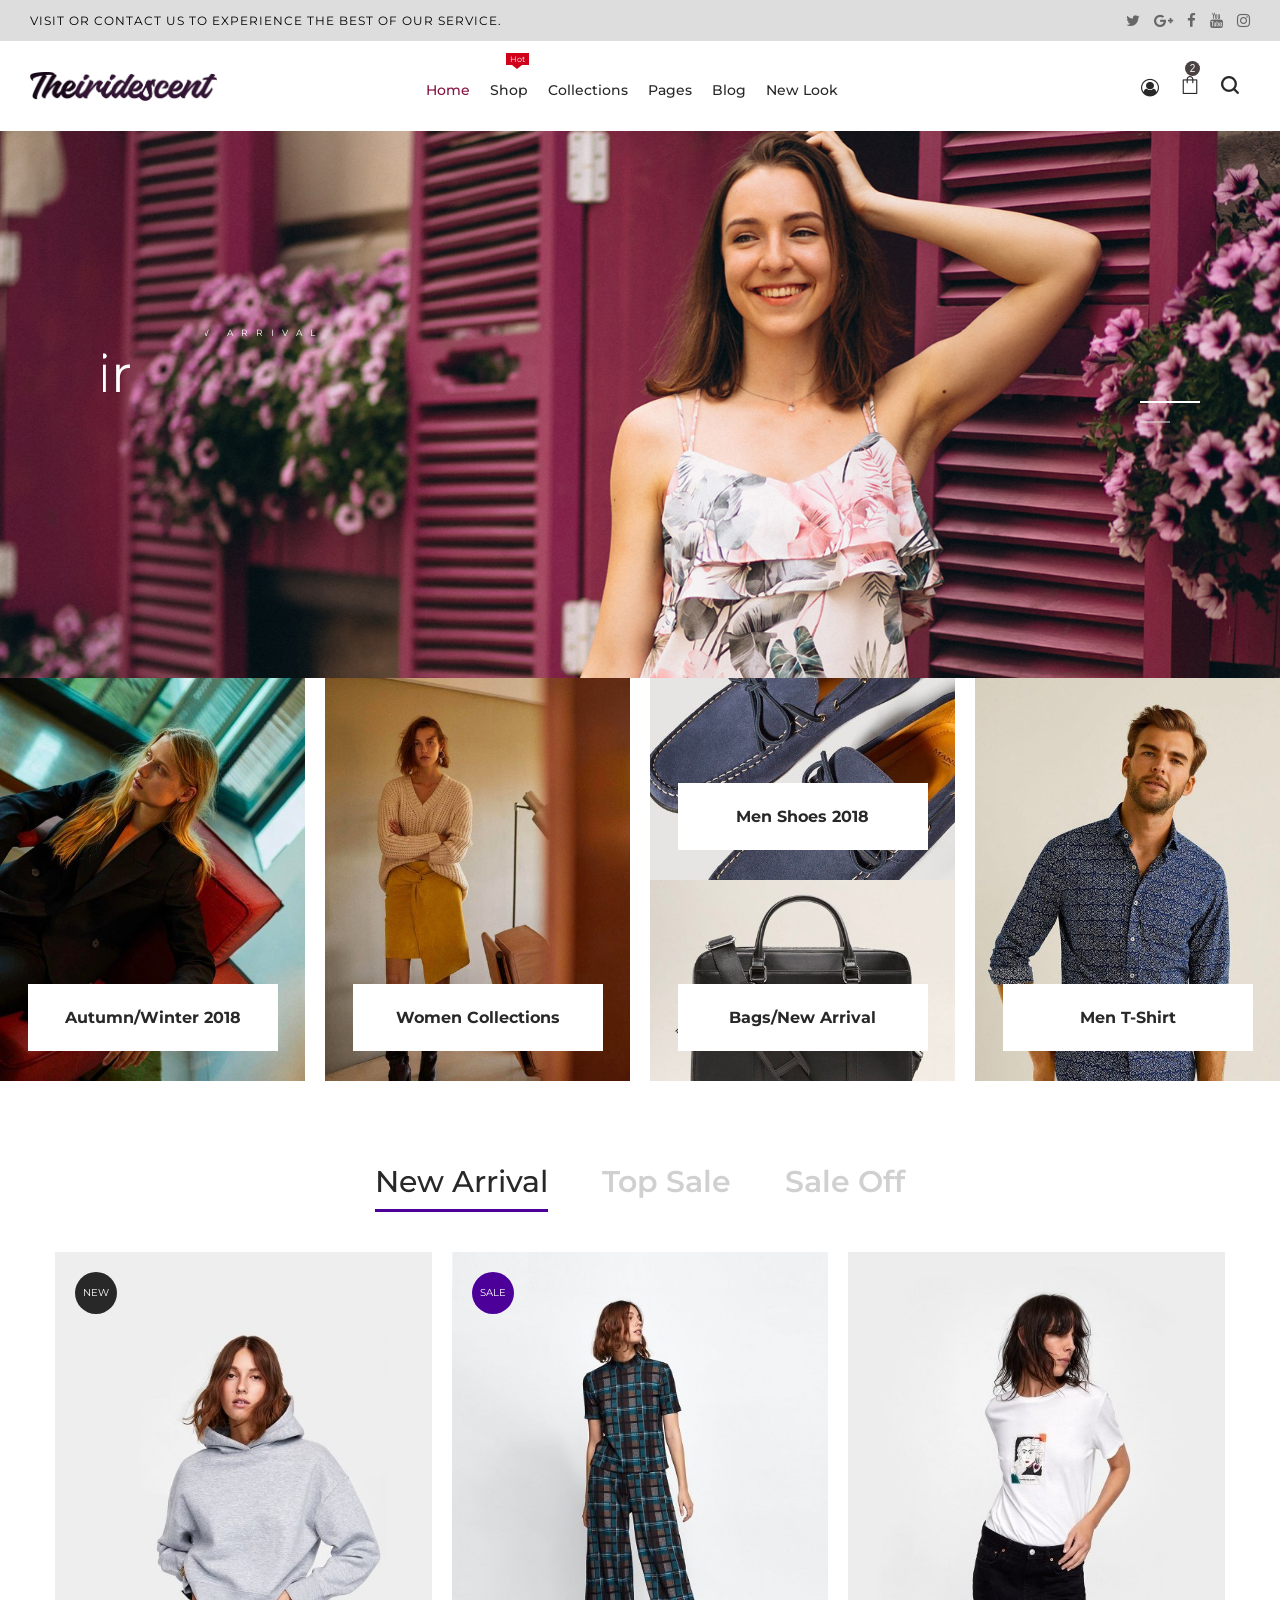
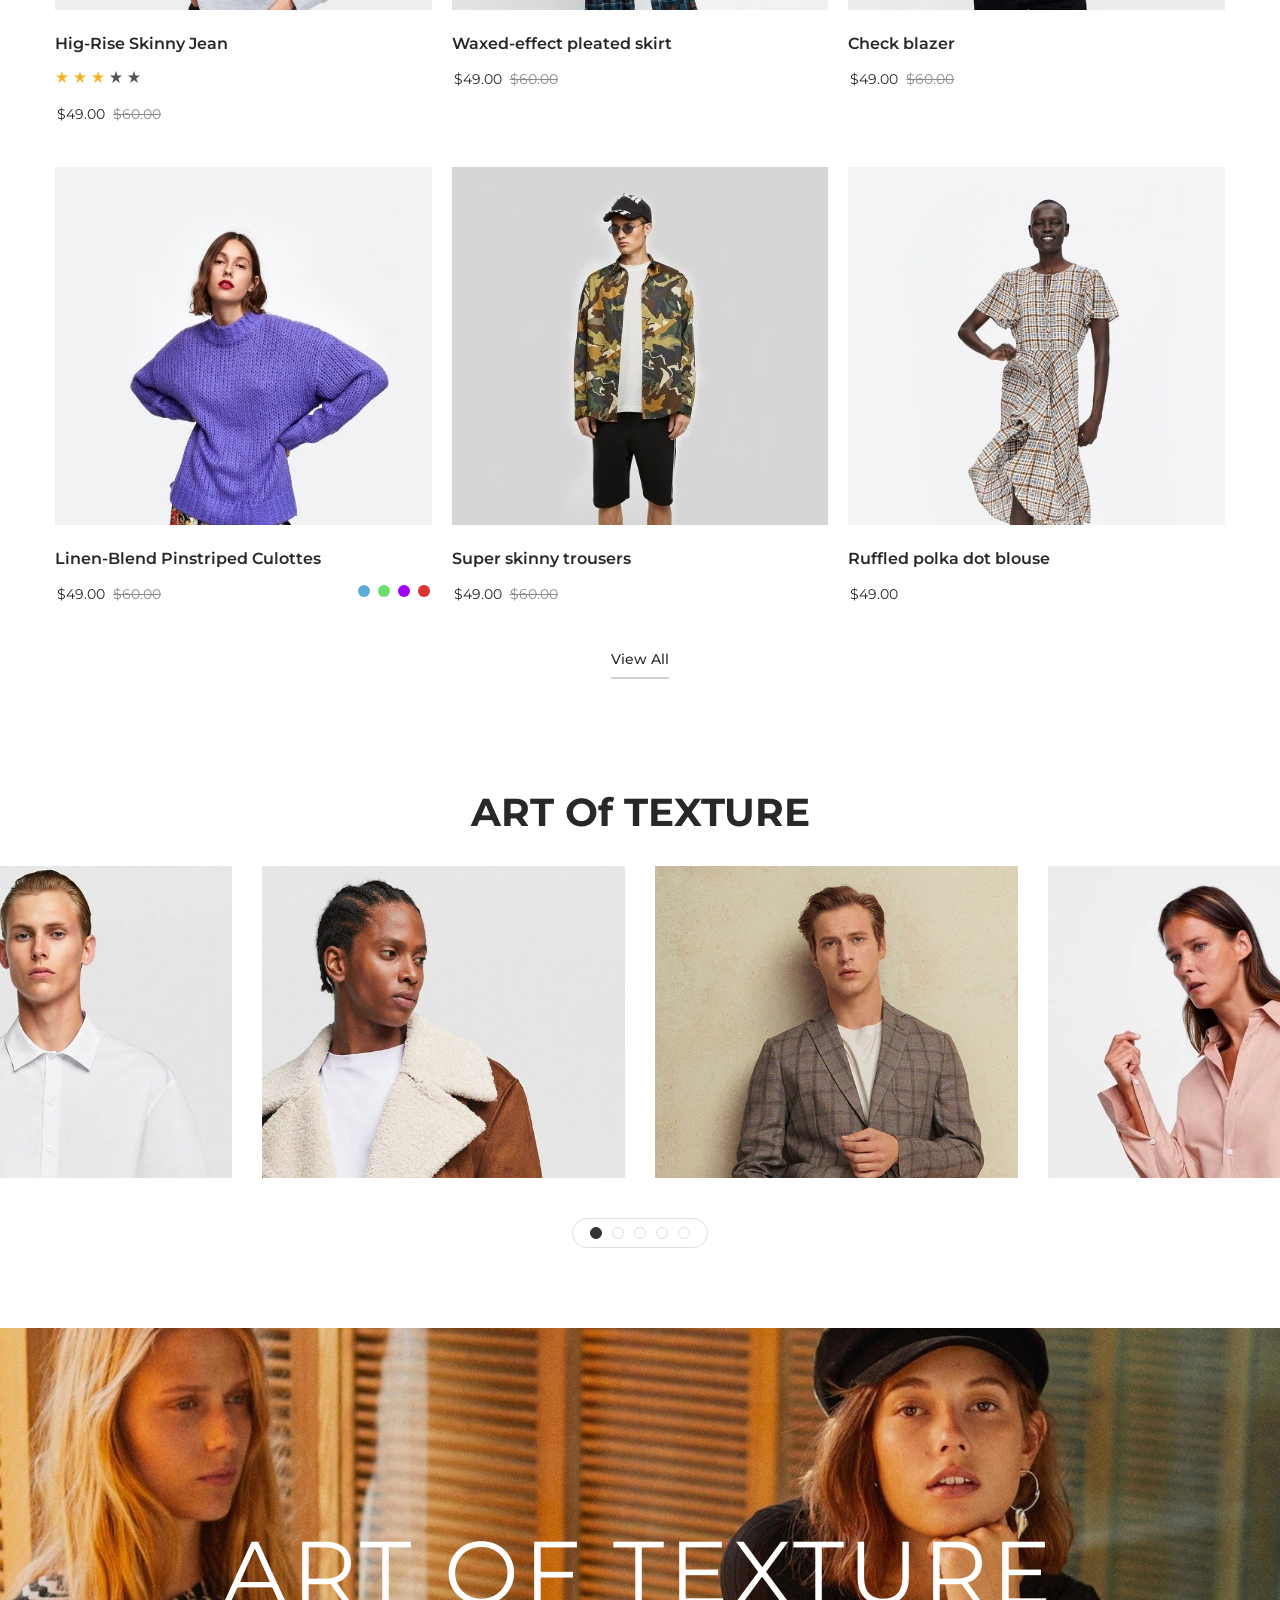
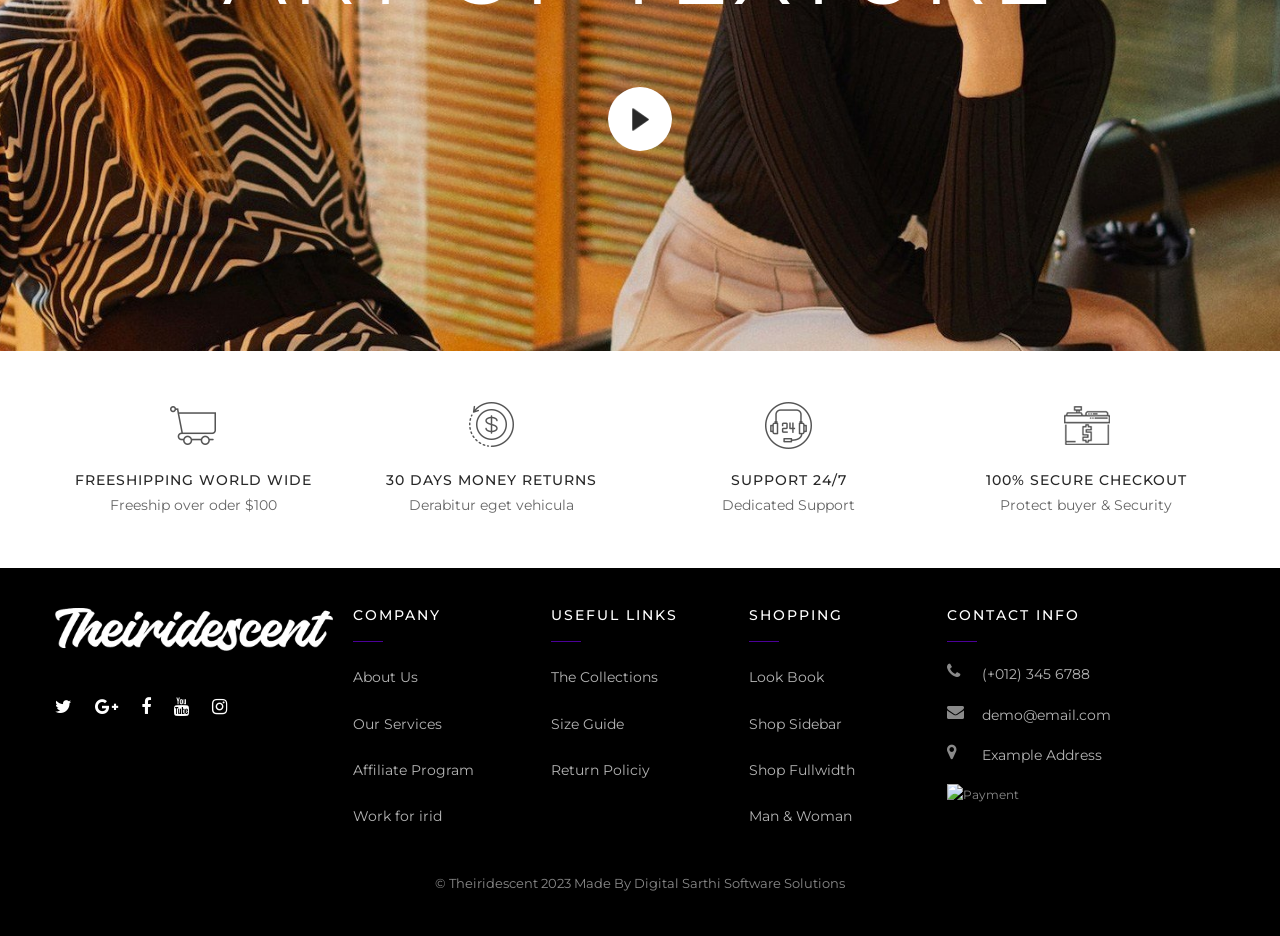
==== index.html @ eaf26fa3 "inital code" ====
<!doctype html>
<html class="no-js" lang="zxx">
<head>
    <meta charset="utf-8">
    <meta http-equiv="X-UA-Compatible" content="IE=edge">
    <meta name="viewport" content="width=device-width, initial-scale=1">
    <meta name="description" content="meta description">
    <!-- Favicons -->
    <link rel="shortcut icon" href="assets/favicon.png" type="image/x-icon">
    <link rel="apple-touch-icon" href="assets/favicon.png">
    <!-- Title -->
    <title>Theiridescent Fashion Designer</title>
    <link rel="stylesheet" href="assets/css/main.css">
    <script src="assets/js/vendor/modernizr-2.8.3.min.js"></script>
    <!--[if lt IE 9]>
    <script src="//oss.maxcdn.com/html5shiv/3.7.2/html5shiv.min.js"></script>
    <script src="//oss.maxcdn.com/respond/1.4.2/respond.min.js"></script>
    <![endif]-->
</head>

<body>

    <div class="ai-preloader active">
        <div class="ai-preloader-inner h-100 d-flex align-items-center justify-content-center">
            <div class="ai-child ai-bounce1"></div>
            <div class="ai-child ai-bounce2"></div>
            <div class="ai-child ai-bounce3"></div>
        </div>
    </div>

    <!-- Main Wrapper Start -->
    <div class="wrapper enable-header-transparent">
        <!-- Header Area Start -->
        <header class="header header-fullwidth header-style-1">
            <div class="top-bar d-none d-md-block">
                <div class="container-fluid">
                    <div class="row">
                        <div class="col-8 text-left">
                            <div class="notice-text-wrapper">
                                <p class="notice-text">Visit or contact us to experience the best of our service.</p>
                            </div>
                        </div>
                        <div class="col-4 text-right d-flex justify-content-end">
                            <ul class="social social-small">
                                <li class="social__item">
                                    <a href="https://twitter.com/" class="social__link">
                                        <i class="fa fa-twitter"></i>
                                    </a>
                                </li>
                                <li class="social__item">
                                    <a href="https://plus.google.com/" class="social__link">
                                        <i class="fa fa-google-plus"></i>
                                    </a>
                                </li>
                                <li class="social__item">
                                    <a href="https://facebook.com/" class="social__link">
                                        <i class="fa fa-facebook"></i>
                                    </a>
                                </li>
                                <li class="social__item">
                                    <a href="https://youtube.com/" class="social__link">
                                        <i class="fa fa-youtube"></i>
                                    </a>
                                </li>
                                <li class="social__item">
                                    <a href="https://instagram.com/" class="social__link">
                                        <i class="fa fa-instagram"></i>
                                    </a>
                                </li>
                            </ul>
                        </div>
                    </div>
                </div>
            </div>
            <div class="header-outer">
                <div class="header-inner fixed-header">
                    <div class="container-fluid">
                        <div class="row align-items-center">
                            <div class="col-lg-2 col-md-3 col-4 order-1">
                                <div class="header-left d-flex">
                                    <!-- Logo Start Here -->
                                    <a href="index.html" class="logo-box">
                                        <figure class="logo--normal">
                                            <img src="assets/img/theiridescent-logo.png" alt="Logo" />
                                        </figure>
                                        <figure class="logo--transparency">
                                            <img src="assets/img/theiridescent-logo-w.png" alt="Logo" />
                                        </figure>
                                    </a>
                                    <!-- Logo End Here -->
                                </div>
                            </div>

                            <div class="col-lg-8 order-3 order-lg-2">
                                <!-- Main Navigation Start Here -->
                                <nav class="main-navigation">
                                    <ul class="mainmenu mainmenu--centered">
                                        <li class="mainmenu__item menu-item-has-children megamenu-holder">
                                            <a href="index.html" class="mainmenu__link">
                                                <span class="mm-text">Home</span>
                                            </a>
                                            <ul class="megamenu four-column">
                                                <li>
                                                    <a class="megamenu-title" href="#">
                                                        <span class="mm-text">Demo Group 01</span>
                                                    </a>
                                                    <ul>
                                                        <li>
                                                            <a href="index.html">
                                                                <span class="mm-text">Demo 01</span>
                                                            </a>
                                                        </li>
                                                        <li>
                                                            <a href="#">
                                                                <span class="mm-text">Demo 02</span>
                                                            </a>
                                                        </li>
                                                        <li>
                                                            <a href="#">
                                                                <span class="mm-text">Demo 03</span>
                                                            </a>
                                                        </li>
                                                        <li>
                                                            <a href="#">
                                                                <span class="mm-text">Demo 04</span>
                                                            </a>
                                                        </li>
                                                        <li>
                                                            <a href="#">
                                                                <span class="mm-text">Demo 05</span>
                                                            </a>
                                                        </li>
                                                    </ul>
                                                </li>
                                                <li>
                                                    <a class="megamenu-title" href="#">
                                                        <span class="mm-text">Demo Group 02</span>
                                                    </a>
                                                    <ul>
                                                        <li>
                                                            <a href="#">
                                                                <span class="mm-text">Demo 06</span>
                                                            </a>
                                                        </li>
                                                        <li>
                                                            <a href="#">
                                                                <span class="mm-text">Demo 07</span>
                                                            </a>
                                                        </li>
                                                        <li>
                                                            <a href="#">
                                                                <span class="mm-text">Demo 08</span>
                                                            </a>
                                                        </li>
                                                        <li>
                                                            <a href="#">
                                                                <span class="mm-text">Demo 09</span>
                                                            </a>
                                                        </li>
                                                        <li>
                                                            <a href="#">
                                                                <span class="mm-text">Demo 10</span>
                                                            </a>
                                                        </li>
                                                    </ul>
                                                </li>
                                                <li>
                                                    <a class="megamenu-title" href="#">
                                                        <span class="mm-text">Demo Group 03</span>
                                                    </a>
                                                    <ul>
                                                        <li>
                                                            <a href="#">
                                                                <span class="mm-text">Demo 11</span>
                                                            </a>
                                                        </li>
                                                        <li>
                                                            <a href="#">
                                                                <span class="mm-text">Demo 12</span>
                                                            </a>
                                                        </li>
                                                        <li>
                                                            <a href="#">
                                                                <span class="mm-text">Demo 13</span>
                                                            </a>
                                                        </li>
                                                        <li>
                                                            <a href="#">
                                                                <span class="mm-text">Demo 14</span>
                                                            </a>
                                                        </li>
                                                        <li>
                                                            <a href="#">
                                                                <span class="mm-text">Demo 15</span>
                                                            </a>
                                                        </li>
                                                    </ul>
                                                </li>
                                                <li>
                                                    <a class="megamenu-title" href="#">
                                                        <span class="mm-text">Demo Group 04</span>
                                                    </a>
                                                    <ul>
                                                        <li>
                                                            <a href="#">
                                                                <span class="mm-text">Demo 16</span>
                                                            </a>
                                                        </li>
                                                        <li>
                                                            <a href="#">
                                                                <span class="mm-text">Demo 17</span>
                                                            </a>
                                                        </li>
                                                        <li>
                                                            <a href="#">
                                                                <span class="mm-text">Demo 18</span>
                                                            </a>
                                                        </li>
                                                        <li>
                                                            <a href="#">
                                                                <span class="mm-text">Demo 19</span>
                                                            </a>
                                                        </li>
                                                        <li>
                                                            <a href="#">
                                                                <span class="mm-text">Demo 20</span>
                                                            </a>
                                                        </li>
                                                    </ul>
                                                </li>
                                            </ul>
                                        </li>
                                        <li class="mainmenu__item menu-item-has-children">
                                            <a href="shop-sidebar.html" class="mainmenu__link">
                                                <span class="mm-text">Shop</span>
                                                <span class="tip">Hot</span>
                                            </a>
                                            <ul class="megamenu four-column">
                                                <li>
                                                    <a class="megamenu-title" href="#">
                                                        <span class="mm-text">Shop Layout</span>
                                                    </a>
                                                    <ul>
                                                        <li>
                                                            <a href="shop-fullwidth.html">
                                                                <span class="mm-text">FullWidth</span>
                                                            </a>
                                                        </li>
                                                        <li>
                                                            <a href="shop-sidebar.html">
                                                                <span class="mm-text">with Sidebar</span>
                                                            </a>
                                                        </li>
                                                        <li>
                                                            <a href="shop-two-column.html">
                                                                <span class="mm-text">Two columns</span>
                                                            </a>
                                                        </li>
                                                        <li>
                                                            <a href="shop-three-column.html">
                                                                <span class="mm-text">Three columns</span>
                                                            </a>
                                                        </li>

                                                        <li>
                                                            <a href="shop-no-gutter.html">
                                                                <span class="mm-text">Shop No Gutter</span>
                                                            </a>
                                                        </li>
                                                        <li>
                                                            <a href="shop-list.html">
                                                                <span class="mm-text">Shop List</span>
                                                            </a>
                                                        </li>
                                                    </ul>
                                                </li>
                                                <li>
                                                    <a class="megamenu-title" href="#">
                                                        <span class="mm-text">Single Product</span>
                                                    </a>
                                                    <ul>
                                                        <li>
                                                            <a href="product-details.html">
                                                                <span class="mm-text">Simple 01</span>
                                                            </a>
                                                        </li>
                                                        <li>
                                                            <a href="product-details-02.html">
                                                                <span class="mm-text">Simple 02</span>
                                                            </a>
                                                        </li>
                                                        <li>
                                                            <a href="product-details-sticky.html">
                                                                <span class="mm-text">Sticky Info</span>
                                                            </a>
                                                        </li>
                                                        <li>
                                                            <a href="product-details-gallery.html">
                                                                <span class="mm-text">Thumbnail Gallery</span>
                                                            </a>
                                                        </li>
                                                        <li>
                                                            <a href="product-details-sidebar.html">
                                                                <span class="mm-text">Sidebar</span>
                                                            </a>
                                                        </li>
                                                        <li>
                                                            <a href="product-details-grouped.html">
                                                                <span class="mm-text">Grouped</span>
                                                            </a>
                                                        </li>
                                                        <li>
                                                            <a href="product-details-affiliate.html">
                                                                <span class="mm-text">Affiliate</span>
                                                            </a>
                                                        </li>
                                                        <li>
                                                            <a href="product-details-configurable.html">
                                                                <span class="mm-text">Configurable</span>
                                                            </a>
                                                        </li>
                                                    </ul>
                                                </li>
                                                <li>
                                                    <a class="megamenu-title" href="#">
                                                        <span class="mm-text">Shop Pages</span>
                                                    </a>
                                                    <ul>
                                                        <li>
                                                            <a href="my-account.html">
                                                                <span class="mm-text">My Account</span>
                                                            </a>
                                                        </li>
                                                        <li>
                                                            <a href="cart.html">
                                                                <span class="mm-text">Shopping Cart</span>
                                                            </a>
                                                        </li>
                                                        <li>
                                                            <a href="checkout.html">
                                                                <span class="mm-text">Check Out</span>
                                                            </a>
                                                        </li>
                                                        <li>
                                                            <a href="wishlist.html">
                                                                <span class="mm-text">Wishlist</span>
                                                            </a>
                                                        </li>
                                                        <li>
                                                            <a href="order-tracking.html">
                                                                <span class="mm-text">Order tracking</span>
                                                            </a>
                                                        </li>
                                                        <li>
                                                            <a href="compare.html">
                                                                <span class="mm-text">compare</span>
                                                            </a>
                                                        </li>
                                                    </ul>
                                                </li>
                                                <li class="d-none d-lg-block banner-holder">
                                                    <div class="megamenu-banner">
                                                        <div class="megamenu-banner-image"></div>
                                                        <div class="megamenu-banner-info">
                                                            <span>
                                                                <a href="shop-sidebar.html">woman</a>
                                                                <a href="shop-sidebar.html">shoes</a>
                                                            </span>
                                                            <h3>new <strong>season</strong></h3>
                                                        </div>
                                                        <a href="shop-sidebar.html" class="megamenu-banner-link"></a>
                                                    </div>
                                                </li>
                                            </ul>
                                        </li>
                                        <li class="mainmenu__item">
                                            <a href="shop-collections.html" class="mainmenu__link">
                                                <span class="mm-text">Collections</span>
                                            </a>
                                        </li>
                                        <li class="mainmenu__item menu-item-has-children has-children">
                                            <a href="#" class="mainmenu__link">
                                                <span class="mm-text">Pages</span>
                                            </a>
                                            <ul class="sub-menu">
                                                <li>
                                                    <a href="about-us.html">
                                                        <span class="mm-text">About Us</span>
                                                    </a>
                                                </li>
                                                <li>
                                                    <a href="contact-us.html">
                                                        <span class="mm-text">Contact Us</span>
                                                    </a>
                                                </li>
                                                <li>
                                                    <a href="cart.html">
                                                        <span class="mm-text">Cart</span>
                                                    </a>
                                                </li>
                                                <li>
                                                    <a href="checkout.html">
                                                        <span class="mm-text">Checkout</span>
                                                    </a>
                                                </li>
                                                <li>
                                                    <a href="wishlist.html">
                                                        <span class="mm-text">Wishlist</span>
                                                    </a>
                                                </li>
                                                <li>
                                                    <a href="order-tracking.html">
                                                        <span class="mm-text">Order Tracking</span>
                                                    </a>
                                                </li>
                                                <li>
                                                    <a href="my-account.html">
                                                        <span class="mm-text">My Account</span>
                                                    </a>
                                                </li>
                                                <li>
                                                    <a href="login-register.html">
                                                        <span class="mm-text">Login Register</span>
                                                    </a>
                                                </li>
                                                <li>
                                                    <a href="404.html">
                                                        <span class="mm-text">404 page</span>
                                                    </a>
                                                </li>
                                                <li>
                                                    <a href="coming-soon.html">
                                                        <span class="mm-text">Coming Soon</span>
                                                    </a>
                                                </li>
                                            </ul>
                                        </li>
                                        <li class="mainmenu__item menu-item-has-children has-children">
                                            <a href="blog.html" class="mainmenu__link">
                                                <span class="mm-text">Blog</span>
                                            </a>
                                            <ul class="sub-menu">
                                                <li class="menu-item-has-children has-children">
                                                    <a href="#">
                                                        <span class="mm-text">Blog Grid</span>
                                                    </a>
                                                    <ul class="sub-menu">
                                                        <li>
                                                            <a href="blog-02-columns.html">
                                                                <span class="mm-text">Blog 02 Columns</span>
                                                            </a>
                                                        </li>
                                                        <li>
                                                            <a href="blog-03-columns.html">
                                                                <span class="mm-text">Blog 03 Columns</span>
                                                            </a>
                                                        </li>
                                                    </ul>
                                                </li>
                                                <li class="menu-item-has-children has-children">
                                                    <a href="#">
                                                        <span class="mm-text">Blog List</span>
                                                    </a>
                                                    <ul class="sub-menu">
                                                        <li>
                                                            <a href="blog.html">
                                                                <span class="mm-text">Blog Sidebar</span>
                                                            </a>
                                                        </li>
                                                        <li>
                                                            <a href="blog-standard.html">
                                                                <span class="mm-text">Blog Standard</span>
                                                            </a>
                                                        </li>
                                                        <li>
                                                            <a href="blog-no-sidebar.html">
                                                                <span class="mm-text">Blog No Sidebar</span>
                                                            </a>
                                                        </li>
                                                    </ul>
                                                </li>
                                                <li>
                                                    <a href="blog-masonary.html">
                                                        <span class="mm-text">Blog Masonary</span>
                                                    </a>
                                                </li>
                                                <li class="menu-item-has-children has-children">
                                                    <a href="#">
                                                        <span class="mm-text">Blog Details</span>
                                                    </a>
                                                    <ul class="sub-menu">
                                                        <li>
                                                            <a href="single-post.html">
                                                                <span class="mm-text">Single Post</span>
                                                            </a>
                                                        </li>
                                                        <li>
                                                            <a href="single-post-sidebar.html">
                                                                <span class="mm-text">Single Post Sidebar</span>
                                                            </a>
                                                        </li>
                                                    </ul>
                                                </li>
                                            </ul>
                                        </li>
                                        <li class="mainmenu__item">
                                            <a href="shop-instagram.html" class="mainmenu__link">
                                                <span class="mm-text">New Look</span>
                                            </a>
                                        </li>
                                    </ul>
                                </nav>
                                <!-- Main Navigation End Here -->
                            </div>

                            <div class="col-lg-2 col-md-9 col-8 order-2 order-lg-3">
                                <ul class="header-toolbar text-end">
                                    <li class="header-toolbar__item user-info-menu-btn">
                                        <a href="#">
                                            <i class="fa fa-user-circle-o"></i>
                                        </a>
                                        <ul class="user-info-menu">
                                            <li>
                                                <a href="my-account.html">My Account</a>
                                            </li>
                                            <li>
                                                <a href="cart.html">Shopping Cart</a>
                                            </li>
                                            <li>
                                                <a href="checkout.html">Check Out</a>
                                            </li>
                                            <li>
                                                <a href="wishlist.html">Wishlist</a>
                                            </li>
                                            <li>
                                                <a href="order-tracking.html">Order tracking</a>
                                            </li>
                                            <li>
                                                <a href="compare.html">compare</a>
                                            </li>
                                        </ul>
                                    </li>
                                    <li class="header-toolbar__item">
                                        <a href="#miniCart" class="mini-cart-btn toolbar-btn">
                                            <i class="dl-icon-cart4"></i>
                                            <sup class="mini-cart-count">2</sup>
                                        </a>
                                    </li>
                                    <li class="header-toolbar__item">
                                        <a href="#searchForm" class="search-btn toolbar-btn">
                                            <i class="dl-icon-search1"></i>
                                        </a>
                                    </li>
                                    <li class="header-toolbar__item d-lg-none">
                                        <a href="#" class="menu-btn"></a>
                                    </li>
                                </ul>
                            </div>
                        </div>
                    </div>
                </div>
                <div class="main-sticky-header-height"></div>
            </div>
        </header>
        <!-- Header Area End -->

        <!-- Mobile Header area Start -->
        <header class="header-mobile">
            <div class="header-mobile__outer">
                <div class="header-mobile__inner fixed-header">
                    <div class="container-fluid">
                        <div class="row align-items-center">
                            <div class="col-4">
                                <a href="index.html" class="logo-box">
                                    <figure class="logo--normal">
                                        <img src="assets/img/logo/logo.svg" alt="Logo">
                                    </figure>
                                </a>
                            </div>
                            <div class="col-8">
                                <ul class="header-toolbar text-end">
                                    <li class="header-toolbar__item user-info-menu-btn">
                                        <a href="#">
                                            <i class="fa fa-user-circle-o"></i>
                                        </a>
                                        <ul class="user-info-menu">
                                            <li>
                                                <a href="my-account.html">My Account</a>
                                            </li>
                                            <li>
                                                <a href="cart.html">Shopping Cart</a>
                                            </li>
                                            <li>
                                                <a href="checkout.html">Check Out</a>
                                            </li>
                                            <li>
                                                <a href="wishlist.html">Wishlist</a>
                                            </li>
                                            <li>
                                                <a href="order-tracking.html">Order tracking</a>
                                            </li>
                                            <li>
                                                <a href="compare.html">compare</a>
                                            </li>
                                        </ul>
                                    </li>
                                    <li class="header-toolbar__item">
                                        <a href="#miniCart" class="mini-cart-btn toolbar-btn">
                                            <i class="dl-icon-cart4"></i>
                                            <sup class="mini-cart-count">2</sup>
                                        </a>
                                    </li>
                                    <li class="header-toolbar__item">
                                        <a href="#searchForm" class="search-btn toolbar-btn">
                                            <i class="dl-icon-search1"></i>
                                        </a>
                                    </li>
                                    <li class="header-toolbar__item d-lg-none">
                                        <a href="#" class="menu-btn"></a>
                                    </li>
                                </ul>
                            </div>
                        </div>
                        <div class="row">
                            <div class="col-12">
                                <!-- Mobile Navigation Start Here -->
                                <div class="mobile-navigation dl-menuwrapper" id="dl-menu">
                                    <button class="dl-trigger">Open Menu</button>
                                    <ul class="dl-menu">
                                        <li>
                                            <a href="index.html">
                                                Home
                                            </a>
                                            <ul class="dl-submenu">
                                                <li>
                                                    <a class="megamenu-title" href="#">
                                                        Demo Group 01
                                                    </a>
                                                    <ul class="dl-submenu">
                                                        <li>
                                                            <a href="index.html">
                                                                Demo 01
                                                            </a>
                                                        </li>
                                                        <li>
                                                            <a href="index-02.html">
                                                                Demo 02
                                                            </a>
                                                        </li>
                                                        <li>
                                                            <a href="index-03.html">
                                                                Demo 03
                                                            </a>
                                                        </li>
                                                        <li>
                                                            <a href="index-04.html">
                                                                Demo 04
                                                            </a>
                                                        </li>
                                                        <li>
                                                            <a href="index-05.html">
                                                                Demo 05
                                                            </a>
                                                        </li>
                                                    </ul>
                                                </li>
                                                <li>
                                                    <a class="megamenu-title" href="#">
                                                        Demo Group 02
                                                    </a>
                                                    <ul class="dl-submenu">
                                                        <li>
                                                            <a href="index-06.html">
                                                                Demo 06
                                                            </a>
                                                        </li>
                                                        <li>
                                                            <a href="index-07.html">
                                                                Demo 07
                                                            </a>
                                                        </li>
                                                        <li>
                                                            <a href="index-08.html">
                                                                Demo 08
                                                            </a>
                                                        </li>
                                                        <li>
                                                            <a href="index-09.html">
                                                                Demo 09
                                                            </a>
                                                        </li>
                                                        <li>
                                                            <a href="index-10.html">
                                                                Demo 10
                                                            </a>
                                                        </li>
                                                    </ul>
                                                </li>
                                                <li>
                                                    <a class="megamenu-title" href="#">
                                                        Demo Group 03
                                                    </a>
                                                    <ul class="dl-submenu">
                                                        <li>
                                                            <a href="index-11.html">
                                                                Demo 11
                                                            </a>
                                                        </li>
                                                        <li>
                                                            <a href="index-12.html">
                                                                Demo 12
                                                            </a>
                                                        </li>
                                                        <li>
                                                            <a href="index-13.html">
                                                                Demo 13
                                                            </a>
                                                        </li>
                                                        <li>
                                                            <a href="index-14.html">
                                                                Demo 14
                                                            </a>
                                                        </li>
                                                        <li>
                                                            <a href="index-15.html">
                                                                Demo 15
                                                            </a>
                                                        </li>
                                                    </ul>
                                                </li>
                                                <li>
                                                    <a class="megamenu-title" href="#">
                                                        Demo Group 04
                                                    </a>
                                                    <ul class="dl-submenu">
                                                        <li>
                                                            <a href="index-16.html">
                                                                Demo 16
                                                            </a>
                                                        </li>
                                                        <li>
                                                            <a href="index-17.html">
                                                                Demo 17
                                                            </a>
                                                        </li>
                                                        <li>
                                                            <a href="index-18.html">
                                                                Demo 18
                                                            </a>
                                                        </li>
                                                        <li>
                                                            <a href="index-19.html">
                                                                Demo 19
                                                            </a>
                                                        </li>
                                                        <li>
                                                            <a href="index-20.html">
                                                                Demo 20
                                                            </a>
                                                        </li>
                                                    </ul>
                                                </li>
                                            </ul>
                                        </li>
                                        <li>
                                            <a href="shop-sidebar.html">
                                                Shop
                                                <span class="tip">Hot</span>
                                            </a>
                                            <ul class="dl-submenu">
                                                <li>
                                                    <a class="megamenu-title" href="#">
                                                        Shop Layout
                                                    </a>
                                                    <ul class="dl-submenu">
                                                        <li>
                                                            <a href="shop-fullwidth.html">
                                                                <span class="mm-text">FullWidth</span>
                                                            </a>
                                                        </li>
                                                        <li>
                                                            <a href="shop-sidebar.html">
                                                                <span class="mm-text">with Sidebar</span>
                                                            </a>
                                                        </li>
                                                        <li>
                                                            <a href="shop-two-column.html">
                                                                <span class="mm-text">Two columns</span>
                                                            </a>
                                                        </li>
                                                        <li>
                                                            <a href="shop-three-column.html">
                                                                <span class="mm-text">Three columns</span>
                                                            </a>
                                                        </li>

                                                        <li>
                                                            <a href="shop-no-gutter.html">
                                                                <span class="mm-text">Shop No Gutter</span>
                                                            </a>
                                                        </li>
                                                        <li>
                                                            <a href="shop-list.html">
                                                                <span class="mm-text">Shop List</span>
                                                            </a>
                                                        </li>
                                                    </ul>
                                                </li>
                                                <li>
                                                    <a class="megamenu-title" href="#">
                                                        Single Product
                                                    </a>
                                                    <ul class="dl-submenu">
                                                        <li>
                                                            <a href="product-details.html">
                                                                <span class="mm-text">Simple 01</span>
                                                            </a>
                                                        </li>
                                                        <li>
                                                            <a href="product-details-02.html">
                                                                <span class="mm-text">Simple 02</span>
                                                            </a>
                                                        </li>
                                                        <li>
                                                            <a href="product-details-sticky.html">
                                                                <span class="mm-text">Sticky Info</span>
                                                            </a>
                                                        </li>
                                                        <li>
                                                            <a href="product-details-gallery.html">
                                                                <span class="mm-text">Thumbnail Gallery</span>
                                                            </a>
                                                        </li>
                                                        <li>
                                                            <a href="product-details-sidebar.html">
                                                                <span class="mm-text">Sidebar</span>
                                                            </a>
                                                        </li>
                                                        <li>
                                                            <a href="product-details-grouped.html">
                                                                <span class="mm-text">Grouped</span>
                                                            </a>
                                                        </li>
                                                        <li>
                                                            <a href="product-details-affiliate.html">
                                                                <span class="mm-text">Affiliate</span>
                                                            </a>
                                                        </li>
                                                        <li>
                                                            <a href="product-details-configurable.html">
                                                                <span class="mm-text">Configurable</span>
                                                            </a>
                                                        </li>
                                                    </ul>
                                                </li>
                                                <li>
                                                    <a class="megamenu-title" href="#">
                                                        Shop Pages
                                                    </a>
                                                    <ul class="dl-submenu">
                                                        <li>
                                                            <a href="my-account.html">
                                                                My Account
                                                            </a>
                                                        </li>
                                                        <li>
                                                            <a href="cart.html">
                                                                Shopping Cart
                                                            </a>
                                                        </li>
                                                        <li>
                                                            <a href="checkout.html">
                                                                Check Out
                                                            </a>
                                                        </li>
                                                        <li>
                                                            <a href="wishlist.html">
                                                                Wishlist
                                                            </a>
                                                        </li>
                                                        <li>
                                                            <a href="order-tracking.html">
                                                                Order tracking
                                                            </a>
                                                        </li>
                                                        <li>
                                                            <a href="compare.html">
                                                                compare
                                                            </a>
                                                        </li>
                                                    </ul>
                                                </li>
                                                <li class="d-none d-lg-block banner-holder">
                                                    <div class="megamenu-banner">
                                                        <div class="megamenu-banner-image"></div>
                                                        <div class="megamenu-banner-info">
                                                            <span>
                                                                <a href="shop-sidebar.html">woman</a>
                                                                <a href="shop-sidebar.html">shoes</a>
                                                            </span>
                                                            <h3>new <strong>season</strong></h3>
                                                        </div>
                                                        <a href="shop-sidebar.html" class="megamenu-banner-link"></a>
                                                    </div>
                                                </li>
                                            </ul>
                                        </li>
                                        <li>
                                            <a href="shop-sidebar.html">
                                                Collections
                                            </a>
                                        </li>
                                        <li>
                                            <a href="blog.html">
                                                Pages
                                            </a>
                                            <ul class="dl-submenu">
                                                <li>
                                                    <a href="about-us.html">
                                                        About Us
                                                    </a>
                                                </li>
                                                <li>
                                                    <a href="team.html">
                                                        Our teams
                                                    </a>
                                                </li>
                                                <li>
                                                    <a href="contact-us.html">
                                                        Contact us 1
                                                    </a>
                                                </li>
                                                <li>
                                                    <a href="contact-us-02.html">
                                                        Contact us 2
                                                    </a>
                                                </li>
                                                <li>
                                                    <a href="404.html">
                                                        404 page
                                                    </a>
                                                </li>
                                                <li>
                                                    <a href="faqs-page.html">
                                                        FAQs page
                                                    </a>
                                                </li>
                                                <li>
                                                    <a href="coming-soon.html">
                                                        Coming Soon
                                                    </a>
                                                </li>
                                            </ul>
                                        </li>
                                        <li>
                                            <a href="blog.html">
                                                Blog
                                            </a>
                                            <ul class="dl-submenu">
                                                <li>
                                                    <a href="#">
                                                        Blog Grid
                                                    </a>
                                                    <ul class="dl-submenu">
                                                        <li>
                                                            <a href="blog-02-columns.html">
                                                                <span class="mm-text">Blog 02 Column</span>
                                                            </a>
                                                        </li>
                                                        <li>
                                                            <a href="blog-03-columns.html">
                                                                <span class="mm-text">Blog 02 Column</span>
                                                            </a>
                                                        </li>
                                                    </ul>
                                                </li>
                                                <li>
                                                    <a href="#">
                                                        Blog List
                                                    </a>
                                                    <ul class="dl-submenu">
                                                        <li>
                                                            <a href="blog.html">
                                                                <span class="mm-text">Blog Sidebar</span>
                                                            </a>
                                                        </li>
                                                        <li>
                                                            <a href="blog-standard.html">
                                                                <span class="mm-text">Blog Standard</span>
                                                            </a>
                                                        </li>
                                                        <li>
                                                            <a href="blog-no-sidebar.html">
                                                                <span class="mm-text">Blog No Sidebar</span>
                                                            </a>
                                                        </li>
                                                    </ul>
                                                </li>
                                                <li>
                                                    <a href="blog-masonary.html">
                                                        Blog Masonary
                                                    </a>
                                                </li>
                                                <li>
                                                    <a href="#">
                                                        Blog Details
                                                    </a>
                                                    <ul class="dl-submenu">
                                                        <li>
                                                            <a href="single-post.html">
                                                                <span class="mm-text">Single Post</span>
                                                            </a>
                                                        </li>
                                                        <li>
                                                            <a href="single-post-sidebar.html">
                                                                <span class="mm-text">Single Post Sidebar</span>
                                                            </a>
                                                        </li>
                                                    </ul>
                                                </li>
                                            </ul>
                                        </li>
                                        <li>
                                            <a href="shop-instagram.html">
                                                New Look
                                            </a>
                                        </li>
                                    </ul>
                                </div>
                                <!-- Mobile Navigation End Here -->
                            </div>
                        </div>
                    </div>
                </div>
                <div class="mobile-sticky-header-height"></div>
            </div>
        </header>
        <!-- Mobile Header area End -->

        <!-- Main Content Wrapper Start -->
        <div id="content" class="main-content-wrapper">
            <div class="homepage-slider" id="homepage-slider-1">
                <div id="rev_slider_7_1_wrapper" class="rev_slider_wrapper fullwidthbanner-container"
                    data-alias="home-12" data-source="gallery"
                    style="margin:0px auto;background:transparent;padding:0px;margin-top:0px;margin-bottom:0px;">
                    <!-- START REVOLUTION SLIDER 5.4.7 fullwidth mode -->
                    <div id="rev_slider_7_1" class="rev_slider fullwidthabanner" style="display:none;"
                        data-version="5.4.7">
                        <ul>
                            <!-- SLIDE  -->
                            <li data-index="rs-15" data-transition="random-premium" data-slotamount="default"
                                data-hideafterloop="0" data-hideslideonmobile="off" data-easein="default"
                                data-easeout="default" data-masterspeed="default" data-thumb="" data-rotate="0"
                                data-saveperformance="off" data-title="01" data-param1="" data-param2="" data-param3=""
                                data-param4="" data-param5="" data-param6="" data-param7="" data-param8=""
                                data-param9="" data-param10="" data-description="">
                                <!-- MAIN IMAGE -->
                                <img src="assets/img/slider1.jpg" alt="" data-bgposition="center center"
                                    data-bgfit="cover" data-bgrepeat="no-repeat" data-bgparallax="2" class="rev-slidebg"
                                    data-no-retina>
                                <!-- LAYERS -->

                                <!-- LAYER NR. 1 -->
                                <div class="tp-caption     rev_group" id="slide-15-layer-1"
                                    data-x="['right','right','center','center']" data-hoffset="['120','120','0','0']"
                                    data-y="['middle','middle','top','top']" data-voffset="['0','0','0','20']"
                                    data-width="['838','838','380','270']" data-height="['808','808','380','270']"
                                    data-whitespace="nowrap" data-type="group" data-responsive_offset="on"
                                    data-frames='[{"delay":10,"speed":300,"frame":"0","from":"opacity:0;","to":"o:1;","ease":"Power3.easeInOut"},{"delay":"wait","speed":300,"frame":"999","to":"opacity:0;","ease":"Power3.easeInOut"}]'
                                    data-margintop="[0,0,0,0]" data-marginright="[0,0,0,0]"
                                    data-marginbottom="[0,0,0,0]" data-marginleft="[0,0,0,0]"
                                    data-textAlign="['inherit','inherit','inherit','inherit']"
                                    data-paddingtop="[0,0,0,0]" data-paddingright="[0,0,0,0]"
                                    data-paddingbottom="[0,0,0,0]" data-paddingleft="[0,0,0,0]"
                                    style="z-index: 5; min-width: 838px; max-width: 838px; max-width: 808px; max-width: 808px; white-space: nowrap; font-size: 20px; line-height: 22px; font-weight: 400; color: #ffffff; letter-spacing: 0px;">
                                    
                                </div>

                                <!-- LAYER NR. 4 -->
                                <div class="tp-caption     rev_group" id="slide-15-layer-4"
                                    data-x="['left','left','center','center']" data-hoffset="['119','119','0','0']"
                                    data-y="['middle','middle','bottom','bottom']" data-voffset="['0','0','30','30']"
                                    data-width="['609','609','556','356']" data-height="['232','232','186','158']"
                                    data-whitespace="nowrap" data-type="group" data-responsive_offset="on"
                                    data-frames='[{"delay":10,"speed":300,"frame":"0","from":"opacity:0;","to":"o:1;","ease":"Power3.easeInOut"},{"delay":"wait","speed":300,"frame":"999","to":"opacity:0;","ease":"Power3.easeInOut"}]'
                                    data-margintop="[0,0,0,0]" data-marginright="[0,0,0,0]"
                                    data-marginbottom="[0,0,0,0]" data-marginleft="[0,0,0,0]"
                                    data-textAlign="['inherit','inherit','inherit','inherit']"
                                    data-paddingtop="[0,0,0,0]" data-paddingright="[0,0,0,0]"
                                    data-paddingbottom="[0,0,0,0]" data-paddingleft="[0,0,0,0]"
                                    style="z-index: 8; min-width: 609px; max-width: 609px; max-width: 232px; max-width: 232px; white-space: nowrap; font-size: 20px; line-height: 22px; font-weight: 400; color: #ffffff; letter-spacing: 0px;">
                                    <!-- LAYER NR. 5 -->
                                    <div class="tp-caption   tp-resizeme" id="slide-15-layer-5"
                                        data-x="['center','center','center','center']" data-hoffset="['0','0','0','0']"
                                        data-y="['top','top','top','top']" data-voffset="['0','0','0','0']"
                                        data-letterspacing="['12','12','12','2']" data-width="none" data-height="none"
                                        data-whitespace="nowrap" data-type="text" data-responsive_offset="on"
                                        data-frames='[{"delay":"+1090","speed":1500,"frame":"0","from":"x:[-100%];z:0;rX:0deg;rY:0;rZ:0;sX:1;sY:1;skX:0;skY:0;","mask":"x:0px;y:0px;s:inherit;e:inherit;","to":"o:1;","ease":"Power3.easeInOut"},{"delay":"wait","speed":300,"frame":"999","to":"auto:auto;","ease":"Power3.easeInOut"}]'
                                        data-margintop="[0,0,0,0]" data-marginright="[0,0,0,0]"
                                        data-marginbottom="[0,0,0,0]" data-marginleft="[0,0,0,0]"
                                        data-textAlign="['inherit','inherit','inherit','inherit']"
                                        data-paddingtop="[0,0,0,0]" data-paddingright="[0,0,0,0]"
                                        data-paddingbottom="[0,0,0,0]" data-paddingleft="[0,0,0,0]"
                                        style="z-index: 9; white-space: nowrap; font-size: 14px; line-height: 20px; font-weight: 400; color: #fff; letter-spacing: 12px;font-family:Montserrat;">
                                        NEW ARRIVAL </div>

                                    <!-- LAYER NR. 6 -->
                                    <div class="tp-caption   tp-resizeme" id="slide-15-layer-6"
                                        data-x="['center','center','center','center']" data-hoffset="['0','0','0','0']"
                                        data-y="['top','top','top','top']" data-voffset="['28','28','28','24']"
                                        data-fontsize="['78','78','60','40']" data-lineheight="['90','90','60','40']"
                                        data-width="none" data-height="none" data-whitespace="nowrap" data-type="text"
                                        data-responsive_offset="on"
                                        data-frames='[{"delay":"+1490","speed":1500,"frame":"0","from":"x:[-100%];z:0;rX:0deg;rY:0;rZ:0;sX:1;sY:1;skX:0;skY:0;","mask":"x:0px;y:0px;s:inherit;e:inherit;","to":"o:1;","ease":"Power3.easeInOut"},{"delay":"wait","speed":300,"frame":"999","to":"auto:auto;","ease":"Power3.easeInOut"}]'
                                        data-margintop="[0,0,0,0]" data-marginright="[0,0,0,0]"
                                        data-marginbottom="[0,0,0,0]" data-marginleft="[0,0,0,0]"
                                        data-textAlign="['inherit','inherit','inherit','inherit']"
                                        data-paddingtop="[0,0,0,0]" data-paddingright="[0,0,0,0]"
                                        data-paddingbottom="[0,0,0,0]" data-paddingleft="[0,0,0,0]"
                                        style="z-index: 10; white-space: nowrap; font-size: 78px; line-height: 90px; font-weight: 400; color: #fff; letter-spacing: 0px;font-family:Montserrat;">
                                        Modern Chair </div>

                                    <!-- LAYER NR. 7 -->
                                    <a class="tp-caption LaBtnOutlineBlack rev-btn " href="#"
                                        id="slide-15-layer-7" data-x="['center','center','center','center']"
                                        data-hoffset="['2','2','2','2']" data-y="['top','top','top','top']"
                                        data-voffset="['145','145','120','90']" data-width="none" data-height="none"
                                        data-whitespace="nowrap" data-type="button" data-responsive_offset="on"
                                        data-responsive="off"
                                        data-frames='[{"delay":"+1770","speed":2000,"frame":"0","from":"y:[100%];z:0;rX:0deg;rY:0;rZ:0;sX:1;sY:1;skX:0;skY:0;opacity:0;","mask":"x:0px;y:[100%];s:inherit;e:inherit;","to":"o:1;","ease":"Power2.easeInOut"},{"delay":"wait","speed":300,"frame":"999","to":"auto:auto;","ease":"Power3.easeInOut"},{"frame":"hover","speed":"0","ease":"Linear.easeNone","to":"o:1;rX:0;rY:0;rZ:0;z:0;","style":"c:rgb(255,255,255);bg:rgb(40,40,40);bw:2 2 2 2;"}]'
                                        data-margintop="[0,0,0,0]" data-marginright="[0,0,0,0]"
                                        data-marginbottom="[0,0,0,0]" data-marginleft="[0,0,0,0]"
                                        data-textAlign="['inherit','inherit','inherit','inherit']"
                                        data-paddingtop="[15,15,15,12]" data-paddingright="[45,45,45,35]"
                                        data-paddingbottom="[15,15,15,12]" data-paddingleft="[45,45,45,35]"
                                        style="z-index: 11; white-space: nowrap; border-color:#fff;border-width:2px 2px 2px 2px;outline:none;box-shadow:none;box-sizing:border-box;-moz-box-sizing:border-box;-webkit-box-sizing:border-box;cursor:pointer;color: #fff;">Shop
                                        Now </a>
                                </div>
                            </li>
                            <!-- SLIDE  -->
                            <li data-index="rs-16" data-transition="random-premium" data-slotamount="default"
                                data-hideafterloop="0" data-hideslideonmobile="off" data-easein="default"
                                data-easeout="default" data-masterspeed="default" data-thumb="" data-rotate="0"
                                data-saveperformance="off" data-title="02" data-param1="" data-param2="" data-param3=""
                                data-param4="" data-param5="" data-param6="" data-param7="" data-param8=""
                                data-param9="" data-param10="" data-description="">
                                <!-- MAIN IMAGE -->
                                <img src="assets/img/slider2.jpg" data-bgcolor='#f8f7ee'
                                    style='background:#f8f7ee' alt="" data-bgposition="center center" data-bgfit="cover"
                                    data-bgrepeat="no-repeat" data-bgparallax="off" class="rev-slidebg" data-no-retina>
                                <!-- LAYERS -->

                                <!-- LAYER NR. 8 -->
                                <div class="tp-caption     rev_group" id="slide-16-layer-1"
                                    data-x="['left','left','center','center']" data-hoffset="['120','120','0','0']"
                                    data-y="['middle','middle','top','top']" data-voffset="['0','0','0','0']"
                                    data-width="['838','838','350','300']" data-height="['808','808','350','300']"
                                    data-whitespace="nowrap" data-type="group" data-responsive_offset="on"
                                    data-frames='[{"delay":10,"speed":300,"frame":"0","from":"opacity:0;","to":"o:1;","ease":"Power3.easeInOut"},{"delay":"wait","speed":300,"frame":"999","to":"opacity:0;","ease":"Power3.easeInOut"}]'
                                    data-margintop="[0,0,0,0]" data-marginright="[0,0,0,0]"
                                    data-marginbottom="[0,0,0,0]" data-marginleft="[0,0,0,0]"
                                    data-textAlign="['inherit','inherit','inherit','inherit']"
                                    data-paddingtop="[0,0,0,0]" data-paddingright="[0,0,0,0]"
                                    data-paddingbottom="[0,0,0,0]" data-paddingleft="[0,0,0,0]"
                                    style="z-index: 5; min-width: 838px; max-width: 838px; max-width: 808px; max-width: 808px; white-space: nowrap; font-size: 20px; line-height: 22px; font-weight: 400; color: #ffffff; letter-spacing: 0px;">
                                    

                                </div>

                                <!-- LAYER NR. 11 -->
                                <div class="tp-caption     rev_group" id="slide-16-layer-4"
                                    data-x="['right','right','center','center']" data-hoffset="['120','120','0','0']"
                                    data-y="['middle','middle','bottom','bottom']" data-voffset="['0','0','40','30']"
                                    data-width="['609','609','541','352']" data-height="['232','232','185','163']"
                                    data-whitespace="nowrap" data-type="group" data-responsive_offset="on"
                                    data-frames='[{"delay":10,"speed":300,"frame":"0","from":"opacity:0;","to":"o:1;","ease":"Power3.easeInOut"},{"delay":"wait","speed":300,"frame":"999","to":"opacity:0;","ease":"Power3.easeInOut"}]'
                                    data-margintop="[0,0,0,0]" data-marginright="[0,0,0,0]"
                                    data-marginbottom="[0,0,0,0]" data-marginleft="[0,0,0,0]"
                                    data-textAlign="['inherit','inherit','inherit','inherit']"
                                    data-paddingtop="[0,0,0,0]" data-paddingright="[0,0,0,0]"
                                    data-paddingbottom="[0,0,0,0]" data-paddingleft="[0,0,0,0]"
                                    style="z-index: 8; min-width: 609px; max-width: 609px; max-width: 232px; max-width: 232px; white-space: nowrap; font-size: 20px; line-height: 22px; font-weight: 400; color: #ffffff; letter-spacing: 0px;">
                                    <!-- LAYER NR. 12 -->
                                    <div class="tp-caption   tp-resizeme" id="slide-16-layer-5"
                                        data-x="['center','center','center','center']" data-hoffset="['0','0','0','0']"
                                        data-y="['top','top','top','top']" data-voffset="['91','91','67','50']"
                                        data-fontsize="['24','24','20','20']" data-lineheight="['29','29','24','24']"
                                        data-width="none" data-height="none" data-whitespace="nowrap" data-type="text"
                                        data-responsive_offset="on"
                                        data-frames='[{"delay":"+1490","speed":1500,"frame":"0","from":"x:[-100%];z:0;rX:0deg;rY:0;rZ:0;sX:1;sY:1;skX:0;skY:0;","mask":"x:0px;y:0px;s:inherit;e:inherit;","to":"o:1;","ease":"Power3.easeInOut"},{"delay":"wait","speed":300,"frame":"999","to":"auto:auto;","ease":"Power3.easeInOut"}]'
                                        data-margintop="[0,0,0,0]" data-marginright="[0,0,0,0]"
                                        data-marginbottom="[0,0,0,0]" data-marginleft="[0,0,0,0]"
                                        data-textAlign="['inherit','inherit','inherit','inherit']"
                                        data-paddingtop="[0,0,0,0]" data-paddingright="[0,0,0,0]"
                                        data-paddingbottom="[0,0,0,0]" data-paddingleft="[0,0,0,0]"
                                        style="z-index: 9; white-space: nowrap; font-size: 24px; line-height: 29px; font-weight: 400; color: #ffffff; letter-spacing: 0px;font-family:Montserrat;">
                                        Modern Chair & Pillow </div>

                                    <!-- LAYER NR. 13 -->
                                    <div class="tp-caption   tp-resizeme" id="slide-16-layer-6"
                                        data-x="['center','center','center','center']" data-hoffset="['0','0','0','0']"
                                        data-y="['top','top','top','top']" data-voffset="['0','0','0','0']"
                                        data-fontsize="['78','78','60','40']" data-lineheight="['90','90','60','40']"
                                        data-width="none" data-height="none" data-whitespace="nowrap" data-type="text"
                                        data-responsive_offset="on"
                                        data-frames='[{"delay":"+1090","speed":1500,"frame":"0","from":"x:[-100%];z:0;rX:0deg;rY:0;rZ:0;sX:1;sY:1;skX:0;skY:0;","mask":"x:0px;y:0px;s:inherit;e:inherit;","to":"o:1;","ease":"Power3.easeInOut"},{"delay":"wait","speed":300,"frame":"999","to":"auto:auto;","ease":"Power3.easeInOut"}]'
                                        data-margintop="[0,0,0,0]" data-marginright="[0,0,0,0]"
                                        data-marginbottom="[0,0,0,0]" data-marginleft="[0,0,0,0]"
                                        data-textAlign="['inherit','inherit','inherit','inherit']"
                                        data-paddingtop="[0,0,0,0]" data-paddingright="[0,0,0,0]"
                                        data-paddingbottom="[0,0,0,0]" data-paddingleft="[0,0,0,0]"
                                        style="z-index: 10; white-space: nowrap; font-size: 78px; line-height: 90px; font-weight: 400; color: #ffffff; letter-spacing: 0px;font-family:Montserrat;">
                                        Sale Off 50% </div>

                                    <!-- LAYER NR. 14 -->
                                    <a class="tp-caption LaBtnOutlineBlack rev-btn " href="shop-sidebar.html"
                                        id="slide-16-layer-7" data-x="['center','center','center','center']"
                                        data-hoffset="['2','2','2','2']" data-y="['top','top','top','top']"
                                        data-voffset="['145','145','115','101']" data-width="none" data-height="none"
                                        data-whitespace="nowrap" data-type="button" data-responsive_offset="on"
                                        data-responsive="off"
                                        data-frames='[{"delay":"+1770","speed":2000,"frame":"0","from":"y:[100%];z:0;rX:0deg;rY:0;rZ:0;sX:1;sY:1;skX:0;skY:0;opacity:0;","mask":"x:0px;y:[100%];s:inherit;e:inherit;","to":"o:1;","ease":"Power2.easeInOut"},{"delay":"wait","speed":300,"frame":"999","to":"auto:auto;","ease":"Power3.easeInOut"},{"frame":"hover","speed":"0","ease":"Linear.easeNone","to":"o:1;rX:0;rY:0;rZ:0;z:0;","style":"c:rgb(255,255,255);bg:rgb(40,40,40);bw:2 2 2 2;"}]'
                                        data-margintop="[0,0,0,0]" data-marginright="[0,0,0,0]"
                                        data-marginbottom="[0,0,0,0]" data-marginleft="[0,0,0,0]"
                                        data-textAlign="['inherit','inherit','inherit','inherit']"
                                        data-paddingtop="[15,15,15,12]" data-paddingright="[45,45,45,35]"
                                        data-paddingbottom="[15,15,15,12]" data-paddingleft="[45,45,45,35]"
                                        style="z-index: 11; white-space: nowrap; border-color:#ffffff;border-width:2px 2px 2px 2px;outline:none;box-shadow:none;box-sizing:border-box;-moz-box-sizing:border-box;-webkit-box-sizing:border-box;cursor:pointer;color: #ffffff;">Shop
                                        Now </a>
                                </div>
                            </li>
                        </ul>
                        <div class="tp-bannertimer tp-bottom" style="visibility: hidden !important;"></div>
                    </div>
                </div><!-- END REVOLUTION SLIDER -->
            </div>

            <!-- Banner Start Here -->
            <div class="banner-area">
                <div class="container-fluid p-0">
                    <div class="row g-0">
                        <div class="col-lg-3 col-md-6">
                            <div class="banner-box banner-type-2 banner-hover-2">
                                <div class="banner-inner">
                                    <div class="banner-image">
                                        <img src="assets/img/m02-banner1.jpg" alt="Banner">
                                    </div>
                                    <div class="banner-info">
                                        <a class="banner-btn-2" href="products-all-list.html">
                                            <span class="normal-view">Autumn/Winter 2018</span>
                                            <span class="hover-view">Shop Now</span>
                                        </a>
                                    </div>
                                    <a class="banner-link banner-overlay" href="products-all-list.html">Shop Now</a>
                                </div>
                            </div>
                        </div>
                        <div class="col-lg-3 col-md-6">
                            <div class="banner-box banner-type-2 banner-hover-2">
                                <div class="banner-inner">
                                    <div class="banner-image">
                                        <img src="assets/img/m02-banner2.jpg" alt="Banner">
                                    </div>
                                    <div class="banner-info">
                                        <a class="banner-btn-2" href="products-all-list.html">
                                            <span class="normal-view">Women Collections</span>
                                            <span class="hover-view">Shop Now</span>
                                        </a>
                                    </div>
                                    <a class="banner-link banner-overlay" href="products-all-list.html">Shop Now</a>
                                </div>
                            </div>
                        </div>
                        <div class="col-lg-3 col-md-6">
                            <div class="banner-box banner-type-2 banner-hover-2">
                                <div class="banner-inner">
                                    <div class="banner-image">
                                        <img src="assets/img/m02-banner3.jpg" alt="Banner">
                                    </div>
                                    <div class="banner-info">
                                        <a class="banner-btn-2" href="products-all-list.html">
                                            <span class="normal-view">Men Shoes 2018</span>
                                            <span class="hover-view">Shop Now</span>
                                        </a>
                                    </div>
                                    <a class="banner-link banner-overlay" href="products-all-list.html">Shop Now</a>
                                </div>
                            </div>
                            <div class="banner-box banner-type-2 banner-hover-2">
                                <div class="banner-inner">
                                    <div class="banner-image">
                                        <img src="assets/img/m02-banner4.jpg" alt="Banner">
                                    </div>
                                    <div class="banner-info">
                                        <a class="banner-btn-2" href="products-all-list.html">
                                            <span class="normal-view">Bags/New Arrival</span>
                                            <span class="hover-view">Shop Now</span>
                                        </a>
                                    </div>
                                    <a class="banner-link banner-overlay" href="products-all-list.html">Shop Now</a>
                                </div>
                            </div>
                        </div>
                        <div class="col-lg-3 col-md-6">
                            <div class="banner-box banner-type-2 banner-hover-2">
                                <div class="banner-inner">
                                    <div class="banner-image">
                                        <img src="assets/img/m02-banner5.jpg" alt="Banner">
                                    </div>
                                    <div class="banner-info">
                                        <a class="banner-btn-2" href="products-all-list.html">
                                            <span class="normal-view">Men T-Shirt</span>
                                            <span class="hover-view">Shop Now</span>
                                        </a>
                                    </div>
                                    <a class="banner-link banner-overlay" href="products-all-list.html">Shop Now</a>
                                </div>
                            </div>
                        </div>
                    </div>
                </div>
            </div>
            <!-- Banner End Here -->


            <!-- Product Tab area Start Here -->
            <section class="product-tab-area pt--80 pt-md--20 pb--80 pb-md--30">
                <div class="container">
                    <div class="row">
                        <div class="col-12">
                            <div class="product-tab tab-style-1">
                                <div class="nav nav-tabs product-tab__head mb--40 mb-md--30" id="product-tab"
                                    role="tablist">
                                    <button type="button" class="product-tab__link nav-link active" id="nav-new-arrival-tab"
                                        data-bs-toggle="tab" data-bs-target="#nav-new-arrival" role="tab" aria-selected="true">
                                        <span>New Arrival</span>
                                    </button>
                                    <button type="button" class="product-tab__link nav-link" id="nav-top-sale-tab" data-bs-toggle="tab"
                                    data-bs-target="#nav-top-sale" role="tab" aria-selected="true">
                                        <span>Top Sale</span>
                                    </button>
                                    <button type="button" class="product-tab__link nav-link" id="nav-sale-off-tab" data-bs-toggle="tab"
                                    data-bs-target="#nav-sale-off" role="tab" aria-selected="true">
                                        <span>Sale Off</span>
                                    </button>
                                </div>
                                <div class="tab-content product-tab__content" id="product-tabContent">
                                    <div class="tab-pane fade show active" id="nav-new-arrival" role="tabpanel"
                                        aria-labelledby="nav-new-arrival-tab">
                                        <div class="row">
                                            <div class="col-lg-4 col-sm-6 mb--40 mb-md--30">
                                                <div class="irid-product">
                                                    <div class="product-inner">
                                                        <figure class="product-image">
                                                            <div class="product-image--holder">
                                                                <a href="product-details.html">
                                                                    <img src="assets/img/products/prod-19-4-500x475.jpg"
                                                                        alt="Product Image" class="primary-image">
                                                                    <img src="assets/img/products/prod-19-1-500x475.jpg"
                                                                        alt="Product Image" class="secondary-image">
                                                                </a>
                                                            </div>
                                                            <div class="irid-product-action">
                                                                <div class="product-action">
                                                                    
                                                                    <a class="add_to_cart_btn action-btn"
                                                                        href="cart.html" data-bs-toggle="tooltip"
                                                                        data-bs-placement="left" title="Add to Cart">
                                                                        <i class="dl-icon-cart29"></i>
                                                                    </a>
                                                                    <a class="add_wishlist action-btn"
                                                                        href="wishlist.html" data-bs-toggle="tooltip"
                                                                        data-bs-placement="left" title="Add to Wishlist">
                                                                        <i class="dl-icon-heart4"></i>
                                                                    </a>
                                                                    
                                                                </div>
                                                            </div>
                                                            <span class="product-badge new">New</span>
                                                        </figure>
                                                        <div class="product-info">
                                                            <h3 class="product-title">
                                                                <a href="product-details.html">Hig-Rise Skinny Jean</a>
                                                            </h3>
                                                            <div class="product-rating">
                                                                <span>
                                                                    <i class="dl-icon-star rated"></i>
                                                                    <i class="dl-icon-star rated"></i>
                                                                    <i class="dl-icon-star rated"></i>
                                                                    <i class="dl-icon-star"></i>
                                                                    <i class="dl-icon-star"></i>
                                                                </span>
                                                            </div>
                                                            <span class="product-price-wrapper">
                                                                <span class="money">$49.00</span>
                                                                <span class="product-price-old">
                                                                    <span class="money">$60.00</span>
                                                                </span>
                                                            </span>
                                                        </div>
                                                    </div>
                                                </div>
                                            </div>
                                            <div class="col-lg-4 col-sm-6 mb--40 mb-md--30">
                                                <div class="irid-product">
                                                    <div class="product-inner">
                                                        <figure class="product-image">
                                                            <div class="product-image--holder">
                                                                <a href="product-details.html">
                                                                    <img src="assets/img/products/prod-18-1-500x475.jpg"
                                                                        alt="Product Image" class="primary-image">
                                                                    <img src="assets/img/products/prod-18-4-500x475.jpg"
                                                                        alt="Product Image" class="secondary-image">
                                                                </a>
                                                            </div>
                                                            <div class="irid-product-action">
                                                                <div class="product-action">
                                                                    
                                                                    <a class="add_to_cart_btn action-btn"
                                                                        href="cart.html" data-bs-toggle="tooltip"
                                                                        data-bs-placement="left" title="Add to Cart">
                                                                        <i class="dl-icon-cart29"></i>
                                                                    </a>
                                                                    <a class="add_wishlist action-btn"
                                                                        href="wishlist.html" data-bs-toggle="tooltip"
                                                                        data-bs-placement="left" title="Add to Wishlist">
                                                                        <i class="dl-icon-heart4"></i>
                                                                    </a>
                                                                    
                                                                </div>
                                                            </div>
                                                            <span class="product-badge sale">Sale</span>
                                                        </figure>
                                                        <div class="product-info">
                                                            <h3 class="product-title">
                                                                <a href="product-details.html">Waxed-effect pleated
                                                                    skirt</a>
                                                            </h3>
                                                            <span class="product-price-wrapper">
                                                                <span class="money">$49.00</span>
                                                                <span class="product-price-old">
                                                                    <span class="money">$60.00</span>
                                                                </span>
                                                            </span>
                                                        </div>
                                                    </div>
                                                </div>
                                            </div>
                                            <div class="col-lg-4 col-sm-6 mb--40 mb-md--30">
                                                <div class="irid-product">
                                                    <div class="product-inner">
                                                        <figure class="product-image">
                                                            <div class="product-image--holder">
                                                                <a href="product-details.html">
                                                                    <img src="assets/img/products/prod-20-1-500x475.jpg"
                                                                        alt="Product Image" class="primary-image">
                                                                    <img src="assets/img/products/prod-20-2-500x475.jpg"
                                                                        alt="Product Image" class="secondary-image">
                                                                </a>
                                                            </div>
                                                            <div class="irid-product-action">
                                                                <div class="product-action">
                                                                    
                                                                    <a class="add_to_cart_btn action-btn"
                                                                        href="cart.html" data-bs-toggle="tooltip"
                                                                        data-bs-placement="left" title="Add to Cart">
                                                                        <i class="dl-icon-cart29"></i>
                                                                    </a>
                                                                    <a class="add_wishlist action-btn"
                                                                        href="wishlist.html" data-bs-toggle="tooltip"
                                                                        data-bs-placement="left" title="Add to Wishlist">
                                                                        <i class="dl-icon-heart4"></i>
                                                                    </a>
                                                                    
                                                                </div>
                                                            </div>
                                                        </figure>
                                                        <div class="product-info">
                                                            <h3 class="product-title">
                                                                <a href="product-details.html">Check blazer</a>
                                                            </h3>
                                                            <span class="product-price-wrapper">
                                                                <span class="money">$49.00</span>
                                                                <span class="product-price-old">
                                                                    <span class="money">$60.00</span>
                                                                </span>
                                                            </span>
                                                        </div>
                                                    </div>
                                                </div>
                                            </div>
                                            <div class="col-lg-4 col-sm-6 mb--40 mb-md--30">
                                                <div class="irid-product">
                                                    <div class="product-inner">
                                                        <figure class="product-image">
                                                            <div class="product-image--holder">
                                                                <a href="product-details.html">
                                                                    <img src="assets/img/products/prod-15-1-500x475.jpg"
                                                                        alt="Product Image" class="primary-image">
                                                                    <img src="assets/img/products/prod-15-3-500x475.jpg"
                                                                        alt="Product Image" class="secondary-image">
                                                                </a>
                                                            </div>
                                                            <div class="irid-product-action">
                                                                <div class="product-action">
                                                                    
                                                                    <a class="add_to_cart_btn action-btn"
                                                                        href="cart.html" data-bs-toggle="tooltip"
                                                                        data-bs-placement="left" title="Add to Cart">
                                                                        <i class="dl-icon-cart29"></i>
                                                                    </a>
                                                                    <a class="add_wishlist action-btn"
                                                                        href="wishlist.html" data-bs-toggle="tooltip"
                                                                        data-bs-placement="left" title="Add to Wishlist">
                                                                        <i class="dl-icon-heart4"></i>
                                                                    </a>
                                                                    
                                                                </div>
                                                            </div>
                                                        </figure>
                                                        <div class="product-info">
                                                            <h3 class="product-title">
                                                                <a href="product-details.html">Linen-Blend Pinstriped
                                                                    Culottes</a>
                                                            </h3>
                                                            <span class="product-price-wrapper">
                                                                <span class="money">$49.00</span>
                                                                <span class="product-price-old">
                                                                    <span class="money">$60.00</span>
                                                                </span>
                                                            </span>
                                                            <div class="product-color-swatch">
                                                                <a class="product-color-swatch-btn blue">
                                                                    <span class="product-color-swatch-label">Blue</span>
                                                                </a>
                                                                <a class="product-color-swatch-btn green">
                                                                    <span
                                                                        class="product-color-swatch-label">Green</span>
                                                                </a>
                                                                <a class="product-color-swatch-btn pink">
                                                                    <span class="product-color-swatch-label">Pink</span>
                                                                </a>
                                                                <a class="product-color-swatch-btn red">
                                                                    <span class="product-color-swatch-label">Red</span>
                                                                </a>
                                                            </div>
                                                        </div>
                                                    </div>
                                                </div>
                                            </div>
                                            <div class="col-lg-4 col-sm-6 mb--40 mb-md--30">
                                                <div class="irid-product">
                                                    <div class="product-inner">
                                                        <figure class="product-image">
                                                            <div class="product-image--holder">
                                                                <a href="product-details.html">
                                                                    <img src="assets/img/products/prod-13-1-500x475.jpg"
                                                                        alt="Product Image" class="primary-image">
                                                                    <img src="assets/img/products/prod-13-2-500x475.jpg"
                                                                        alt="Product Image" class="secondary-image">
                                                                </a>
                                                            </div>
                                                            <div class="irid-product-action">
                                                                <div class="product-action">
                                                                    
                                                                    <a class="add_to_cart_btn action-btn"
                                                                        href="cart.html" data-bs-toggle="tooltip"
                                                                        data-bs-placement="left" title="Add to Cart">
                                                                        <i class="dl-icon-cart29"></i>
                                                                    </a>
                                                                    <a class="add_wishlist action-btn"
                                                                        href="wishlist.html" data-bs-toggle="tooltip"
                                                                        data-bs-placement="left" title="Add to Wishlist">
                                                                        <i class="dl-icon-heart4"></i>
                                                                    </a>
                                                                    
                                                                </div>
                                                            </div>
                                                        </figure>
                                                        <div class="product-info">
                                                            <h3 class="product-title">
                                                                <a href="product-details.html">Super skinny trousers</a>
                                                            </h3>
                                                            <span class="product-price-wrapper">
                                                                <span class="money">$49.00</span>
                                                                <span class="product-price-old">
                                                                    <span class="money">$60.00</span>
                                                                </span>
                                                            </span>
                                                        </div>
                                                    </div>
                                                </div>
                                            </div>
                                            <div class="col-lg-4 col-sm-6 mb--40 mb-md--30">
                                                <div class="irid-product">
                                                    <div class="product-inner">
                                                        <figure class="product-image">
                                                            <div class="product-image--holder">
                                                                <a href="product-details.html">
                                                                    <img src="assets/img/products/prod-1-1-500x475.jpg"
                                                                        alt="Product Image" class="primary-image">
                                                                    <img src="assets/img/products/prod-1-1-500x475.jpg"
                                                                        alt="Product Image" class="secondary-image">
                                                                </a>
                                                            </div>
                                                            <div class="irid-product-action">
                                                                <div class="product-action">
                                                                    
                                                                    <a class="add_to_cart_btn action-btn"
                                                                        href="cart.html" data-bs-toggle="tooltip"
                                                                        data-bs-placement="left" title="Add to Cart">
                                                                        <i class="dl-icon-cart29"></i>
                                                                    </a>
                                                                    <a class="add_wishlist action-btn"
                                                                        href="wishlist.html" data-bs-toggle="tooltip"
                                                                        data-bs-placement="left" title="Add to Wishlist">
                                                                        <i class="dl-icon-heart4"></i>
                                                                    </a>
                                                                    
                                                                </div>
                                                            </div>
                                                        </figure>
                                                        <div class="product-info">
                                                            <h3 class="product-title">
                                                                <a href="product-details.html">Ruffled polka dot
                                                                    blouse</a>
                                                            </h3>
                                                            <span class="product-price-wrapper">
                                                                <span class="money">$49.00</span>
                                                            </span>
                                                        </div>
                                                    </div>
                                                </div>
                                            </div>
                                        </div>
                                    </div>
                                    <div class="tab-pane fade" id="nav-top-sale" role="tabpanel"
                                        aria-labelledby="nav-top-sale-tab">
                                        <div class="row">
                                            <div class="col-lg-4 col-sm-6 mb--40 mb-md--30">
                                                <div class="irid-product">
                                                    <div class="product-inner">
                                                        <figure class="product-image">
                                                            <div class="product-image--holder">
                                                                <a href="product-details.html">
                                                                    <img src="assets/img/products/prod-20-1-500x475.jpg"
                                                                        alt="Product Image" class="primary-image">
                                                                    <img src="assets/img/products/prod-20-2-500x475.jpg"
                                                                        alt="Product Image" class="secondary-image">
                                                                </a>
                                                            </div>
                                                            <div class="irid-product-action">
                                                                <div class="product-action">
                                                                    
                                                                    <a class="add_to_cart_btn action-btn"
                                                                        href="cart.html" data-bs-toggle="tooltip"
                                                                        data-bs-placement="left" title="Add to Cart">
                                                                        <i class="dl-icon-cart29"></i>
                                                                    </a>
                                                                    <a class="add_wishlist action-btn"
                                                                        href="wishlist.html" data-bs-toggle="tooltip"
                                                                        data-bs-placement="left" title="Add to Wishlist">
                                                                        <i class="dl-icon-heart4"></i>
                                                                    </a>
                                                                    
                                                                </div>
                                                            </div>
                                                        </figure>
                                                        <div class="product-info">
                                                            <h3 class="product-title">
                                                                <a href="product-details.html">Limited edition v-neck
                                                                    t-shirt</a>
                                                            </h3>
                                                            <span class="product-price-wrapper">
                                                                <span class="money">$49.00</span>
                                                                <span class="product-price-old">
                                                                    <span class="money">$60.00</span>
                                                                </span>
                                                            </span>
                                                        </div>
                                                    </div>
                                                </div>
                                            </div>
                                            <div class="col-lg-4 col-sm-6 mb--40 mb-md--30">
                                                <div class="irid-product">
                                                    <div class="product-inner">
                                                        <figure class="product-image">
                                                            <div class="product-image--holder">
                                                                <a href="product-details.html">
                                                                    <img src="assets/img/products/prod-17-1-500x475.jpg"
                                                                        alt="Product Image" class="primary-image">
                                                                    <img src="assets/img/products/prod-17-4-500x475.jpg"
                                                                        alt="Product Image" class="secondary-image">
                                                                </a>
                                                            </div>
                                                            <div class="irid-product-action">
                                                                <div class="product-action">
                                                                    
                                                                    <a class="add_to_cart_btn action-btn"
                                                                        href="cart.html" data-bs-toggle="tooltip"
                                                                        data-bs-placement="left" title="Add to Cart">
                                                                        <i class="dl-icon-cart29"></i>
                                                                    </a>
                                                                    <a class="add_wishlist action-btn"
                                                                        href="wishlist.html" data-bs-toggle="tooltip"
                                                                        data-bs-placement="left" title="Add to Wishlist">
                                                                        <i class="dl-icon-heart4"></i>
                                                                    </a>
                                                                    
                                                                </div>
                                                            </div>
                                                            <span class="product-badge hot">hot</span>
                                                        </figure>
                                                        <div class="product-info">
                                                            <h3 class="product-title">
                                                                <a href="product-details.html">Chain print bermuda
                                                                    shorts</a>
                                                            </h3>
                                                            <span class="product-price-wrapper">
                                                                <span class="money">$49.00</span>
                                                                <span class="product-price-old">
                                                                    <span class="money">$60.00</span>
                                                                </span>
                                                            </span>
                                                        </div>
                                                    </div>
                                                </div>
                                            </div>
                                            <div class="col-lg-4 col-sm-6 mb--40 mb-md--30">
                                                <div class="irid-product">
                                                    <div class="product-inner">
                                                        <figure class="product-image">
                                                            <div class="product-image--holder">
                                                                <a href="product-details.html">
                                                                    <img src="assets/img/products/prod-12-1-500x475.jpg"
                                                                        alt="Product Image" class="primary-image">
                                                                    <img src="assets/img/products/prod-12-4-500x475.jpg"
                                                                        alt="Product Image" class="secondary-image">
                                                                </a>
                                                            </div>
                                                            <div class="irid-product-action">
                                                                <div class="product-action">
                                                                    
                                                                    <a class="add_to_cart_btn action-btn"
                                                                        href="cart.html" data-bs-toggle="tooltip"
                                                                        data-bs-placement="left" title="Add to Cart">
                                                                        <i class="dl-icon-cart29"></i>
                                                                    </a>
                                                                    <a class="add_wishlist action-btn"
                                                                        href="wishlist.html" data-bs-toggle="tooltip"
                                                                        data-bs-placement="left" title="Add to Wishlist">
                                                                        <i class="dl-icon-heart4"></i>
                                                                    </a>
                                                                    
                                                                </div>
                                                            </div>
                                                        </figure>
                                                        <div class="product-info">
                                                            <h3 class="product-title">
                                                                <a href="product-details.html">Open sweatshirt</a>
                                                            </h3>
                                                            <span class="product-price-wrapper">
                                                                <span class="money">$49.00</span>
                                                                <span class="product-price-old">
                                                                    <span class="money">$60.00</span>
                                                                </span>
                                                            </span>
                                                        </div>
                                                    </div>
                                                </div>
                                            </div>
                                            <div class="col-lg-4 col-sm-6 mb--40 mb-md--30">
                                                <div class="irid-product">
                                                    <div class="product-inner">
                                                        <figure class="product-image">
                                                            <div class="product-image--holder">
                                                                <a href="product-details.html">
                                                                    <img src="assets/img/products/prod-11-1-500x475.jpg"
                                                                        alt="Product Image" class="primary-image">
                                                                    <img src="assets/img/products/prod-11-2-500x475.jpg"
                                                                        alt="Product Image" class="secondary-image">
                                                                </a>
                                                            </div>
                                                            <div class="irid-product-action">
                                                                <div class="product-action">
                                                                    
                                                                    <a class="add_to_cart_btn action-btn"
                                                                        href="cart.html" data-bs-toggle="tooltip"
                                                                        data-bs-placement="left" title="Add to Cart">
                                                                        <i class="dl-icon-cart29"></i>
                                                                    </a>
                                                                    <a class="add_wishlist action-btn"
                                                                        href="wishlist.html" data-bs-toggle="tooltip"
                                                                        data-bs-placement="left" title="Add to Wishlist">
                                                                        <i class="dl-icon-heart4"></i>
                                                                    </a>
                                                                    
                                                                </div>
                                                            </div>
                                                        </figure>
                                                        <div class="product-info">
                                                            <h3 class="product-title">
                                                                <a href="product-details.html">Dress with belt</a>
                                                            </h3>
                                                            <span class="product-price-wrapper">
                                                                <span class="money">$49.00</span>
                                                                <span class="product-price-old">
                                                                    <span class="money">$60.00</span>
                                                                </span>
                                                            </span>
                                                        </div>
                                                    </div>
                                                </div>
                                            </div>
                                            <div class="col-lg-4 col-sm-6 mb--40 mb-md--30">
                                                <div class="irid-product">
                                                    <div class="product-inner">
                                                        <figure class="product-image">
                                                            <div class="product-image--holder">
                                                                <a href="product-details.html">
                                                                    <img src="assets/img/products/prod-9-1-500x475.jpg"
                                                                        alt="Product Image" class="primary-image">
                                                                    <img src="assets/img/products/prod-9-2-500x475.jpg"
                                                                        alt="Product Image" class="secondary-image">
                                                                </a>
                                                            </div>
                                                            <div class="irid-product-action">
                                                                <div class="product-action">
                                                                    
                                                                    <a class="add_to_cart_btn action-btn"
                                                                        href="cart.html" data-bs-toggle="tooltip"
                                                                        data-bs-placement="left" title="Add to Cart">
                                                                        <i class="dl-icon-cart29"></i>
                                                                    </a>
                                                                    <a class="add_wishlist action-btn"
                                                                        href="wishlist.html" data-bs-toggle="tooltip"
                                                                        data-bs-placement="left" title="Add to Wishlist">
                                                                        <i class="dl-icon-heart4"></i>
                                                                    </a>
                                                                    
                                                                </div>
                                                            </div>
                                                        </figure>
                                                        <div class="product-info">
                                                            <h3 class="product-title">
                                                                <a href="product-details.html">Jogging trousers</a>
                                                            </h3>
                                                            <span class="product-price-wrapper">
                                                                <span class="money">$49.00</span>
                                                                <span class="product-price-old">
                                                                    <span class="money">$60.00</span>
                                                                </span>
                                                            </span>
                                                        </div>
                                                    </div>
                                                </div>
                                            </div>
                                            <div class="col-lg-4 col-sm-6 mb--40 mb-md--30">
                                                <div class="irid-product">
                                                    <div class="product-inner">
                                                        <figure class="product-image">
                                                            <div class="product-image--holder">
                                                                <a href="product-details.html">
                                                                    <img src="assets/img/products/prod-8-1-500x475.jpg"
                                                                        alt="Product Image" class="primary-image">
                                                                    <img src="assets/img/products/prod-8-2-500x475.jpg"
                                                                        alt="Product Image" class="secondary-image">
                                                                </a>
                                                            </div>
                                                            <div class="irid-product-action">
                                                                <div class="product-action">
                                                                    
                                                                    <a class="add_to_cart_btn action-btn"
                                                                        href="cart.html" data-bs-toggle="tooltip"
                                                                        data-bs-placement="left" title="Add to Cart">
                                                                        <i class="dl-icon-cart29"></i>
                                                                    </a>
                                                                    <a class="add_wishlist action-btn"
                                                                        href="wishlist.html" data-bs-toggle="tooltip"
                                                                        data-bs-placement="left" title="Add to Wishlist">
                                                                        <i class="dl-icon-heart4"></i>
                                                                    </a>
                                                                    
                                                                </div>
                                                            </div>
                                                        </figure>
                                                        <div class="product-info">
                                                            <h3 class="product-title">
                                                                <a href="product-details.html">Polka dot blouse</a>
                                                            </h3>
                                                            <span class="product-price-wrapper">
                                                                <span class="money">$49.00</span>
                                                                <span class="product-price-old">
                                                                    <span class="money">$60.00</span>
                                                                </span>
                                                            </span>
                                                        </div>
                                                    </div>
                                                </div>
                                            </div>
                                        </div>
                                    </div>
                                    <div class="tab-pane fade" id="nav-sale-off" role="tabpanel"
                                        aria-labelledby="nav-sale-off-tab">
                                        <div class="row">
                                            <div class="col-lg-4 col-sm-6 mb--40 mb-md--30">
                                                <div class="irid-product">
                                                    <div class="product-inner">
                                                        <figure class="product-image">
                                                            <div class="product-image--holder">
                                                                <a href="product-details.html">
                                                                    <img src="assets/img/products/prod-20-1-500x475.jpg"
                                                                        alt="Product Image" class="primary-image">
                                                                    <img src="assets/img/products/prod-20-2-500x475.jpg"
                                                                        alt="Product Image" class="secondary-image">
                                                                </a>
                                                            </div>
                                                            <div class="irid-product-action">
                                                                <div class="product-action">
                                                                    
                                                                    <a class="add_to_cart_btn action-btn"
                                                                        href="cart.html" data-bs-toggle="tooltip"
                                                                        data-bs-placement="left" title="Add to Cart">
                                                                        <i class="dl-icon-cart29"></i>
                                                                    </a>
                                                                    <a class="add_wishlist action-btn"
                                                                        href="wishlist.html" data-bs-toggle="tooltip"
                                                                        data-bs-placement="left" title="Add to Wishlist">
                                                                        <i class="dl-icon-heart4"></i>
                                                                    </a>
                                                                    
                                                                </div>
                                                            </div>
                                                        </figure>
                                                        <div class="product-info">
                                                            <h3 class="product-title">
                                                                <a href="product-details.html">Limited edition v-neck
                                                                    t-shirt</a>
                                                            </h3>
                                                            <span class="product-price-wrapper">
                                                                <span class="money">$49.00</span>
                                                                <span class="product-price-old">
                                                                    <span class="money">$60.00</span>
                                                                </span>
                                                            </span>
                                                        </div>
                                                    </div>
                                                </div>
                                            </div>
                                            <div class="col-lg-4 col-sm-6 mb--40 mb-md--30">
                                                <div class="irid-product">
                                                    <div class="product-inner">
                                                        <figure class="product-image">
                                                            <div class="product-image--holder">
                                                                <a href="product-details.html">
                                                                    <img src="assets/img/products/prod-17-1-500x475.jpg"
                                                                        alt="Product Image" class="primary-image">
                                                                    <img src="assets/img/products/prod-17-4-500x475.jpg"
                                                                        alt="Product Image" class="secondary-image">
                                                                </a>
                                                            </div>
                                                            <div class="irid-product-action">
                                                                <div class="product-action">
                                                                    
                                                                    <a class="add_to_cart_btn action-btn"
                                                                        href="cart.html" data-bs-toggle="tooltip"
                                                                        data-bs-placement="left" title="Add to Cart">
                                                                        <i class="dl-icon-cart29"></i>
                                                                    </a>
                                                                    <a class="add_wishlist action-btn"
                                                                        href="wishlist.html" data-bs-toggle="tooltip"
                                                                        data-bs-placement="left" title="Add to Wishlist">
                                                                        <i class="dl-icon-heart4"></i>
                                                                    </a>
                                                                    
                                                                </div>
                                                            </div>
                                                            <span class="product-badge hot">hot</span>
                                                        </figure>
                                                        <div class="product-info">
                                                            <h3 class="product-title">
                                                                <a href="product-details.html">Chain print bermuda
                                                                    shorts</a>
                                                            </h3>
                                                            <span class="product-price-wrapper">
                                                                <span class="money">$49.00</span>
                                                                <span class="product-price-old">
                                                                    <span class="money">$60.00</span>
                                                                </span>
                                                            </span>
                                                        </div>
                                                    </div>
                                                </div>
                                            </div>
                                            <div class="col-lg-4 col-sm-6 mb--40 mb-md--30">
                                                <div class="irid-product">
                                                    <div class="product-inner">
                                                        <figure class="product-image">
                                                            <div class="product-image--holder">
                                                                <a href="product-details.html">
                                                                    <img src="assets/img/products/prod-12-1-500x475.jpg"
                                                                        alt="Product Image" class="primary-image">
                                                                    <img src="assets/img/products/prod-12-4-500x475.jpg"
                                                                        alt="Product Image" class="secondary-image">
                                                                </a>
                                                            </div>
                                                            <div class="irid-product-action">
                                                                <div class="product-action">
                                                                    
                                                                    <a class="add_to_cart_btn action-btn"
                                                                        href="cart.html" data-bs-toggle="tooltip"
                                                                        data-bs-placement="left" title="Add to Cart">
                                                                        <i class="dl-icon-cart29"></i>
                                                                    </a>
                                                                    <a class="add_wishlist action-btn"
                                                                        href="wishlist.html" data-bs-toggle="tooltip"
                                                                        data-bs-placement="left" title="Add to Wishlist">
                                                                        <i class="dl-icon-heart4"></i>
                                                                    </a>
                                                                    
                                                                </div>
                                                            </div>
                                                        </figure>
                                                        <div class="product-info">
                                                            <h3 class="product-title">
                                                                <a href="product-details.html">Open sweatshirt</a>
                                                            </h3>
                                                            <span class="product-price-wrapper">
                                                                <span class="money">$49.00</span>
                                                                <span class="product-price-old">
                                                                    <span class="money">$60.00</span>
                                                                </span>
                                                            </span>
                                                        </div>
                                                    </div>
                                                </div>
                                            </div>
                                            <div class="col-lg-4 col-sm-6 mb--40 mb-md--30">
                                                <div class="irid-product">
                                                    <div class="product-inner">
                                                        <figure class="product-image">
                                                            <div class="product-image--holder">
                                                                <a href="product-details.html">
                                                                    <img src="assets/img/products/prod-11-1-500x475.jpg"
                                                                        alt="Product Image" class="primary-image">
                                                                    <img src="assets/img/products/prod-11-2-500x475.jpg"
                                                                        alt="Product Image" class="secondary-image">
                                                                </a>
                                                            </div>
                                                            <div class="irid-product-action">
                                                                <div class="product-action">
                                                                    
                                                                    <a class="add_to_cart_btn action-btn"
                                                                        href="cart.html" data-bs-toggle="tooltip"
                                                                        data-bs-placement="left" title="Add to Cart">
                                                                        <i class="dl-icon-cart29"></i>
                                                                    </a>
                                                                    <a class="add_wishlist action-btn"
                                                                        href="wishlist.html" data-bs-toggle="tooltip"
                                                                        data-bs-placement="left" title="Add to Wishlist">
                                                                        <i class="dl-icon-heart4"></i>
                                                                    </a>
                                                                    
                                                                </div>
                                                            </div>
                                                        </figure>
                                                        <div class="product-info">
                                                            <h3 class="product-title">
                                                                <a href="product-details.html">Dress with belt</a>
                                                            </h3>
                                                            <span class="product-price-wrapper">
                                                                <span class="money">$49.00</span>
                                                                <span class="product-price-old">
                                                                    <span class="money">$60.00</span>
                                                                </span>
                                                            </span>
                                                        </div>
                                                    </div>
                                                </div>
                                            </div>
                                            <div class="col-lg-4 col-sm-6 mb--40 mb-md--30">
                                                <div class="irid-product">
                                                    <div class="product-inner">
                                                        <figure class="product-image">
                                                            <div class="product-image--holder">
                                                                <a href="product-details.html">
                                                                    <img src="assets/img/products/prod-9-1-500x475.jpg"
                                                                        alt="Product Image" class="primary-image">
                                                                    <img src="assets/img/products/prod-9-2-500x475.jpg"
                                                                        alt="Product Image" class="secondary-image">
                                                                </a>
                                                            </div>
                                                            <div class="irid-product-action">
                                                                <div class="product-action">
                                                                    
                                                                    <a class="add_to_cart_btn action-btn"
                                                                        href="cart.html" data-bs-toggle="tooltip"
                                                                        data-bs-placement="left" title="Add to Cart">
                                                                        <i class="dl-icon-cart29"></i>
                                                                    </a>
                                                                    <a class="add_wishlist action-btn"
                                                                        href="wishlist.html" data-bs-toggle="tooltip"
                                                                        data-bs-placement="left" title="Add to Wishlist">
                                                                        <i class="dl-icon-heart4"></i>
                                                                    </a>
                                                                    
                                                                </div>
                                                            </div>
                                                        </figure>
                                                        <div class="product-info">
                                                            <h3 class="product-title">
                                                                <a href="product-details.html">Jogging trousers</a>
                                                            </h3>
                                                            <span class="product-price-wrapper">
                                                                <span class="money">$49.00</span>
                                                                <span class="product-price-old">
                                                                    <span class="money">$60.00</span>
                                                                </span>
                                                            </span>
                                                        </div>
                                                    </div>
                                                </div>
                                            </div>
                                            <div class="col-lg-4 col-sm-6 mb--40 mb-md--30">
                                                <div class="irid-product">
                                                    <div class="product-inner">
                                                        <figure class="product-image">
                                                            <div class="product-image--holder">
                                                                <a href="product-details.html">
                                                                    <img src="assets/img/products/prod-6-1-500x475.jpg"
                                                                        alt="Product Image" class="primary-image">
                                                                    <img src="assets/img/products/prod-6-4-500x475.jpg"
                                                                        alt="Product Image" class="secondary-image">
                                                                </a>
                                                            </div>
                                                            <div class="irid-product-action">
                                                                <div class="product-action">
                                                                    
                                                                    <a class="add_to_cart_btn action-btn"
                                                                        href="cart.html" data-bs-toggle="tooltip"
                                                                        data-bs-placement="left" title="Add to Cart">
                                                                        <i class="dl-icon-cart29"></i>
                                                                    </a>
                                                                    <a class="add_wishlist action-btn"
                                                                        href="wishlist.html" data-bs-toggle="tooltip"
                                                                        data-bs-placement="left" title="Add to Wishlist">
                                                                        <i class="dl-icon-heart4"></i>
                                                                    </a>
                                                                    
                                                                </div>
                                                            </div>
                                                        </figure>
                                                        <div class="product-info">
                                                            <h3 class="product-title">
                                                                <a href="product-details.html">Patchwork print oversized
                                                                    blouse</a>
                                                            </h3>
                                                            <span class="product-price-wrapper">
                                                                <span class="money">$49.00</span>
                                                                <span class="product-price-old">
                                                                    <span class="money">$60.00</span>
                                                                </span>
                                                            </span>
                                                        </div>
                                                    </div>
                                                </div>
                                            </div>
                                        </div>
                                    </div>
                                </div>
                            </div>
                        </div>
                    </div>
                    <div class="row">
                        <div class="col-12 text-center">
                            <a href="products-list.html" class="heading-button">View All</a>
                        </div>
                    </div>
                </div>
            </section>
            <!-- Product Tab area End Here -->

            

            <!-- Featured Products area Start Here -->
            <section class="featured-products-area pt--30 pb--80 pt-md--20 pb-md--60">
                <div class="container-fluid p-0">
                    <div class="row mb--30 mb-md--20">
                        <div class="col-12 text-center">
                            <h2 class="heading-secondary">ART of TEXTURE</h2>
                        </div>
                    </div>
                    <div class="row g-0">
                        <div class="col-12">
                            <div class="irid-element-carousel product-carousel dot-style-1 dark-dot slick-dot-mb-40 slick-dot-mb-md-30"
                                data-slick-options='{
                                    "spaceBetween": 30,
                                    "slidesToShow": 2,
                                    "slidesToScroll": 2,
                                    "autoplaySpeed": 5000,
                                    "speed": 1000,
                                    "dots": true,
                                    "infinite": true,
                                    "centerMode": true,
                                    "centerPadding": "20%"
                                }' data-slick-responsive='[
                                    {"breakpoint":991, "settings": {"slidesToShow": 1} }
                                ]'>
                                <div class="item">
                                    <div class="single-featured-product">
                                        <div class="banner-box banner-type-3 banner-hover-1">
                                            <div class="banner-inner">
                                                <div class="banner-image">
                                                    <img src="assets/img/m02-banner6.jpg" alt="Banner">
                                                </div>
                                                <div class="banner-info">
                                                    <p class="banner-title-1 lts-13">NEW MAN</p>
                                                    <h2 class="banner-title-2">Autumn Winter</h2>
                                                </div>
                                                <a class="banner-link banner-overlay" href="products-list.html">Shop
                                                    Now</a>
                                            </div>
                                        </div>
                                    </div>
                                </div>
                                <div class="item">
                                    <div class="single-featured-product">
                                        <div class="banner-box banner-type-3 banner-hover-1">
                                            <div class="banner-inner">
                                                <div class="banner-image">
                                                    <img src="assets/img/m02-banner7.jpg" alt="Banner">
                                                </div>
                                                <div class="banner-info">
                                                    <p class="banner-title-1 lts-13">Hello</p>
                                                    <h2 class="banner-title-2">Women <strong>2019</strong></h2>
                                                </div>
                                                <a class="banner-link banner-overlay" href="products-list.html">Shop
                                                    Now</a>
                                            </div>
                                        </div>
                                    </div>
                                </div>
                                <div class="item">
                                    <div class="single-featured-product">
                                        <div class="banner-box banner-type-3 banner-hover-1">
                                            <div class="banner-inner">
                                                <div class="banner-image">
                                                    <img src="assets/img/m02-banner8.jpg" alt="Banner">
                                                </div>
                                                <div class="banner-info">
                                                    <p class="banner-title-1 lts-13">Jacket</p>
                                                    <h2 class="banner-title-2">Man <strong>2019</strong></h2>
                                                </div>
                                                <a class="banner-link banner-overlay" href="products-list.html">Shop
                                                    Now</a>
                                            </div>
                                        </div>
                                    </div>
                                </div>
                                <div class="item">
                                    <div class="single-featured-product">
                                        <div class="banner-box banner-type-3 banner-hover-1">
                                            <div class="banner-inner">
                                                <div class="banner-image">
                                                    <img src="assets/img/m02-banner9.jpg" alt="Banner">
                                                </div>
                                                <div class="banner-info">
                                                    <p class="banner-title-1 lts-13">New Season</p>
                                                    <h2 class="banner-title-2">Man <strong>T-Shirt</strong></h2>
                                                </div>
                                                <a class="banner-link banner-overlay" href="products-list.html">Shop
                                                    Now</a>
                                            </div>
                                        </div>
                                    </div>
                                </div>
                                <div class="item">
                                    <div class="single-featured-product">
                                        <div class="banner-box banner-type-3 banner-hover-1">
                                            <div class="banner-inner">
                                                <div class="banner-image">
                                                    <img src="assets/img/m02-banner8.jpg" alt="Banner">
                                                </div>
                                                <div class="banner-info">
                                                    <p class="banner-title-1 lts-13">Jacket</p>
                                                    <h2 class="banner-title-2">Man <strong>2019</strong></h2>
                                                </div>
                                                <a class="banner-link banner-overlay" href="products-list.html">Shop
                                                    Now</a>
                                            </div>
                                        </div>
                                    </div>
                                </div>
                            </div>
                        </div>
                    </div>
                </div>
            </section>
            <!-- Featured Products area End Here -->


            <!-- Video Banner area Start Here -->
            <section class="video-banner-area video-banner-bg-1 ptb--200 ptb-lg--100">
                <div class="container">
                    <div class="row">
                        <div class="col-12 text-center">
                            <h2 class="heading-big lts-5 color--white mb--70 mb-lg--50 mb-xs--30">ART of TEXTURE</h2>
                            <a href="https://www.youtube.com/watch?v=Rp19QD2XIGM"
                                class="video-btn video-popup">video</a>
                        </div>
                    </div>
                </div>
            </section>
            <!-- Video Banner area End Here -->


            <!-- Method area Start Here -->
            <section class="method-area pt--50 pt-md--60 pb--50 pb-md--30">
                <div class="container">
                    <div class="row">
                        <div class="col-lg-3 col-md-6 mb-md--30">
                            <div class="method-box method-box-2 text-center">
                                <img src="assets/img/icons/icon-1.png" alt="Icon">
                                <h4 class="mt--20">FREESHIPPING WORLD WIDE</h4>
                                <p>Freeship over oder $100</p>
                            </div>
                        </div>
                        <div class="col-lg-3 col-md-6 mb-md--30">
                            <div class="method-box method-box-2 text-center">
                                <img src="assets/img/icons/icon-2.png" alt="Icon">
                                <h4 class="mt--20">30 DAYS MONEY Returns</h4>
                                <p>Derabitur eget vehicula</p>
                            </div>
                        </div>
                        <div class="col-lg-3 col-md-6 mb-sm--30">
                            <div class="method-box method-box-2 text-center">
                                <img src="assets/img/icons/icon-3.png" alt="Icon">
                                <h4 class="mt--20">SUPPORT 24/7</h4>
                                <p>Dedicated Support</p>
                            </div>
                        </div>
                        <div class="col-lg-3 col-md-6">
                            <div class="method-box method-box-2 text-center">
                                <img src="assets/img/icons/icon-4.png" alt="Icon">
                                <h4 class="mt--20">100% SECURE CHECKOUT</h4>
                                <p>Protect buyer &amp; Security</p>
                            </div>
                        </div>
                    </div>
                </div>
            </section>
            <!-- Method area End Here -->

        </div>
        <!-- Main Content Wrapper Start -->


        <!-- Footer Start -->
        <footer class="footer footer-1 bg--black ptb--40">
            <div class="footer-top pb--40 pb-md--30">
                <div class="container">
                    <div class="row">
                        <div class="col-lg-3 col-md-8 mb-md--30">
                            <div class="footer-widget">
                                <div class="textwidget">
                                    <img src="assets/img/theiridescent-logo-w.png" alt="Logo" class="mb--40">
                                    <!-- Social Icons Start Here -->
                                    <ul class="social">
                                        <li class="social__item">
                                            <a href="https://twitter.com/" class="social__link color--white">
                                                <i class="fa fa-twitter"></i>
                                            </a>
                                        </li>
                                        <li class="social__item">
                                            <a href="https://plus.google.com/" class="social__link color--white">
                                                <i class="fa fa-google-plus"></i>
                                            </a>
                                        </li>
                                        <li class="social__item">
                                            <a href="https://facebook.com/" class="social__link color--white">
                                                <i class="fa fa-facebook"></i>
                                            </a>
                                        </li>
                                        <li class="social__item">
                                            <a href="https://youtube.com/" class="social__link color--white">
                                                <i class="fa fa-youtube"></i>
                                            </a>
                                        </li>
                                        <li class="social__item">
                                            <a href="https://instagram.com/" class="social__link color--white">
                                                <i class="fa fa-instagram"></i>
                                            </a>
                                        </li>
                                    </ul>
                                    <!-- Social Icons End Here -->
                                </div>
                            </div>
                        </div>
                        <div class="col-lg-2 col-md-4 mb-md--30">
                            <div class="footer-widget">
                                <h3 class="widget-title">Company</h3>
                                <ul class="widget-menu">
                                    <li><a href="about-us.html">About Us</a></li>
                                    <li><a href="#">Our Services</a></li>
                                    <li><a href="#">Affiliate Program</a></li>
                                    <li><a href="#">Work for irid</a></li>
                                </ul>
                            </div>
                        </div>
                        <div class="col-lg-2 col-md-4 mb-sm--30">
                            <div class="footer-widget">
                                <h3 class="widget-title">USEFUL LINKS</h3>
                                <ul class="widget-menu">
                                    <li><a href="shop-collections.html">The Collections</a></li>
                                    <li><a href="#">Size Guide</a></li>
                                    <li><a href="#">Return Policiy</a></li>
                                </ul>
                            </div>
                        </div>
                        <div class="col-lg-2 col-md-4 mb-sm--30">
                            <div class="footer-widget">
                                <h3 class="widget-title">SHOPPING</h3>
                                <ul class="widget-menu">
                                    <li><a href="shop-instagram.html">Look Book</a></li>
                                    <li><a href="shop-sidebar.html">Shop Sidebar</a></li>
                                    <li><a href="shop-fullwidth.html">Shop Fullwidth</a></li>
                                    <li><a href="shop-no-gutter.html">Man & Woman</a></li>
                                </ul>
                            </div>
                        </div>
                        <div class="col-lg-3 col-md-4">
                            <div class="footer-widget">
                                <h4 class="widget-title">CONTACT INFO</h4>
                                <ul class="contact-info">
                                    <li class="contact-info__item">
                                        <i class="fa fa-phone"></i>
                                        <span><a href="tel:+012345 6788" class="contact-info__link">(+012) 345 6788</a></span>
                                    </li>
                                    <li class="contact-info__item">
                                        <i class="fa fa-envelope"></i>
                                        <span><a href="mailto:demo@email.com" class="contact-info__link">demo@email.com</a></span>
                                    </li>
                                    <li class="contact-info__item">
                                        <i class="fa fa-map-marker"></i>
                                        <span>Example Address</span>
                                    </li>
                                </ul>
                                <div class="textwidget">
                                    <img src="assets/img/others/payments.png" alt="Payment">
                                </div>
                            </div>
                        </div>
                    </div>
                </div>
            </div>
        
            <div class="footer-bottom">
                <div class="container">
                    <div class="row">
                        <div class="col-12 text-center">
                            <p class="copyright-text">&copy; Theiridescent 2023 Made By Digital Sarthi Software Solutions</p>
                        </div>
                    </div>
                </div>
            </div>
        </footer>
        <!-- Footer End -->

        <!-- Search from Start -->
        <div class="searchform__popup" id="searchForm">
            <a href="#" class="btn-close"><i class="dl-icon-close"></i></a>
            <div class="searchform__body">
                <p>Start typing and press Enter to search</p>
                <form class="searchform">
                    <input type="text" name="search" id="search" class="searchform__input"
                        placeholder="Search Entire Store...">
                    <button type="submit" class="searchform__submit"><i class="dl-icon-search10"></i></button>
                </form>
            </div>
        </div>
        <!-- Search from End -->

        <!-- Mini Cart Start -->
        <aside class="mini-cart" id="miniCart">
            <div class="mini-cart-wrapper">
                <a href="#" class="btn-close"><i class="dl-icon-close"></i></a>
                <div class="mini-cart-inner">
                    <h5 class="mini-cart__heading mb--40 mb-lg--30">Shopping Cart</h5>
                    <div class="mini-cart__content">
                        <ul class="mini-cart__list">
                            <li class="mini-cart__product">
                                <a href="#" class="remove-from-cart remove">
                                    <i class="dl-icon-close"></i>
                                </a>
                                <div class="mini-cart__product__image">
                                    <img src="assets/img/products/prod-17-1-70x91.jpg" alt="products">
                                </div>
                                <div class="mini-cart__product__content">
                                    <a class="mini-cart__product__title" href="product-details.html">Chain print bermuda
                                        shorts </a>
                                    <span class="mini-cart__product__quantity">1 x $49.00</span>
                                </div>
                            </li>
                            <li class="mini-cart__product">
                                <a href="#" class="remove-from-cart remove">
                                    <i class="dl-icon-close"></i>
                                </a>
                                <div class="mini-cart__product__image">
                                    <img src="assets/img/products/prod-18-1-70x91.jpg" alt="products">
                                </div>
                                <div class="mini-cart__product__content">
                                    <a class="mini-cart__product__title" href="product-details.html">Waxed-effect
                                        pleated skirt</a>
                                    <span class="mini-cart__product__quantity">1 x $49.00</span>
                                </div>
                            </li>
                            <li class="mini-cart__product">
                                <a href="#" class="remove-from-cart remove">
                                    <i class="dl-icon-close"></i>
                                </a>
                                <div class="mini-cart__product__image">
                                    <img src="assets/img/products/prod-19-1-70x91.jpg" alt="products">
                                </div>
                                <div class="mini-cart__product__content">
                                    <a class="mini-cart__product__title" href="product-details.html">Waxed-effect
                                        pleated skirt</a>
                                    <span class="mini-cart__product__quantity">1 x $49.00</span>
                                </div>
                            </li>
                            <li class="mini-cart__product">
                                <a href="#" class="remove-from-cart remove">
                                    <i class="dl-icon-close"></i>
                                </a>
                                <div class="mini-cart__product__image">
                                    <img src="assets/img/products/prod-2-1-70x91.jpg" alt="products">
                                </div>
                                <div class="mini-cart__product__content">
                                    <a class="mini-cart__product__title" href="product-details.html">Waxed-effect
                                        pleated skirt</a>
                                    <span class="mini-cart__product__quantity">1 x $49.00</span>
                                </div>
                            </li>
                        </ul>
                        <div class="mini-cart__total">
                            <span>Subtotal</span>
                            <span class="ammount">$98.00</span>
                        </div>
                        <div class="mini-cart__buttons">
                            <a href="cart.html" class="btn btn-fullwidth btn-style-1">View Cart</a>
                            <a href="checkout.html" class="btn btn-fullwidth btn-style-1">Checkout</a>
                        </div>
                    </div>
                </div>
            </div>
        </aside>
        <!-- Mini Cart End -->

        <!-- Global Overlay Start -->
        <div class="ai-global-overlay"></div>
        <!-- Global Overlay End -->

        <!-- Modal Start -->
        <div class="modal fade product-modal" id="productModal" tabindex="-1" role="dialog" aria-hidden="true">
            <div class="modal-dialog" role="document">
                <div class="modal-content">
                    <div class="modal-body">
                        <button type="button" class="btn-close" data-bs-dismiss="modal" aria-label="Close">
                            <span aria-hidden="true"><i class="dl-icon-close"></i></span>
                        </button>
                        <div class="row">
                            <div class="col-md-6">
                                <div class="irid-element-carousel product-image-carousel nav-vertical-center nav-style-1"
                                    data-slick-options='{
                                    "slidesToShow": 1,
                                    "slidesToScroll": 1,
                                    "arrows": true,
                                    "prevArrow": {"buttonClass": "slick-btn slick-prev", "iconClass": "dl-icon-left" },
                                    "nextArrow": {"buttonClass": "slick-btn slick-next", "iconClass": "dl-icon-right" }
                                }'>
                                    <div class="product-image">
                                        <div class="product-image--holder">
                                            <a href="product-details.html">
                                                <img src="assets/img/products/prod-9-1.jpg" alt="Product Image"
                                                    class="primary-image">
                                            </a>
                                        </div>
                                        <span class="product-badge sale">sale</span>
                                    </div>
                                    <div class="product-image">
                                        <div class="product-image--holder">
                                            <a href="product-details.html">
                                                <img src="assets/img/products/prod-10-1.jpg" alt="Product Image"
                                                    class="primary-image">
                                            </a>
                                        </div>
                                        <span class="product-badge new">new</span>
                                    </div>
                                    <div class="product-image">
                                        <div class="product-image--holder">
                                            <a href="product-details.html">
                                                <img src="assets/img/products/prod-11-1.jpg" alt="Product Image"
                                                    class="primary-image">
                                            </a>
                                        </div>
                                        <span class="product-badge hot">hot</span>
                                    </div>
                                </div>
                            </div>
                            <div class="col-md-6">
                                <div class="modal-box product-summary">
                                    <div class="product-navigation mb--10">
                                        <a href="#" class="prev"><i class="dl-icon-left"></i></a>
                                        <a href="#" class="next"><i class="dl-icon-right"></i></a>
                                    </div>
                                    <h3 class="product-title mb--15">Waxed-effect pleated skirt</h3>
                                    <span class="product-price-wrapper mb--20">
                                        <span class="money">$49.00</span>
                                        <span class="product-price-old">
                                            <span class="money">$60.00</span>
                                        </span>
                                    </span>
                                    <p class="product-short-description mb--25 mb-md--20">Donec accumsan auctor iaculis.
                                        Sed suscipit arcu ligula, at egestas magna molestie a. Proin ac ex maximus,
                                        ultrices justo eget, sodales orci. Aliquam egestas libero ac turpis pharetra, in
                                        vehicula lacus scelerisque. Vestibulum ut sem laoreet, feugiat tellus at,
                                        hendrerit arcu.</p>
                                    <div class="product-action d-flex flex-row align-items-center mb--30 mb-md--20">
                                        <div class="quantity">
                                            <input type="number" class="quantity-input" name="qty" id="quick-qty"
                                                value="1" min="1">
                                        </div>
                                        <button type="button" class="btn btn-style-1 btn-semi-large add-to-cart"
                                            onclick="window.location.href='cart.html'">
                                            Add To Cart
                                        </button>
                                        <a href="wishlist.html"><i class="dl-icon-heart2"></i></a>
                                        <a href="compare.html"><i class="dl-icon-compare2"></i></a>
                                    </div>
                                    <div class="product-extra mb--30 mb-md--20">
                                        <a href="#" class="font-size-12"><i class="fa fa-map-marker"></i>Find store near
                                            you</a>
                                        <a href="#" class="font-size-12"><i class="fa fa-exchange"></i>Delivery and
                                            return</a>
                                    </div>
                                    <div
                                        class="product-summary-footer d-flex justify-content-between flex-sm-row flex-column flex-sm-row flex-column">
                                        <div class="product-meta">
                                            <span class="sku_wrapper font-size-12">SKU: <span class="sku">REF.
                                                    LA-887</span></span>
                                            <span class="posted_in font-size-12">Categories: <a href="shop-sidebar.html"
                                                    rel="tag">Fashions</a></span>
                                        </div>
                                        <div class="product-share-box">
                                            <span class="font-size-12">Share With</span>
                                            <!-- Social Icons Start Here -->
                                            <ul class="social social-small">
                                                <li class="social__item">
                                                    <a href="https://facebook.com/" class="social__link">
                                                        <i class="fa fa-facebook"></i>
                                                    </a>
                                                </li>
                                                <li class="social__item">
                                                    <a href="https://twitter.com/" class="social__link">
                                                        <i class="fa fa-twitter"></i>
                                                    </a>
                                                </li>
                                                <li class="social__item">
                                                    <a href="https://plus.google.com/" class="social__link">
                                                        <i class="fa fa-google-plus"></i>
                                                    </a>
                                                </li>
                                                <li class="social__item">
                                                    <a href="https://plus.google.com/" class="social__link">
                                                        <i class="fa fa-pinterest-p"></i>
                                                    </a>
                                                </li>
                                            </ul>
                                            <!-- Social Icons End Here -->
                                        </div>
                                    </div>
                                </div>
                            </div>
                        </div>
                    </div>
                </div>
            </div>
        </div>
        <!-- Modal End -->
    </div>
    <!-- Main Wrapper End -->

    <!-- jQuery JS -->
    <script src="assets/js/vendor/jquery.min.js"></script>
    <script src="assets/js/bootstrap.bundle.min.js"></script>
    <script src="assets/js/plugins.js"></script>
    <script src="assets/js/ajax-mail.js"></script>
    <script src="assets/js/main.js"></script>
    <script src="assets/js/revoulation/jquery.themepunch.tools.min.js"></script>
    <script src="assets/js/revoulation/jquery.themepunch.revolution.min.js"></script>
    <script src="assets/js/revoulation/extensions/revolution.extension.actions.min.js"></script>
    <script src="assets/js/revoulation/extensions/revolution.extension.carousel.min.js"></script>
    <script src="assets/js/revoulation/extensions/revolution.extension.kenburn.min.js"></script>
    <script src="assets/js/revoulation/extensions/revolution.extension.layeranimation.min.js"></script>
    <script src="assets/js/revoulation/extensions/revolution.extension.migration.min.js"></script>
    <script src="assets/js/revoulation/extensions/revolution.extension.navigation.min.js"></script>
    <script src="assets/js/revoulation/extensions/revolution.extension.parallax.min.js"></script>
    <script src="assets/js/revoulation/extensions/revolution.extension.slideanims.min.js"></script>
    <script src="assets/js/revoulation/extensions/revolution.extension.video.min.js"></script>
    <script src="assets/js/revoulation.js"></script>
</body>
</html>
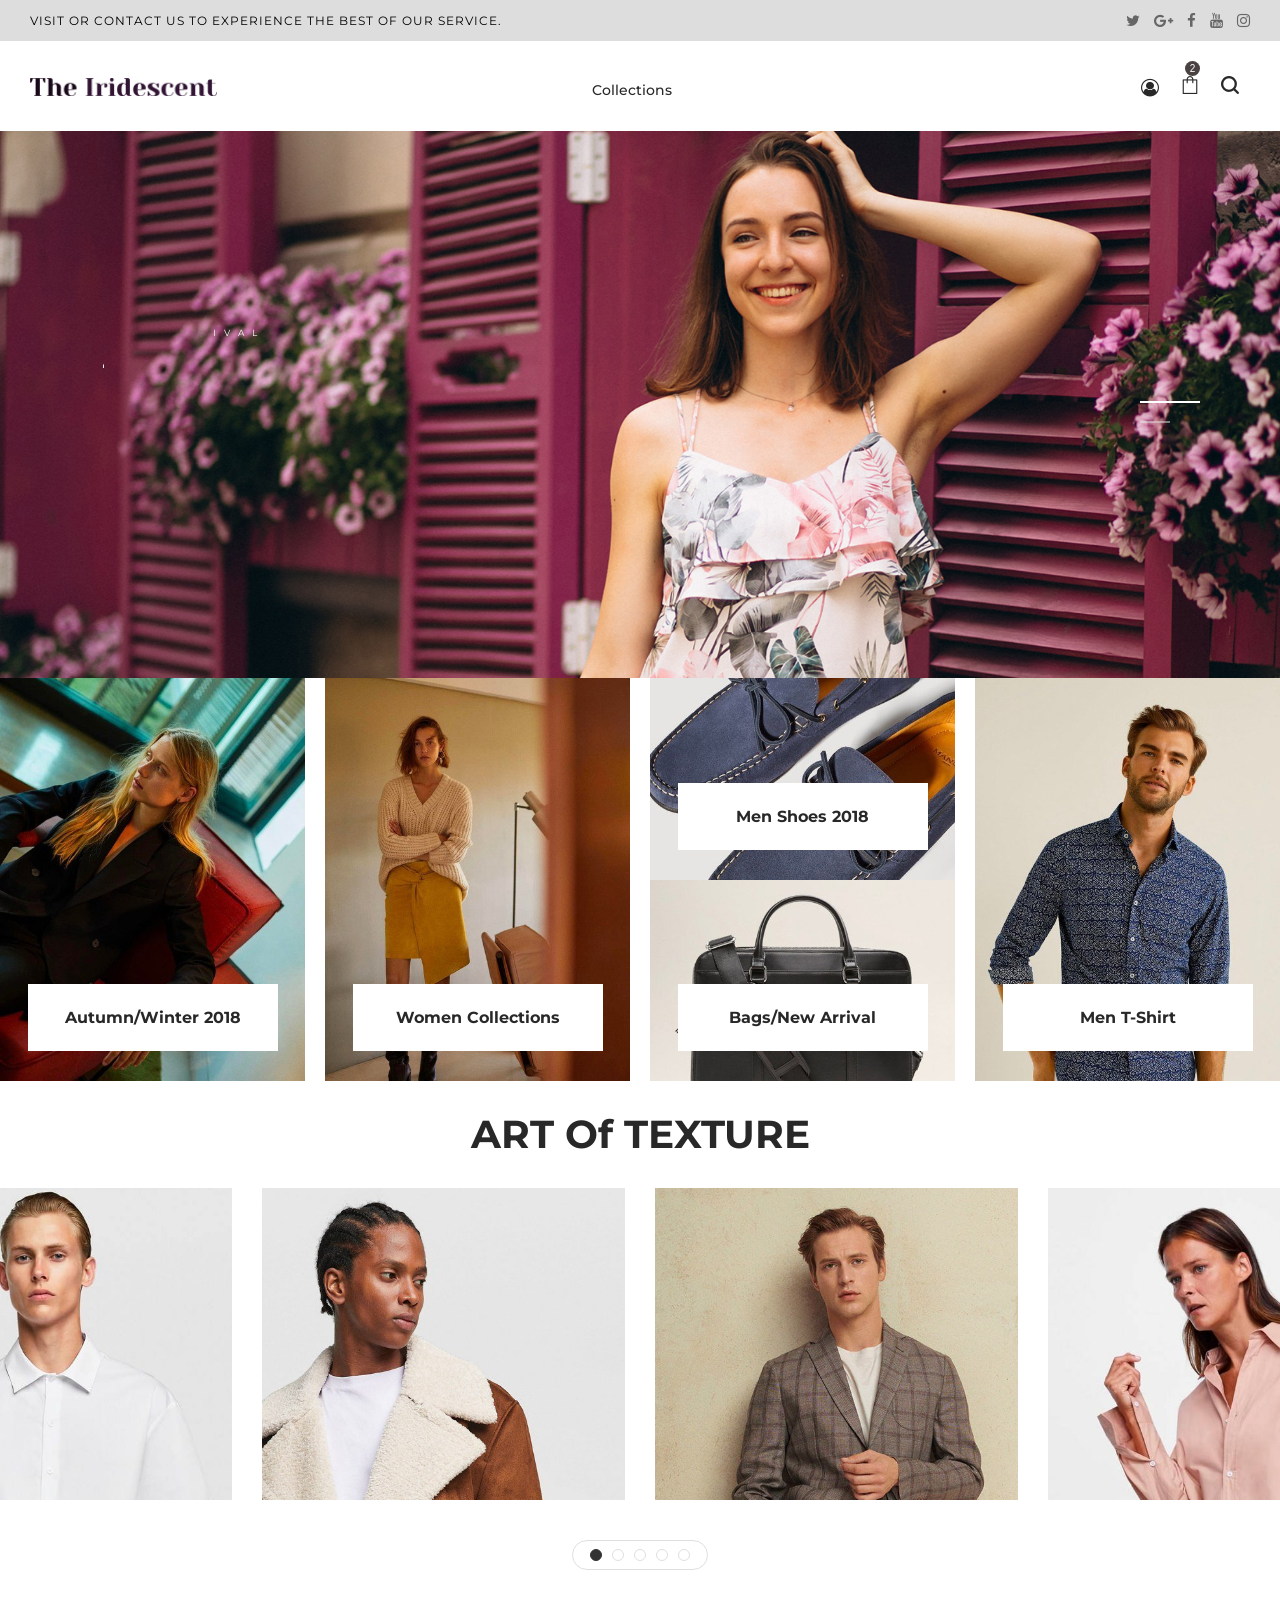
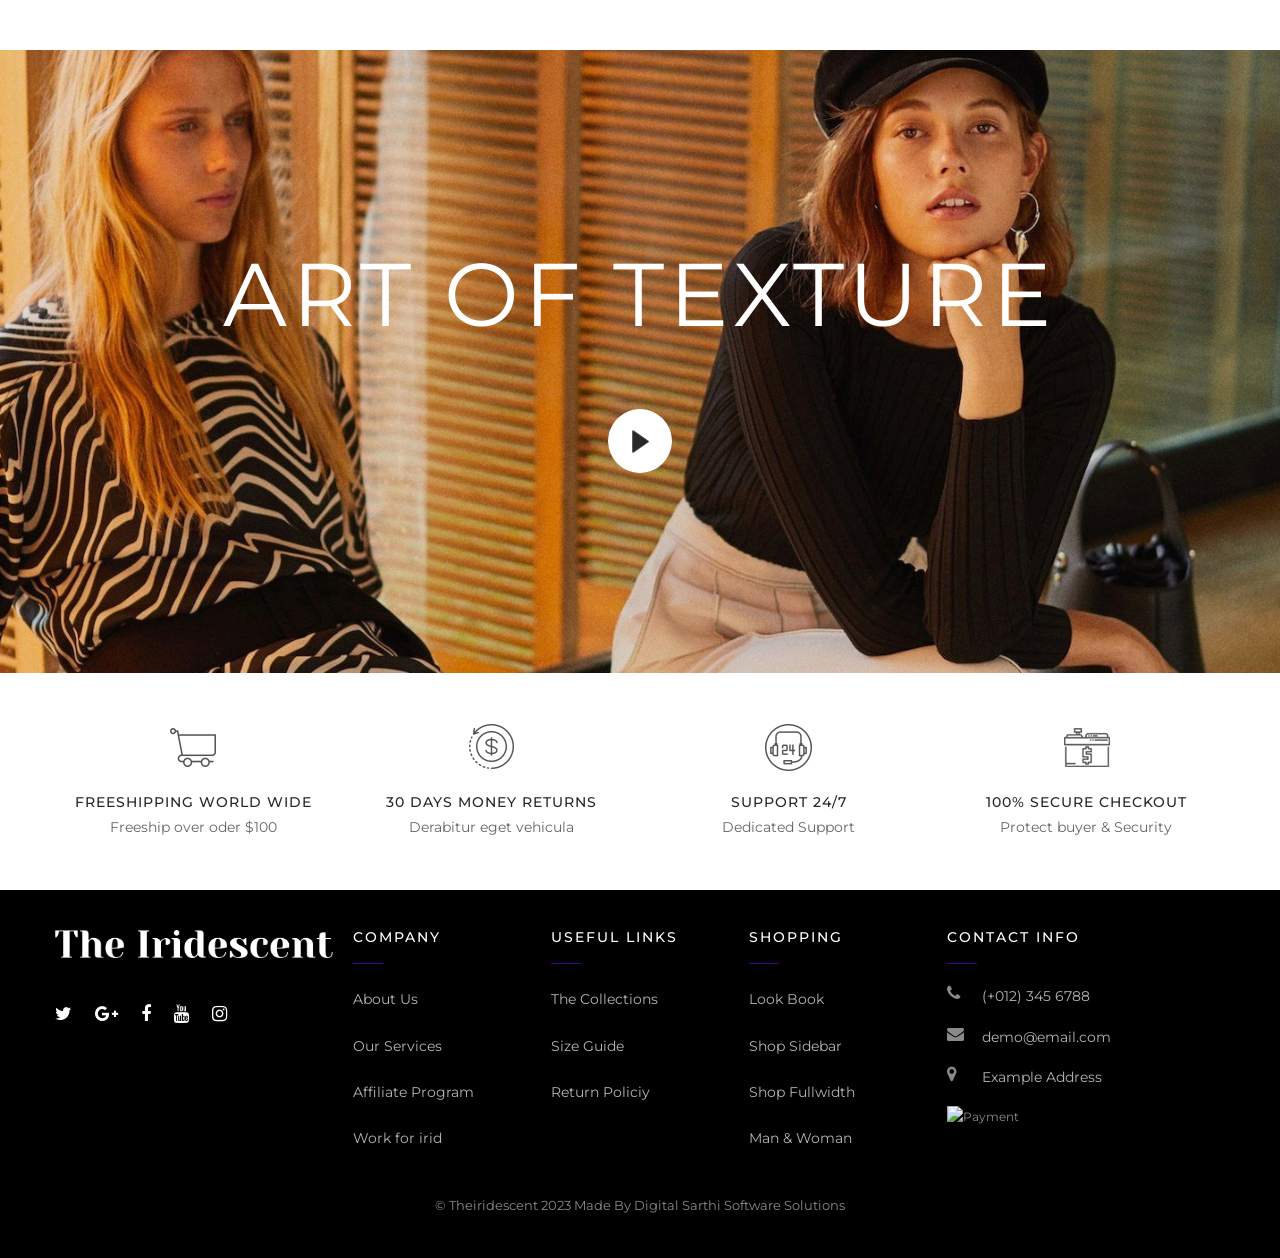
==== commit 2286f9de: "Their - 6 create html page content using FOACS API" ====
--- a/index.html
+++ b/index.html
@@ -95,417 +95,9 @@
                                 <!-- Main Navigation Start Here -->
                                 <nav class="main-navigation">
                                     <ul class="mainmenu mainmenu--centered">
-                                        <li class="mainmenu__item menu-item-has-children megamenu-holder">
-                                            <a href="index.html" class="mainmenu__link">
-                                                <span class="mm-text">Home</span>
-                                            </a>
-                                            <ul class="megamenu four-column">
-                                                <li>
-                                                    <a class="megamenu-title" href="#">
-                                                        <span class="mm-text">Demo Group 01</span>
-                                                    </a>
-                                                    <ul>
-                                                        <li>
-                                                            <a href="index.html">
-                                                                <span class="mm-text">Demo 01</span>
-                                                            </a>
-                                                        </li>
-                                                        <li>
-                                                            <a href="#">
-                                                                <span class="mm-text">Demo 02</span>
-                                                            </a>
-                                                        </li>
-                                                        <li>
-                                                            <a href="#">
-                                                                <span class="mm-text">Demo 03</span>
-                                                            </a>
-                                                        </li>
-                                                        <li>
-                                                            <a href="#">
-                                                                <span class="mm-text">Demo 04</span>
-                                                            </a>
-                                                        </li>
-                                                        <li>
-                                                            <a href="#">
-                                                                <span class="mm-text">Demo 05</span>
-                                                            </a>
-                                                        </li>
-                                                    </ul>
-                                                </li>
-                                                <li>
-                                                    <a class="megamenu-title" href="#">
-                                                        <span class="mm-text">Demo Group 02</span>
-                                                    </a>
-                                                    <ul>
-                                                        <li>
-                                                            <a href="#">
-                                                                <span class="mm-text">Demo 06</span>
-                                                            </a>
-                                                        </li>
-                                                        <li>
-                                                            <a href="#">
-                                                                <span class="mm-text">Demo 07</span>
-                                                            </a>
-                                                        </li>
-                                                        <li>
-                                                            <a href="#">
-                                                                <span class="mm-text">Demo 08</span>
-                                                            </a>
-                                                        </li>
-                                                        <li>
-                                                            <a href="#">
-                                                                <span class="mm-text">Demo 09</span>
-                                                            </a>
-                                                        </li>
-                                                        <li>
-                                                            <a href="#">
-                                                                <span class="mm-text">Demo 10</span>
-                                                            </a>
-                                                        </li>
-                                                    </ul>
-                                                </li>
-                                                <li>
-                                                    <a class="megamenu-title" href="#">
-                                                        <span class="mm-text">Demo Group 03</span>
-                                                    </a>
-                                                    <ul>
-                                                        <li>
-                                                            <a href="#">
-                                                                <span class="mm-text">Demo 11</span>
-                                                            </a>
-                                                        </li>
-                                                        <li>
-                                                            <a href="#">
-                                                                <span class="mm-text">Demo 12</span>
-                                                            </a>
-                                                        </li>
-                                                        <li>
-                                                            <a href="#">
-                                                                <span class="mm-text">Demo 13</span>
-                                                            </a>
-                                                        </li>
-                                                        <li>
-                                                            <a href="#">
-                                                                <span class="mm-text">Demo 14</span>
-                                                            </a>
-                                                        </li>
-                                                        <li>
-                                                            <a href="#">
-                                                                <span class="mm-text">Demo 15</span>
-                                                            </a>
-                                                        </li>
-                                                    </ul>
-                                                </li>
-                                                <li>
-                                                    <a class="megamenu-title" href="#">
-                                                        <span class="mm-text">Demo Group 04</span>
-                                                    </a>
-                                                    <ul>
-                                                        <li>
-                                                            <a href="#">
-                                                                <span class="mm-text">Demo 16</span>
-                                                            </a>
-                                                        </li>
-                                                        <li>
-                                                            <a href="#">
-                                                                <span class="mm-text">Demo 17</span>
-                                                            </a>
-                                                        </li>
-                                                        <li>
-                                                            <a href="#">
-                                                                <span class="mm-text">Demo 18</span>
-                                                            </a>
-                                                        </li>
-                                                        <li>
-                                                            <a href="#">
-                                                                <span class="mm-text">Demo 19</span>
-                                                            </a>
-                                                        </li>
-                                                        <li>
-                                                            <a href="#">
-                                                                <span class="mm-text">Demo 20</span>
-                                                            </a>
-                                                        </li>
-                                                    </ul>
-                                                </li>
-                                            </ul>
-                                        </li>
-                                        <li class="mainmenu__item menu-item-has-children">
-                                            <a href="shop-sidebar.html" class="mainmenu__link">
-                                                <span class="mm-text">Shop</span>
-                                                <span class="tip">Hot</span>
-                                            </a>
-                                            <ul class="megamenu four-column">
-                                                <li>
-                                                    <a class="megamenu-title" href="#">
-                                                        <span class="mm-text">Shop Layout</span>
-                                                    </a>
-                                                    <ul>
-                                                        <li>
-                                                            <a href="shop-fullwidth.html">
-                                                                <span class="mm-text">FullWidth</span>
-                                                            </a>
-                                                        </li>
-                                                        <li>
-                                                            <a href="shop-sidebar.html">
-                                                                <span class="mm-text">with Sidebar</span>
-                                                            </a>
-                                                        </li>
-                                                        <li>
-                                                            <a href="shop-two-column.html">
-                                                                <span class="mm-text">Two columns</span>
-                                                            </a>
-                                                        </li>
-                                                        <li>
-                                                            <a href="shop-three-column.html">
-                                                                <span class="mm-text">Three columns</span>
-                                                            </a>
-                                                        </li>
-
-                                                        <li>
-                                                            <a href="shop-no-gutter.html">
-                                                                <span class="mm-text">Shop No Gutter</span>
-                                                            </a>
-                                                        </li>
-                                                        <li>
-                                                            <a href="shop-list.html">
-                                                                <span class="mm-text">Shop List</span>
-                                                            </a>
-                                                        </li>
-                                                    </ul>
-                                                </li>
-                                                <li>
-                                                    <a class="megamenu-title" href="#">
-                                                        <span class="mm-text">Single Product</span>
-                                                    </a>
-                                                    <ul>
-                                                        <li>
-                                                            <a href="product-details.html">
-                                                                <span class="mm-text">Simple 01</span>
-                                                            </a>
-                                                        </li>
-                                                        <li>
-                                                            <a href="product-details-02.html">
-                                                                <span class="mm-text">Simple 02</span>
-                                                            </a>
-                                                        </li>
-                                                        <li>
-                                                            <a href="product-details-sticky.html">
-                                                                <span class="mm-text">Sticky Info</span>
-                                                            </a>
-                                                        </li>
-                                                        <li>
-                                                            <a href="product-details-gallery.html">
-                                                                <span class="mm-text">Thumbnail Gallery</span>
-                                                            </a>
-                                                        </li>
-                                                        <li>
-                                                            <a href="product-details-sidebar.html">
-                                                                <span class="mm-text">Sidebar</span>
-                                                            </a>
-                                                        </li>
-                                                        <li>
-                                                            <a href="product-details-grouped.html">
-                                                                <span class="mm-text">Grouped</span>
-                                                            </a>
-                                                        </li>
-                                                        <li>
-                                                            <a href="product-details-affiliate.html">
-                                                                <span class="mm-text">Affiliate</span>
-                                                            </a>
-                                                        </li>
-                                                        <li>
-                                                            <a href="product-details-configurable.html">
-                                                                <span class="mm-text">Configurable</span>
-                                                            </a>
-                                                        </li>
-                                                    </ul>
-                                                </li>
-                                                <li>
-                                                    <a class="megamenu-title" href="#">
-                                                        <span class="mm-text">Shop Pages</span>
-                                                    </a>
-                                                    <ul>
-                                                        <li>
-                                                            <a href="my-account.html">
-                                                                <span class="mm-text">My Account</span>
-                                                            </a>
-                                                        </li>
-                                                        <li>
-                                                            <a href="cart.html">
-                                                                <span class="mm-text">Shopping Cart</span>
-                                                            </a>
-                                                        </li>
-                                                        <li>
-                                                            <a href="checkout.html">
-                                                                <span class="mm-text">Check Out</span>
-                                                            </a>
-                                                        </li>
-                                                        <li>
-                                                            <a href="wishlist.html">
-                                                                <span class="mm-text">Wishlist</span>
-                                                            </a>
-                                                        </li>
-                                                        <li>
-                                                            <a href="order-tracking.html">
-                                                                <span class="mm-text">Order tracking</span>
-                                                            </a>
-                                                        </li>
-                                                        <li>
-                                                            <a href="compare.html">
-                                                                <span class="mm-text">compare</span>
-                                                            </a>
-                                                        </li>
-                                                    </ul>
-                                                </li>
-                                                <li class="d-none d-lg-block banner-holder">
-                                                    <div class="megamenu-banner">
-                                                        <div class="megamenu-banner-image"></div>
-                                                        <div class="megamenu-banner-info">
-                                                            <span>
-                                                                <a href="shop-sidebar.html">woman</a>
-                                                                <a href="shop-sidebar.html">shoes</a>
-                                                            </span>
-                                                            <h3>new <strong>season</strong></h3>
-                                                        </div>
-                                                        <a href="shop-sidebar.html" class="megamenu-banner-link"></a>
-                                                    </div>
-                                                </li>
-                                            </ul>
-                                        </li>
                                         <li class="mainmenu__item">
                                             <a href="shop-collections.html" class="mainmenu__link">
                                                 <span class="mm-text">Collections</span>
-                                            </a>
-                                        </li>
-                                        <li class="mainmenu__item menu-item-has-children has-children">
-                                            <a href="#" class="mainmenu__link">
-                                                <span class="mm-text">Pages</span>
-                                            </a>
-                                            <ul class="sub-menu">
-                                                <li>
-                                                    <a href="about-us.html">
-                                                        <span class="mm-text">About Us</span>
-                                                    </a>
-                                                </li>
-                                                <li>
-                                                    <a href="contact-us.html">
-                                                        <span class="mm-text">Contact Us</span>
-                                                    </a>
-                                                </li>
-                                                <li>
-                                                    <a href="cart.html">
-                                                        <span class="mm-text">Cart</span>
-                                                    </a>
-                                                </li>
-                                                <li>
-                                                    <a href="checkout.html">
-                                                        <span class="mm-text">Checkout</span>
-                                                    </a>
-                                                </li>
-                                                <li>
-                                                    <a href="wishlist.html">
-                                                        <span class="mm-text">Wishlist</span>
-                                                    </a>
-                                                </li>
-                                                <li>
-                                                    <a href="order-tracking.html">
-                                                        <span class="mm-text">Order Tracking</span>
-                                                    </a>
-                                                </li>
-                                                <li>
-                                                    <a href="my-account.html">
-                                                        <span class="mm-text">My Account</span>
-                                                    </a>
-                                                </li>
-                                                <li>
-                                                    <a href="login-register.html">
-                                                        <span class="mm-text">Login Register</span>
-                                                    </a>
-                                                </li>
-                                                <li>
-                                                    <a href="404.html">
-                                                        <span class="mm-text">404 page</span>
-                                                    </a>
-                                                </li>
-                                                <li>
-                                                    <a href="coming-soon.html">
-                                                        <span class="mm-text">Coming Soon</span>
-                                                    </a>
-                                                </li>
-                                            </ul>
-                                        </li>
-                                        <li class="mainmenu__item menu-item-has-children has-children">
-                                            <a href="blog.html" class="mainmenu__link">
-                                                <span class="mm-text">Blog</span>
-                                            </a>
-                                            <ul class="sub-menu">
-                                                <li class="menu-item-has-children has-children">
-                                                    <a href="#">
-                                                        <span class="mm-text">Blog Grid</span>
-                                                    </a>
-                                                    <ul class="sub-menu">
-                                                        <li>
-                                                            <a href="blog-02-columns.html">
-                                                                <span class="mm-text">Blog 02 Columns</span>
-                                                            </a>
-                                                        </li>
-                                                        <li>
-                                                            <a href="blog-03-columns.html">
-                                                                <span class="mm-text">Blog 03 Columns</span>
-                                                            </a>
-                                                        </li>
-                                                    </ul>
-                                                </li>
-                                                <li class="menu-item-has-children has-children">
-                                                    <a href="#">
-                                                        <span class="mm-text">Blog List</span>
-                                                    </a>
-                                                    <ul class="sub-menu">
-                                                        <li>
-                                                            <a href="blog.html">
-                                                                <span class="mm-text">Blog Sidebar</span>
-                                                            </a>
-                                                        </li>
-                                                        <li>
-                                                            <a href="blog-standard.html">
-                                                                <span class="mm-text">Blog Standard</span>
-                                                            </a>
-                                                        </li>
-                                                        <li>
-                                                            <a href="blog-no-sidebar.html">
-                                                                <span class="mm-text">Blog No Sidebar</span>
-                                                            </a>
-                                                        </li>
-                                                    </ul>
-                                                </li>
-                                                <li>
-                                                    <a href="blog-masonary.html">
-                                                        <span class="mm-text">Blog Masonary</span>
-                                                    </a>
-                                                </li>
-                                                <li class="menu-item-has-children has-children">
-                                                    <a href="#">
-                                                        <span class="mm-text">Blog Details</span>
-                                                    </a>
-                                                    <ul class="sub-menu">
-                                                        <li>
-                                                            <a href="single-post.html">
-                                                                <span class="mm-text">Single Post</span>
-                                                            </a>
-                                                        </li>
-                                                        <li>
-                                                            <a href="single-post-sidebar.html">
-                                                                <span class="mm-text">Single Post Sidebar</span>
-                                                            </a>
-                                                        </li>
-                                                    </ul>
-                                                </li>
-                                            </ul>
-                                        </li>
-                                        <li class="mainmenu__item">
-                                            <a href="shop-instagram.html" class="mainmenu__link">
-                                                <span class="mm-text">New Look</span>
                                             </a>
                                         </li>
                                     </ul>
@@ -1324,860 +916,7 @@
 
 
             <!-- Product Tab area Start Here -->
-            <section class="product-tab-area pt--80 pt-md--20 pb--80 pb-md--30">
-                <div class="container">
-                    <div class="row">
-                        <div class="col-12">
-                            <div class="product-tab tab-style-1">
-                                <div class="nav nav-tabs product-tab__head mb--40 mb-md--30" id="product-tab"
-                                    role="tablist">
-                                    <button type="button" class="product-tab__link nav-link active" id="nav-new-arrival-tab"
-                                        data-bs-toggle="tab" data-bs-target="#nav-new-arrival" role="tab" aria-selected="true">
-                                        <span>New Arrival</span>
-                                    </button>
-                                    <button type="button" class="product-tab__link nav-link" id="nav-top-sale-tab" data-bs-toggle="tab"
-                                    data-bs-target="#nav-top-sale" role="tab" aria-selected="true">
-                                        <span>Top Sale</span>
-                                    </button>
-                                    <button type="button" class="product-tab__link nav-link" id="nav-sale-off-tab" data-bs-toggle="tab"
-                                    data-bs-target="#nav-sale-off" role="tab" aria-selected="true">
-                                        <span>Sale Off</span>
-                                    </button>
-                                </div>
-                                <div class="tab-content product-tab__content" id="product-tabContent">
-                                    <div class="tab-pane fade show active" id="nav-new-arrival" role="tabpanel"
-                                        aria-labelledby="nav-new-arrival-tab">
-                                        <div class="row">
-                                            <div class="col-lg-4 col-sm-6 mb--40 mb-md--30">
-                                                <div class="irid-product">
-                                                    <div class="product-inner">
-                                                        <figure class="product-image">
-                                                            <div class="product-image--holder">
-                                                                <a href="product-details.html">
-                                                                    <img src="assets/img/products/prod-19-4-500x475.jpg"
-                                                                        alt="Product Image" class="primary-image">
-                                                                    <img src="assets/img/products/prod-19-1-500x475.jpg"
-                                                                        alt="Product Image" class="secondary-image">
-                                                                </a>
-                                                            </div>
-                                                            <div class="irid-product-action">
-                                                                <div class="product-action">
-                                                                    
-                                                                    <a class="add_to_cart_btn action-btn"
-                                                                        href="cart.html" data-bs-toggle="tooltip"
-                                                                        data-bs-placement="left" title="Add to Cart">
-                                                                        <i class="dl-icon-cart29"></i>
-                                                                    </a>
-                                                                    <a class="add_wishlist action-btn"
-                                                                        href="wishlist.html" data-bs-toggle="tooltip"
-                                                                        data-bs-placement="left" title="Add to Wishlist">
-                                                                        <i class="dl-icon-heart4"></i>
-                                                                    </a>
-                                                                    
-                                                                </div>
-                                                            </div>
-                                                            <span class="product-badge new">New</span>
-                                                        </figure>
-                                                        <div class="product-info">
-                                                            <h3 class="product-title">
-                                                                <a href="product-details.html">Hig-Rise Skinny Jean</a>
-                                                            </h3>
-                                                            <div class="product-rating">
-                                                                <span>
-                                                                    <i class="dl-icon-star rated"></i>
-                                                                    <i class="dl-icon-star rated"></i>
-                                                                    <i class="dl-icon-star rated"></i>
-                                                                    <i class="dl-icon-star"></i>
-                                                                    <i class="dl-icon-star"></i>
-                                                                </span>
-                                                            </div>
-                                                            <span class="product-price-wrapper">
-                                                                <span class="money">$49.00</span>
-                                                                <span class="product-price-old">
-                                                                    <span class="money">$60.00</span>
-                                                                </span>
-                                                            </span>
-                                                        </div>
-                                                    </div>
-                                                </div>
-                                            </div>
-                                            <div class="col-lg-4 col-sm-6 mb--40 mb-md--30">
-                                                <div class="irid-product">
-                                                    <div class="product-inner">
-                                                        <figure class="product-image">
-                                                            <div class="product-image--holder">
-                                                                <a href="product-details.html">
-                                                                    <img src="assets/img/products/prod-18-1-500x475.jpg"
-                                                                        alt="Product Image" class="primary-image">
-                                                                    <img src="assets/img/products/prod-18-4-500x475.jpg"
-                                                                        alt="Product Image" class="secondary-image">
-                                                                </a>
-                                                            </div>
-                                                            <div class="irid-product-action">
-                                                                <div class="product-action">
-                                                                    
-                                                                    <a class="add_to_cart_btn action-btn"
-                                                                        href="cart.html" data-bs-toggle="tooltip"
-                                                                        data-bs-placement="left" title="Add to Cart">
-                                                                        <i class="dl-icon-cart29"></i>
-                                                                    </a>
-                                                                    <a class="add_wishlist action-btn"
-                                                                        href="wishlist.html" data-bs-toggle="tooltip"
-                                                                        data-bs-placement="left" title="Add to Wishlist">
-                                                                        <i class="dl-icon-heart4"></i>
-                                                                    </a>
-                                                                    
-                                                                </div>
-                                                            </div>
-                                                            <span class="product-badge sale">Sale</span>
-                                                        </figure>
-                                                        <div class="product-info">
-                                                            <h3 class="product-title">
-                                                                <a href="product-details.html">Waxed-effect pleated
-                                                                    skirt</a>
-                                                            </h3>
-                                                            <span class="product-price-wrapper">
-                                                                <span class="money">$49.00</span>
-                                                                <span class="product-price-old">
-                                                                    <span class="money">$60.00</span>
-                                                                </span>
-                                                            </span>
-                                                        </div>
-                                                    </div>
-                                                </div>
-                                            </div>
-                                            <div class="col-lg-4 col-sm-6 mb--40 mb-md--30">
-                                                <div class="irid-product">
-                                                    <div class="product-inner">
-                                                        <figure class="product-image">
-                                                            <div class="product-image--holder">
-                                                                <a href="product-details.html">
-                                                                    <img src="assets/img/products/prod-20-1-500x475.jpg"
-                                                                        alt="Product Image" class="primary-image">
-                                                                    <img src="assets/img/products/prod-20-2-500x475.jpg"
-                                                                        alt="Product Image" class="secondary-image">
-                                                                </a>
-                                                            </div>
-                                                            <div class="irid-product-action">
-                                                                <div class="product-action">
-                                                                    
-                                                                    <a class="add_to_cart_btn action-btn"
-                                                                        href="cart.html" data-bs-toggle="tooltip"
-                                                                        data-bs-placement="left" title="Add to Cart">
-                                                                        <i class="dl-icon-cart29"></i>
-                                                                    </a>
-                                                                    <a class="add_wishlist action-btn"
-                                                                        href="wishlist.html" data-bs-toggle="tooltip"
-                                                                        data-bs-placement="left" title="Add to Wishlist">
-                                                                        <i class="dl-icon-heart4"></i>
-                                                                    </a>
-                                                                    
-                                                                </div>
-                                                            </div>
-                                                        </figure>
-                                                        <div class="product-info">
-                                                            <h3 class="product-title">
-                                                                <a href="product-details.html">Check blazer</a>
-                                                            </h3>
-                                                            <span class="product-price-wrapper">
-                                                                <span class="money">$49.00</span>
-                                                                <span class="product-price-old">
-                                                                    <span class="money">$60.00</span>
-                                                                </span>
-                                                            </span>
-                                                        </div>
-                                                    </div>
-                                                </div>
-                                            </div>
-                                            <div class="col-lg-4 col-sm-6 mb--40 mb-md--30">
-                                                <div class="irid-product">
-                                                    <div class="product-inner">
-                                                        <figure class="product-image">
-                                                            <div class="product-image--holder">
-                                                                <a href="product-details.html">
-                                                                    <img src="assets/img/products/prod-15-1-500x475.jpg"
-                                                                        alt="Product Image" class="primary-image">
-                                                                    <img src="assets/img/products/prod-15-3-500x475.jpg"
-                                                                        alt="Product Image" class="secondary-image">
-                                                                </a>
-                                                            </div>
-                                                            <div class="irid-product-action">
-                                                                <div class="product-action">
-                                                                    
-                                                                    <a class="add_to_cart_btn action-btn"
-                                                                        href="cart.html" data-bs-toggle="tooltip"
-                                                                        data-bs-placement="left" title="Add to Cart">
-                                                                        <i class="dl-icon-cart29"></i>
-                                                                    </a>
-                                                                    <a class="add_wishlist action-btn"
-                                                                        href="wishlist.html" data-bs-toggle="tooltip"
-                                                                        data-bs-placement="left" title="Add to Wishlist">
-                                                                        <i class="dl-icon-heart4"></i>
-                                                                    </a>
-                                                                    
-                                                                </div>
-                                                            </div>
-                                                        </figure>
-                                                        <div class="product-info">
-                                                            <h3 class="product-title">
-                                                                <a href="product-details.html">Linen-Blend Pinstriped
-                                                                    Culottes</a>
-                                                            </h3>
-                                                            <span class="product-price-wrapper">
-                                                                <span class="money">$49.00</span>
-                                                                <span class="product-price-old">
-                                                                    <span class="money">$60.00</span>
-                                                                </span>
-                                                            </span>
-                                                            <div class="product-color-swatch">
-                                                                <a class="product-color-swatch-btn blue">
-                                                                    <span class="product-color-swatch-label">Blue</span>
-                                                                </a>
-                                                                <a class="product-color-swatch-btn green">
-                                                                    <span
-                                                                        class="product-color-swatch-label">Green</span>
-                                                                </a>
-                                                                <a class="product-color-swatch-btn pink">
-                                                                    <span class="product-color-swatch-label">Pink</span>
-                                                                </a>
-                                                                <a class="product-color-swatch-btn red">
-                                                                    <span class="product-color-swatch-label">Red</span>
-                                                                </a>
-                                                            </div>
-                                                        </div>
-                                                    </div>
-                                                </div>
-                                            </div>
-                                            <div class="col-lg-4 col-sm-6 mb--40 mb-md--30">
-                                                <div class="irid-product">
-                                                    <div class="product-inner">
-                                                        <figure class="product-image">
-                                                            <div class="product-image--holder">
-                                                                <a href="product-details.html">
-                                                                    <img src="assets/img/products/prod-13-1-500x475.jpg"
-                                                                        alt="Product Image" class="primary-image">
-                                                                    <img src="assets/img/products/prod-13-2-500x475.jpg"
-                                                                        alt="Product Image" class="secondary-image">
-                                                                </a>
-                                                            </div>
-                                                            <div class="irid-product-action">
-                                                                <div class="product-action">
-                                                                    
-                                                                    <a class="add_to_cart_btn action-btn"
-                                                                        href="cart.html" data-bs-toggle="tooltip"
-                                                                        data-bs-placement="left" title="Add to Cart">
-                                                                        <i class="dl-icon-cart29"></i>
-                                                                    </a>
-                                                                    <a class="add_wishlist action-btn"
-                                                                        href="wishlist.html" data-bs-toggle="tooltip"
-                                                                        data-bs-placement="left" title="Add to Wishlist">
-                                                                        <i class="dl-icon-heart4"></i>
-                                                                    </a>
-                                                                    
-                                                                </div>
-                                                            </div>
-                                                        </figure>
-                                                        <div class="product-info">
-                                                            <h3 class="product-title">
-                                                                <a href="product-details.html">Super skinny trousers</a>
-                                                            </h3>
-                                                            <span class="product-price-wrapper">
-                                                                <span class="money">$49.00</span>
-                                                                <span class="product-price-old">
-                                                                    <span class="money">$60.00</span>
-                                                                </span>
-                                                            </span>
-                                                        </div>
-                                                    </div>
-                                                </div>
-                                            </div>
-                                            <div class="col-lg-4 col-sm-6 mb--40 mb-md--30">
-                                                <div class="irid-product">
-                                                    <div class="product-inner">
-                                                        <figure class="product-image">
-                                                            <div class="product-image--holder">
-                                                                <a href="product-details.html">
-                                                                    <img src="assets/img/products/prod-1-1-500x475.jpg"
-                                                                        alt="Product Image" class="primary-image">
-                                                                    <img src="assets/img/products/prod-1-1-500x475.jpg"
-                                                                        alt="Product Image" class="secondary-image">
-                                                                </a>
-                                                            </div>
-                                                            <div class="irid-product-action">
-                                                                <div class="product-action">
-                                                                    
-                                                                    <a class="add_to_cart_btn action-btn"
-                                                                        href="cart.html" data-bs-toggle="tooltip"
-                                                                        data-bs-placement="left" title="Add to Cart">
-                                                                        <i class="dl-icon-cart29"></i>
-                                                                    </a>
-                                                                    <a class="add_wishlist action-btn"
-                                                                        href="wishlist.html" data-bs-toggle="tooltip"
-                                                                        data-bs-placement="left" title="Add to Wishlist">
-                                                                        <i class="dl-icon-heart4"></i>
-                                                                    </a>
-                                                                    
-                                                                </div>
-                                                            </div>
-                                                        </figure>
-                                                        <div class="product-info">
-                                                            <h3 class="product-title">
-                                                                <a href="product-details.html">Ruffled polka dot
-                                                                    blouse</a>
-                                                            </h3>
-                                                            <span class="product-price-wrapper">
-                                                                <span class="money">$49.00</span>
-                                                            </span>
-                                                        </div>
-                                                    </div>
-                                                </div>
-                                            </div>
-                                        </div>
-                                    </div>
-                                    <div class="tab-pane fade" id="nav-top-sale" role="tabpanel"
-                                        aria-labelledby="nav-top-sale-tab">
-                                        <div class="row">
-                                            <div class="col-lg-4 col-sm-6 mb--40 mb-md--30">
-                                                <div class="irid-product">
-                                                    <div class="product-inner">
-                                                        <figure class="product-image">
-                                                            <div class="product-image--holder">
-                                                                <a href="product-details.html">
-                                                                    <img src="assets/img/products/prod-20-1-500x475.jpg"
-                                                                        alt="Product Image" class="primary-image">
-                                                                    <img src="assets/img/products/prod-20-2-500x475.jpg"
-                                                                        alt="Product Image" class="secondary-image">
-                                                                </a>
-                                                            </div>
-                                                            <div class="irid-product-action">
-                                                                <div class="product-action">
-                                                                    
-                                                                    <a class="add_to_cart_btn action-btn"
-                                                                        href="cart.html" data-bs-toggle="tooltip"
-                                                                        data-bs-placement="left" title="Add to Cart">
-                                                                        <i class="dl-icon-cart29"></i>
-                                                                    </a>
-                                                                    <a class="add_wishlist action-btn"
-                                                                        href="wishlist.html" data-bs-toggle="tooltip"
-                                                                        data-bs-placement="left" title="Add to Wishlist">
-                                                                        <i class="dl-icon-heart4"></i>
-                                                                    </a>
-                                                                    
-                                                                </div>
-                                                            </div>
-                                                        </figure>
-                                                        <div class="product-info">
-                                                            <h3 class="product-title">
-                                                                <a href="product-details.html">Limited edition v-neck
-                                                                    t-shirt</a>
-                                                            </h3>
-                                                            <span class="product-price-wrapper">
-                                                                <span class="money">$49.00</span>
-                                                                <span class="product-price-old">
-                                                                    <span class="money">$60.00</span>
-                                                                </span>
-                                                            </span>
-                                                        </div>
-                                                    </div>
-                                                </div>
-                                            </div>
-                                            <div class="col-lg-4 col-sm-6 mb--40 mb-md--30">
-                                                <div class="irid-product">
-                                                    <div class="product-inner">
-                                                        <figure class="product-image">
-                                                            <div class="product-image--holder">
-                                                                <a href="product-details.html">
-                                                                    <img src="assets/img/products/prod-17-1-500x475.jpg"
-                                                                        alt="Product Image" class="primary-image">
-                                                                    <img src="assets/img/products/prod-17-4-500x475.jpg"
-                                                                        alt="Product Image" class="secondary-image">
-                                                                </a>
-                                                            </div>
-                                                            <div class="irid-product-action">
-                                                                <div class="product-action">
-                                                                    
-                                                                    <a class="add_to_cart_btn action-btn"
-                                                                        href="cart.html" data-bs-toggle="tooltip"
-                                                                        data-bs-placement="left" title="Add to Cart">
-                                                                        <i class="dl-icon-cart29"></i>
-                                                                    </a>
-                                                                    <a class="add_wishlist action-btn"
-                                                                        href="wishlist.html" data-bs-toggle="tooltip"
-                                                                        data-bs-placement="left" title="Add to Wishlist">
-                                                                        <i class="dl-icon-heart4"></i>
-                                                                    </a>
-                                                                    
-                                                                </div>
-                                                            </div>
-                                                            <span class="product-badge hot">hot</span>
-                                                        </figure>
-                                                        <div class="product-info">
-                                                            <h3 class="product-title">
-                                                                <a href="product-details.html">Chain print bermuda
-                                                                    shorts</a>
-                                                            </h3>
-                                                            <span class="product-price-wrapper">
-                                                                <span class="money">$49.00</span>
-                                                                <span class="product-price-old">
-                                                                    <span class="money">$60.00</span>
-                                                                </span>
-                                                            </span>
-                                                        </div>
-                                                    </div>
-                                                </div>
-                                            </div>
-                                            <div class="col-lg-4 col-sm-6 mb--40 mb-md--30">
-                                                <div class="irid-product">
-                                                    <div class="product-inner">
-                                                        <figure class="product-image">
-                                                            <div class="product-image--holder">
-                                                                <a href="product-details.html">
-                                                                    <img src="assets/img/products/prod-12-1-500x475.jpg"
-                                                                        alt="Product Image" class="primary-image">
-                                                                    <img src="assets/img/products/prod-12-4-500x475.jpg"
-                                                                        alt="Product Image" class="secondary-image">
-                                                                </a>
-                                                            </div>
-                                                            <div class="irid-product-action">
-                                                                <div class="product-action">
-                                                                    
-                                                                    <a class="add_to_cart_btn action-btn"
-                                                                        href="cart.html" data-bs-toggle="tooltip"
-                                                                        data-bs-placement="left" title="Add to Cart">
-                                                                        <i class="dl-icon-cart29"></i>
-                                                                    </a>
-                                                                    <a class="add_wishlist action-btn"
-                                                                        href="wishlist.html" data-bs-toggle="tooltip"
-                                                                        data-bs-placement="left" title="Add to Wishlist">
-                                                                        <i class="dl-icon-heart4"></i>
-                                                                    </a>
-                                                                    
-                                                                </div>
-                                                            </div>
-                                                        </figure>
-                                                        <div class="product-info">
-                                                            <h3 class="product-title">
-                                                                <a href="product-details.html">Open sweatshirt</a>
-                                                            </h3>
-                                                            <span class="product-price-wrapper">
-                                                                <span class="money">$49.00</span>
-                                                                <span class="product-price-old">
-                                                                    <span class="money">$60.00</span>
-                                                                </span>
-                                                            </span>
-                                                        </div>
-                                                    </div>
-                                                </div>
-                                            </div>
-                                            <div class="col-lg-4 col-sm-6 mb--40 mb-md--30">
-                                                <div class="irid-product">
-                                                    <div class="product-inner">
-                                                        <figure class="product-image">
-                                                            <div class="product-image--holder">
-                                                                <a href="product-details.html">
-                                                                    <img src="assets/img/products/prod-11-1-500x475.jpg"
-                                                                        alt="Product Image" class="primary-image">
-                                                                    <img src="assets/img/products/prod-11-2-500x475.jpg"
-                                                                        alt="Product Image" class="secondary-image">
-                                                                </a>
-                                                            </div>
-                                                            <div class="irid-product-action">
-                                                                <div class="product-action">
-                                                                    
-                                                                    <a class="add_to_cart_btn action-btn"
-                                                                        href="cart.html" data-bs-toggle="tooltip"
-                                                                        data-bs-placement="left" title="Add to Cart">
-                                                                        <i class="dl-icon-cart29"></i>
-                                                                    </a>
-                                                                    <a class="add_wishlist action-btn"
-                                                                        href="wishlist.html" data-bs-toggle="tooltip"
-                                                                        data-bs-placement="left" title="Add to Wishlist">
-                                                                        <i class="dl-icon-heart4"></i>
-                                                                    </a>
-                                                                    
-                                                                </div>
-                                                            </div>
-                                                        </figure>
-                                                        <div class="product-info">
-                                                            <h3 class="product-title">
-                                                                <a href="product-details.html">Dress with belt</a>
-                                                            </h3>
-                                                            <span class="product-price-wrapper">
-                                                                <span class="money">$49.00</span>
-                                                                <span class="product-price-old">
-                                                                    <span class="money">$60.00</span>
-                                                                </span>
-                                                            </span>
-                                                        </div>
-                                                    </div>
-                                                </div>
-                                            </div>
-                                            <div class="col-lg-4 col-sm-6 mb--40 mb-md--30">
-                                                <div class="irid-product">
-                                                    <div class="product-inner">
-                                                        <figure class="product-image">
-                                                            <div class="product-image--holder">
-                                                                <a href="product-details.html">
-                                                                    <img src="assets/img/products/prod-9-1-500x475.jpg"
-                                                                        alt="Product Image" class="primary-image">
-                                                                    <img src="assets/img/products/prod-9-2-500x475.jpg"
-                                                                        alt="Product Image" class="secondary-image">
-                                                                </a>
-                                                            </div>
-                                                            <div class="irid-product-action">
-                                                                <div class="product-action">
-                                                                    
-                                                                    <a class="add_to_cart_btn action-btn"
-                                                                        href="cart.html" data-bs-toggle="tooltip"
-                                                                        data-bs-placement="left" title="Add to Cart">
-                                                                        <i class="dl-icon-cart29"></i>
-                                                                    </a>
-                                                                    <a class="add_wishlist action-btn"
-                                                                        href="wishlist.html" data-bs-toggle="tooltip"
-                                                                        data-bs-placement="left" title="Add to Wishlist">
-                                                                        <i class="dl-icon-heart4"></i>
-                                                                    </a>
-                                                                    
-                                                                </div>
-                                                            </div>
-                                                        </figure>
-                                                        <div class="product-info">
-                                                            <h3 class="product-title">
-                                                                <a href="product-details.html">Jogging trousers</a>
-                                                            </h3>
-                                                            <span class="product-price-wrapper">
-                                                                <span class="money">$49.00</span>
-                                                                <span class="product-price-old">
-                                                                    <span class="money">$60.00</span>
-                                                                </span>
-                                                            </span>
-                                                        </div>
-                                                    </div>
-                                                </div>
-                                            </div>
-                                            <div class="col-lg-4 col-sm-6 mb--40 mb-md--30">
-                                                <div class="irid-product">
-                                                    <div class="product-inner">
-                                                        <figure class="product-image">
-                                                            <div class="product-image--holder">
-                                                                <a href="product-details.html">
-                                                                    <img src="assets/img/products/prod-8-1-500x475.jpg"
-                                                                        alt="Product Image" class="primary-image">
-                                                                    <img src="assets/img/products/prod-8-2-500x475.jpg"
-                                                                        alt="Product Image" class="secondary-image">
-                                                                </a>
-                                                            </div>
-                                                            <div class="irid-product-action">
-                                                                <div class="product-action">
-                                                                    
-                                                                    <a class="add_to_cart_btn action-btn"
-                                                                        href="cart.html" data-bs-toggle="tooltip"
-                                                                        data-bs-placement="left" title="Add to Cart">
-                                                                        <i class="dl-icon-cart29"></i>
-                                                                    </a>
-                                                                    <a class="add_wishlist action-btn"
-                                                                        href="wishlist.html" data-bs-toggle="tooltip"
-                                                                        data-bs-placement="left" title="Add to Wishlist">
-                                                                        <i class="dl-icon-heart4"></i>
-                                                                    </a>
-                                                                    
-                                                                </div>
-                                                            </div>
-                                                        </figure>
-                                                        <div class="product-info">
-                                                            <h3 class="product-title">
-                                                                <a href="product-details.html">Polka dot blouse</a>
-                                                            </h3>
-                                                            <span class="product-price-wrapper">
-                                                                <span class="money">$49.00</span>
-                                                                <span class="product-price-old">
-                                                                    <span class="money">$60.00</span>
-                                                                </span>
-                                                            </span>
-                                                        </div>
-                                                    </div>
-                                                </div>
-                                            </div>
-                                        </div>
-                                    </div>
-                                    <div class="tab-pane fade" id="nav-sale-off" role="tabpanel"
-                                        aria-labelledby="nav-sale-off-tab">
-                                        <div class="row">
-                                            <div class="col-lg-4 col-sm-6 mb--40 mb-md--30">
-                                                <div class="irid-product">
-                                                    <div class="product-inner">
-                                                        <figure class="product-image">
-                                                            <div class="product-image--holder">
-                                                                <a href="product-details.html">
-                                                                    <img src="assets/img/products/prod-20-1-500x475.jpg"
-                                                                        alt="Product Image" class="primary-image">
-                                                                    <img src="assets/img/products/prod-20-2-500x475.jpg"
-                                                                        alt="Product Image" class="secondary-image">
-                                                                </a>
-                                                            </div>
-                                                            <div class="irid-product-action">
-                                                                <div class="product-action">
-                                                                    
-                                                                    <a class="add_to_cart_btn action-btn"
-                                                                        href="cart.html" data-bs-toggle="tooltip"
-                                                                        data-bs-placement="left" title="Add to Cart">
-                                                                        <i class="dl-icon-cart29"></i>
-                                                                    </a>
-                                                                    <a class="add_wishlist action-btn"
-                                                                        href="wishlist.html" data-bs-toggle="tooltip"
-                                                                        data-bs-placement="left" title="Add to Wishlist">
-                                                                        <i class="dl-icon-heart4"></i>
-                                                                    </a>
-                                                                    
-                                                                </div>
-                                                            </div>
-                                                        </figure>
-                                                        <div class="product-info">
-                                                            <h3 class="product-title">
-                                                                <a href="product-details.html">Limited edition v-neck
-                                                                    t-shirt</a>
-                                                            </h3>
-                                                            <span class="product-price-wrapper">
-                                                                <span class="money">$49.00</span>
-                                                                <span class="product-price-old">
-                                                                    <span class="money">$60.00</span>
-                                                                </span>
-                                                            </span>
-                                                        </div>
-                                                    </div>
-                                                </div>
-                                            </div>
-                                            <div class="col-lg-4 col-sm-6 mb--40 mb-md--30">
-                                                <div class="irid-product">
-                                                    <div class="product-inner">
-                                                        <figure class="product-image">
-                                                            <div class="product-image--holder">
-                                                                <a href="product-details.html">
-                                                                    <img src="assets/img/products/prod-17-1-500x475.jpg"
-                                                                        alt="Product Image" class="primary-image">
-                                                                    <img src="assets/img/products/prod-17-4-500x475.jpg"
-                                                                        alt="Product Image" class="secondary-image">
-                                                                </a>
-                                                            </div>
-                                                            <div class="irid-product-action">
-                                                                <div class="product-action">
-                                                                    
-                                                                    <a class="add_to_cart_btn action-btn"
-                                                                        href="cart.html" data-bs-toggle="tooltip"
-                                                                        data-bs-placement="left" title="Add to Cart">
-                                                                        <i class="dl-icon-cart29"></i>
-                                                                    </a>
-                                                                    <a class="add_wishlist action-btn"
-                                                                        href="wishlist.html" data-bs-toggle="tooltip"
-                                                                        data-bs-placement="left" title="Add to Wishlist">
-                                                                        <i class="dl-icon-heart4"></i>
-                                                                    </a>
-                                                                    
-                                                                </div>
-                                                            </div>
-                                                            <span class="product-badge hot">hot</span>
-                                                        </figure>
-                                                        <div class="product-info">
-                                                            <h3 class="product-title">
-                                                                <a href="product-details.html">Chain print bermuda
-                                                                    shorts</a>
-                                                            </h3>
-                                                            <span class="product-price-wrapper">
-                                                                <span class="money">$49.00</span>
-                                                                <span class="product-price-old">
-                                                                    <span class="money">$60.00</span>
-                                                                </span>
-                                                            </span>
-                                                        </div>
-                                                    </div>
-                                                </div>
-                                            </div>
-                                            <div class="col-lg-4 col-sm-6 mb--40 mb-md--30">
-                                                <div class="irid-product">
-                                                    <div class="product-inner">
-                                                        <figure class="product-image">
-                                                            <div class="product-image--holder">
-                                                                <a href="product-details.html">
-                                                                    <img src="assets/img/products/prod-12-1-500x475.jpg"
-                                                                        alt="Product Image" class="primary-image">
-                                                                    <img src="assets/img/products/prod-12-4-500x475.jpg"
-                                                                        alt="Product Image" class="secondary-image">
-                                                                </a>
-                                                            </div>
-                                                            <div class="irid-product-action">
-                                                                <div class="product-action">
-                                                                    
-                                                                    <a class="add_to_cart_btn action-btn"
-                                                                        href="cart.html" data-bs-toggle="tooltip"
-                                                                        data-bs-placement="left" title="Add to Cart">
-                                                                        <i class="dl-icon-cart29"></i>
-                                                                    </a>
-                                                                    <a class="add_wishlist action-btn"
-                                                                        href="wishlist.html" data-bs-toggle="tooltip"
-                                                                        data-bs-placement="left" title="Add to Wishlist">
-                                                                        <i class="dl-icon-heart4"></i>
-                                                                    </a>
-                                                                    
-                                                                </div>
-                                                            </div>
-                                                        </figure>
-                                                        <div class="product-info">
-                                                            <h3 class="product-title">
-                                                                <a href="product-details.html">Open sweatshirt</a>
-                                                            </h3>
-                                                            <span class="product-price-wrapper">
-                                                                <span class="money">$49.00</span>
-                                                                <span class="product-price-old">
-                                                                    <span class="money">$60.00</span>
-                                                                </span>
-                                                            </span>
-                                                        </div>
-                                                    </div>
-                                                </div>
-                                            </div>
-                                            <div class="col-lg-4 col-sm-6 mb--40 mb-md--30">
-                                                <div class="irid-product">
-                                                    <div class="product-inner">
-                                                        <figure class="product-image">
-                                                            <div class="product-image--holder">
-                                                                <a href="product-details.html">
-                                                                    <img src="assets/img/products/prod-11-1-500x475.jpg"
-                                                                        alt="Product Image" class="primary-image">
-                                                                    <img src="assets/img/products/prod-11-2-500x475.jpg"
-                                                                        alt="Product Image" class="secondary-image">
-                                                                </a>
-                                                            </div>
-                                                            <div class="irid-product-action">
-                                                                <div class="product-action">
-                                                                    
-                                                                    <a class="add_to_cart_btn action-btn"
-                                                                        href="cart.html" data-bs-toggle="tooltip"
-                                                                        data-bs-placement="left" title="Add to Cart">
-                                                                        <i class="dl-icon-cart29"></i>
-                                                                    </a>
-                                                                    <a class="add_wishlist action-btn"
-                                                                        href="wishlist.html" data-bs-toggle="tooltip"
-                                                                        data-bs-placement="left" title="Add to Wishlist">
-                                                                        <i class="dl-icon-heart4"></i>
-                                                                    </a>
-                                                                    
-                                                                </div>
-                                                            </div>
-                                                        </figure>
-                                                        <div class="product-info">
-                                                            <h3 class="product-title">
-                                                                <a href="product-details.html">Dress with belt</a>
-                                                            </h3>
-                                                            <span class="product-price-wrapper">
-                                                                <span class="money">$49.00</span>
-                                                                <span class="product-price-old">
-                                                                    <span class="money">$60.00</span>
-                                                                </span>
-                                                            </span>
-                                                        </div>
-                                                    </div>
-                                                </div>
-                                            </div>
-                                            <div class="col-lg-4 col-sm-6 mb--40 mb-md--30">
-                                                <div class="irid-product">
-                                                    <div class="product-inner">
-                                                        <figure class="product-image">
-                                                            <div class="product-image--holder">
-                                                                <a href="product-details.html">
-                                                                    <img src="assets/img/products/prod-9-1-500x475.jpg"
-                                                                        alt="Product Image" class="primary-image">
-                                                                    <img src="assets/img/products/prod-9-2-500x475.jpg"
-                                                                        alt="Product Image" class="secondary-image">
-                                                                </a>
-                                                            </div>
-                                                            <div class="irid-product-action">
-                                                                <div class="product-action">
-                                                                    
-                                                                    <a class="add_to_cart_btn action-btn"
-                                                                        href="cart.html" data-bs-toggle="tooltip"
-                                                                        data-bs-placement="left" title="Add to Cart">
-                                                                        <i class="dl-icon-cart29"></i>
-                                                                    </a>
-                                                                    <a class="add_wishlist action-btn"
-                                                                        href="wishlist.html" data-bs-toggle="tooltip"
-                                                                        data-bs-placement="left" title="Add to Wishlist">
-                                                                        <i class="dl-icon-heart4"></i>
-                                                                    </a>
-                                                                    
-                                                                </div>
-                                                            </div>
-                                                        </figure>
-                                                        <div class="product-info">
-                                                            <h3 class="product-title">
-                                                                <a href="product-details.html">Jogging trousers</a>
-                                                            </h3>
-                                                            <span class="product-price-wrapper">
-                                                                <span class="money">$49.00</span>
-                                                                <span class="product-price-old">
-                                                                    <span class="money">$60.00</span>
-                                                                </span>
-                                                            </span>
-                                                        </div>
-                                                    </div>
-                                                </div>
-                                            </div>
-                                            <div class="col-lg-4 col-sm-6 mb--40 mb-md--30">
-                                                <div class="irid-product">
-                                                    <div class="product-inner">
-                                                        <figure class="product-image">
-                                                            <div class="product-image--holder">
-                                                                <a href="product-details.html">
-                                                                    <img src="assets/img/products/prod-6-1-500x475.jpg"
-                                                                        alt="Product Image" class="primary-image">
-                                                                    <img src="assets/img/products/prod-6-4-500x475.jpg"
-                                                                        alt="Product Image" class="secondary-image">
-                                                                </a>
-                                                            </div>
-                                                            <div class="irid-product-action">
-                                                                <div class="product-action">
-                                                                    
-                                                                    <a class="add_to_cart_btn action-btn"
-                                                                        href="cart.html" data-bs-toggle="tooltip"
-                                                                        data-bs-placement="left" title="Add to Cart">
-                                                                        <i class="dl-icon-cart29"></i>
-                                                                    </a>
-                                                                    <a class="add_wishlist action-btn"
-                                                                        href="wishlist.html" data-bs-toggle="tooltip"
-                                                                        data-bs-placement="left" title="Add to Wishlist">
-                                                                        <i class="dl-icon-heart4"></i>
-                                                                    </a>
-                                                                    
-                                                                </div>
-                                                            </div>
-                                                        </figure>
-                                                        <div class="product-info">
-                                                            <h3 class="product-title">
-                                                                <a href="product-details.html">Patchwork print oversized
-                                                                    blouse</a>
-                                                            </h3>
-                                                            <span class="product-price-wrapper">
-                                                                <span class="money">$49.00</span>
-                                                                <span class="product-price-old">
-                                                                    <span class="money">$60.00</span>
-                                                                </span>
-                                                            </span>
-                                                        </div>
-                                                    </div>
-                                                </div>
-                                            </div>
-                                        </div>
-                                    </div>
-                                </div>
-                            </div>
-                        </div>
-                    </div>
-                    <div class="row">
-                        <div class="col-12 text-center">
-                            <a href="products-list.html" class="heading-button">View All</a>
-                        </div>
-                    </div>
-                </div>
-            </section>
+                <!-- Code updated in shop-collections.html -->
             <!-- Product Tab area End Here -->
 
             
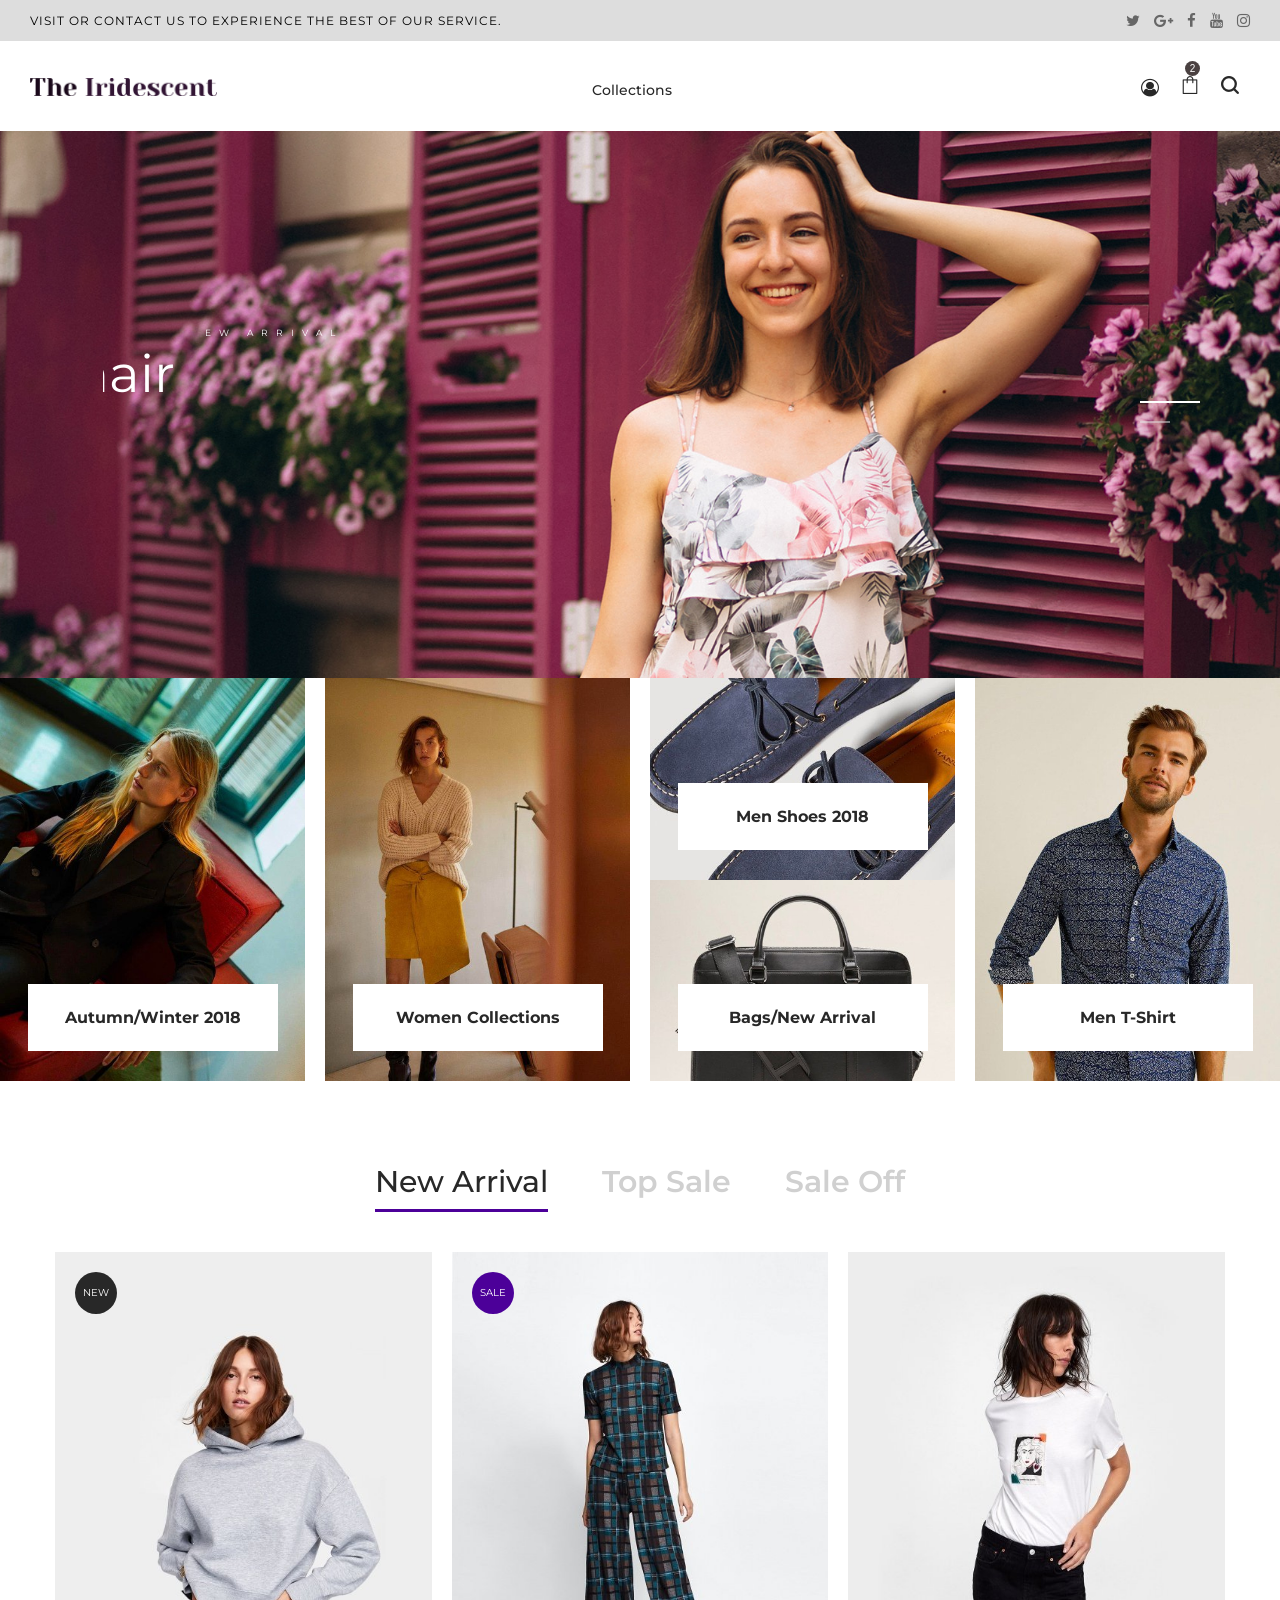
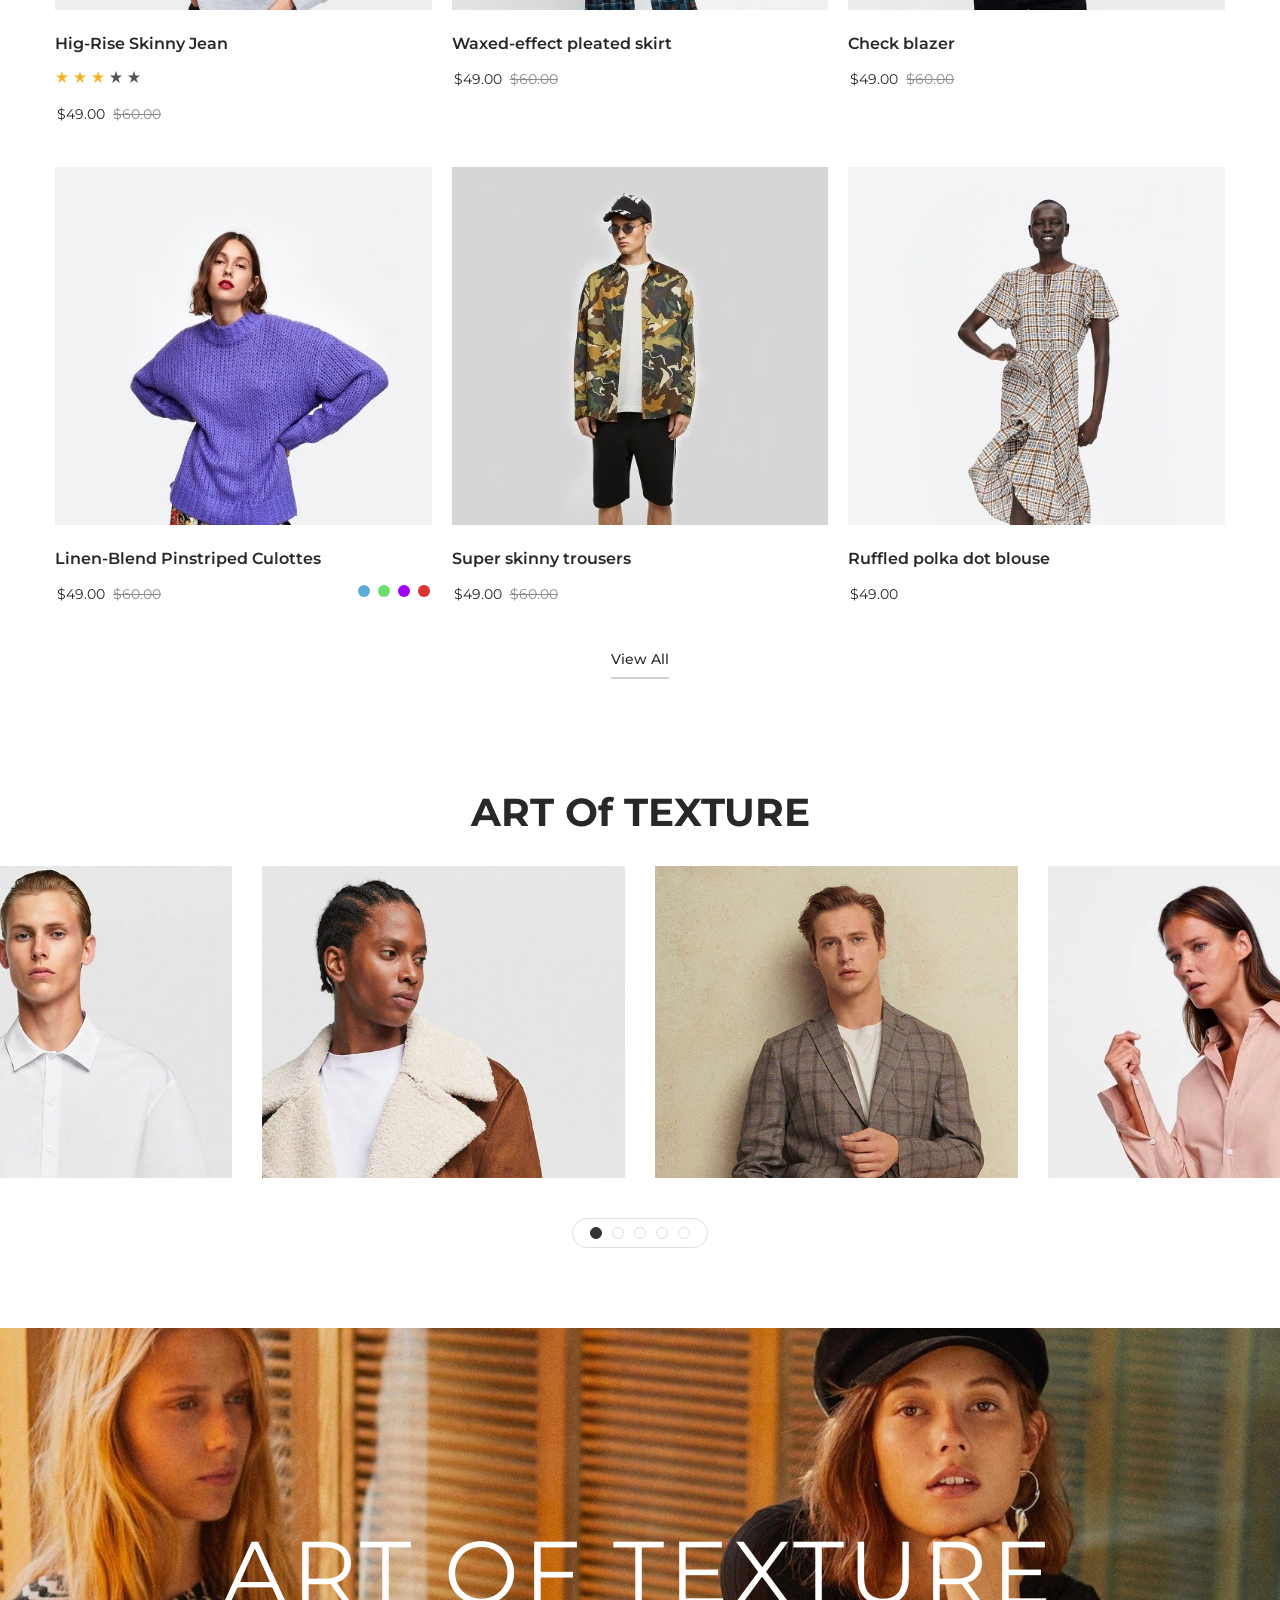
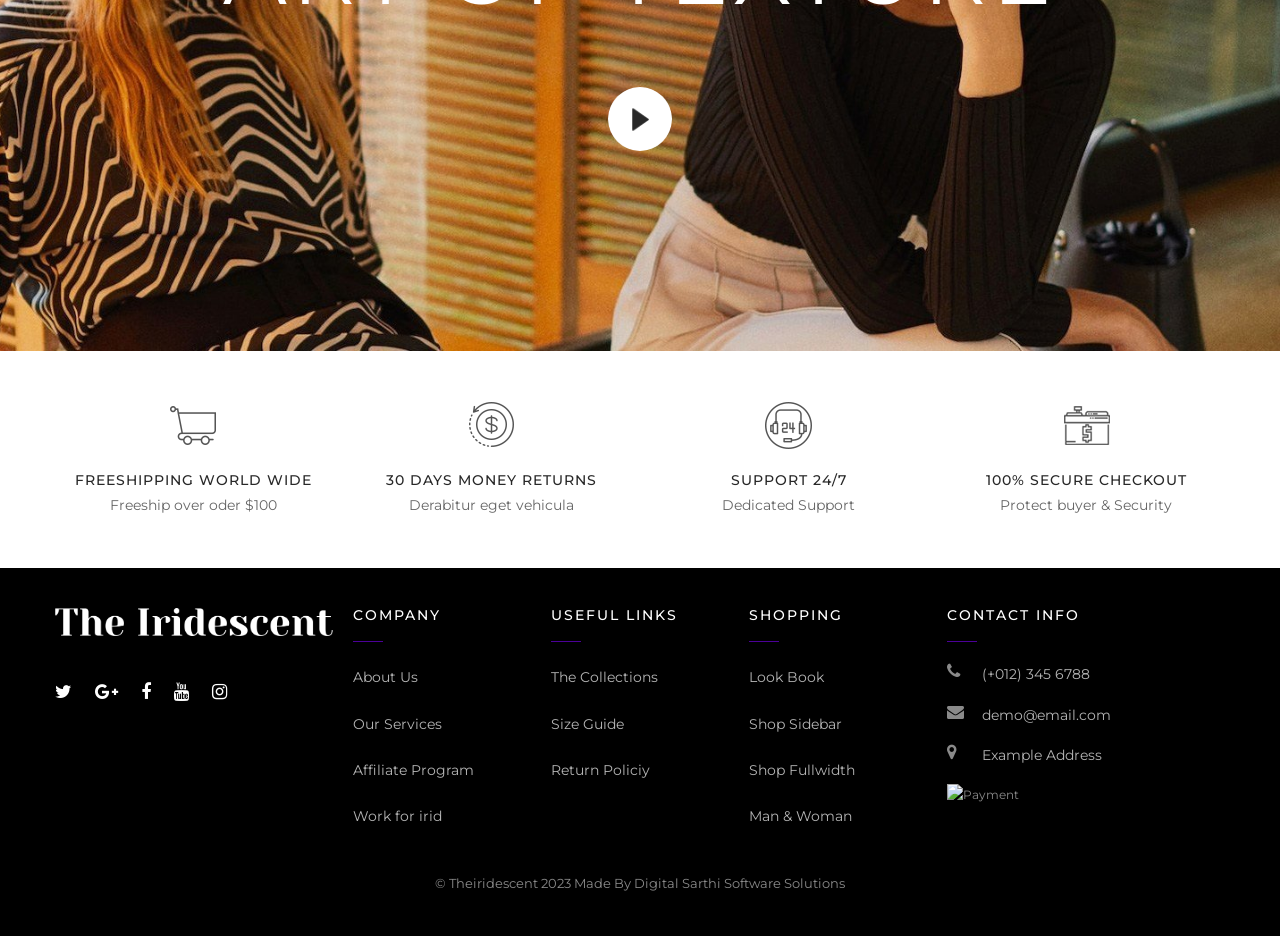
==== commit 857b0971: "Their - 6 Updated code change the required details" ====
--- a/index.html
+++ b/index.html
@@ -916,7 +916,860 @@
 
 
             <!-- Product Tab area Start Here -->
-                <!-- Code updated in shop-collections.html -->
+            <section class="product-tab-area pt--80 pt-md--20 pb--80 pb-md--30">
+                <div class="container">
+                    <div class="row">
+                        <div class="col-12">
+                            <div class="product-tab tab-style-1">
+                                <div class="nav nav-tabs product-tab__head mb--40 mb-md--30" id="product-tab"
+                                    role="tablist">
+                                    <button type="button" class="product-tab__link nav-link active" id="nav-new-arrival-tab"
+                                        data-bs-toggle="tab" data-bs-target="#nav-new-arrival" role="tab" aria-selected="true">
+                                        <span>New Arrival</span>
+                                    </button>
+                                    <button type="button" class="product-tab__link nav-link" id="nav-top-sale-tab" data-bs-toggle="tab"
+                                    data-bs-target="#nav-top-sale" role="tab" aria-selected="true">
+                                        <span>Top Sale</span>
+                                    </button>
+                                    <button type="button" class="product-tab__link nav-link" id="nav-sale-off-tab" data-bs-toggle="tab"
+                                    data-bs-target="#nav-sale-off" role="tab" aria-selected="true">
+                                        <span>Sale Off</span>
+                                    </button>
+                                </div>
+                                <div class="tab-content product-tab__content" id="product-tabContent">
+                                    <div class="tab-pane fade show active" id="nav-new-arrival" role="tabpanel"
+                                        aria-labelledby="nav-new-arrival-tab">
+                                        <div class="row">
+                                            <div class="col-lg-4 col-sm-6 mb--40 mb-md--30">
+                                                <div class="irid-product">
+                                                    <div class="product-inner">
+                                                        <figure class="product-image">
+                                                            <div class="product-image--holder">
+                                                                <a href="product-details.html">
+                                                                    <img src="assets/img/products/prod-19-4-500x475.jpg"
+                                                                        alt="Product Image" class="primary-image">
+                                                                    <img src="assets/img/products/prod-19-1-500x475.jpg"
+                                                                        alt="Product Image" class="secondary-image">
+                                                                </a>
+                                                            </div>
+                                                            <div class="irid-product-action">
+                                                                <div class="product-action">
+                                                                    
+                                                                    <a class="add_to_cart_btn action-btn"
+                                                                        href="cart.html" data-bs-toggle="tooltip"
+                                                                        data-bs-placement="left" title="Add to Cart">
+                                                                        <i class="dl-icon-cart29"></i>
+                                                                    </a>
+                                                                    <a class="add_wishlist action-btn"
+                                                                        href="wishlist.html" data-bs-toggle="tooltip"
+                                                                        data-bs-placement="left" title="Add to Wishlist">
+                                                                        <i class="dl-icon-heart4"></i>
+                                                                    </a>
+                                                                    
+                                                                </div>
+                                                            </div>
+                                                            <span class="product-badge new">New</span>
+                                                        </figure>
+                                                        <div class="product-info">
+                                                            <h3 class="product-title">
+                                                                <a href="product-details.html">Hig-Rise Skinny Jean</a>
+                                                            </h3>
+                                                            <div class="product-rating">
+                                                                <span>
+                                                                    <i class="dl-icon-star rated"></i>
+                                                                    <i class="dl-icon-star rated"></i>
+                                                                    <i class="dl-icon-star rated"></i>
+                                                                    <i class="dl-icon-star"></i>
+                                                                    <i class="dl-icon-star"></i>
+                                                                </span>
+                                                            </div>
+                                                            <span class="product-price-wrapper">
+                                                                <span class="money">$49.00</span>
+                                                                <span class="product-price-old">
+                                                                    <span class="money">$60.00</span>
+                                                                </span>
+                                                            </span>
+                                                        </div>
+                                                    </div>
+                                                </div>
+                                            </div>
+                                            <div class="col-lg-4 col-sm-6 mb--40 mb-md--30">
+                                                <div class="irid-product">
+                                                    <div class="product-inner">
+                                                        <figure class="product-image">
+                                                            <div class="product-image--holder">
+                                                                <a href="product-details.html">
+                                                                    <img src="assets/img/products/prod-18-1-500x475.jpg"
+                                                                        alt="Product Image" class="primary-image">
+                                                                    <img src="assets/img/products/prod-18-4-500x475.jpg"
+                                                                        alt="Product Image" class="secondary-image">
+                                                                </a>
+                                                            </div>
+                                                            <div class="irid-product-action">
+                                                                <div class="product-action">
+                                                                    
+                                                                    <a class="add_to_cart_btn action-btn"
+                                                                        href="cart.html" data-bs-toggle="tooltip"
+                                                                        data-bs-placement="left" title="Add to Cart">
+                                                                        <i class="dl-icon-cart29"></i>
+                                                                    </a>
+                                                                    <a class="add_wishlist action-btn"
+                                                                        href="wishlist.html" data-bs-toggle="tooltip"
+                                                                        data-bs-placement="left" title="Add to Wishlist">
+                                                                        <i class="dl-icon-heart4"></i>
+                                                                    </a>
+                                                                    
+                                                                </div>
+                                                            </div>
+                                                            <span class="product-badge sale">Sale</span>
+                                                        </figure>
+                                                        <div class="product-info">
+                                                            <h3 class="product-title">
+                                                                <a href="product-details.html">Waxed-effect pleated
+                                                                    skirt</a>
+                                                            </h3>
+                                                            <span class="product-price-wrapper">
+                                                                <span class="money">$49.00</span>
+                                                                <span class="product-price-old">
+                                                                    <span class="money">$60.00</span>
+                                                                </span>
+                                                            </span>
+                                                        </div>
+                                                    </div>
+                                                </div>
+                                            </div>
+                                            <div class="col-lg-4 col-sm-6 mb--40 mb-md--30">
+                                                <div class="irid-product">
+                                                    <div class="product-inner">
+                                                        <figure class="product-image">
+                                                            <div class="product-image--holder">
+                                                                <a href="product-details.html">
+                                                                    <img src="assets/img/products/prod-20-1-500x475.jpg"
+                                                                        alt="Product Image" class="primary-image">
+                                                                    <img src="assets/img/products/prod-20-2-500x475.jpg"
+                                                                        alt="Product Image" class="secondary-image">
+                                                                </a>
+                                                            </div>
+                                                            <div class="irid-product-action">
+                                                                <div class="product-action">
+                                                                    
+                                                                    <a class="add_to_cart_btn action-btn"
+                                                                        href="cart.html" data-bs-toggle="tooltip"
+                                                                        data-bs-placement="left" title="Add to Cart">
+                                                                        <i class="dl-icon-cart29"></i>
+                                                                    </a>
+                                                                    <a class="add_wishlist action-btn"
+                                                                        href="wishlist.html" data-bs-toggle="tooltip"
+                                                                        data-bs-placement="left" title="Add to Wishlist">
+                                                                        <i class="dl-icon-heart4"></i>
+                                                                    </a>
+                                                                    
+                                                                </div>
+                                                            </div>
+                                                        </figure>
+                                                        <div class="product-info">
+                                                            <h3 class="product-title">
+                                                                <a href="product-details.html">Check blazer</a>
+                                                            </h3>
+                                                            <span class="product-price-wrapper">
+                                                                <span class="money">$49.00</span>
+                                                                <span class="product-price-old">
+                                                                    <span class="money">$60.00</span>
+                                                                </span>
+                                                            </span>
+                                                        </div>
+                                                    </div>
+                                                </div>
+                                            </div>
+                                            <div class="col-lg-4 col-sm-6 mb--40 mb-md--30">
+                                                <div class="irid-product">
+                                                    <div class="product-inner">
+                                                        <figure class="product-image">
+                                                            <div class="product-image--holder">
+                                                                <a href="product-details.html">
+                                                                    <img src="assets/img/products/prod-15-1-500x475.jpg"
+                                                                        alt="Product Image" class="primary-image">
+                                                                    <img src="assets/img/products/prod-15-3-500x475.jpg"
+                                                                        alt="Product Image" class="secondary-image">
+                                                                </a>
+                                                            </div>
+                                                            <div class="irid-product-action">
+                                                                <div class="product-action">
+                                                                    
+                                                                    <a class="add_to_cart_btn action-btn"
+                                                                        href="cart.html" data-bs-toggle="tooltip"
+                                                                        data-bs-placement="left" title="Add to Cart">
+                                                                        <i class="dl-icon-cart29"></i>
+                                                                    </a>
+                                                                    <a class="add_wishlist action-btn"
+                                                                        href="wishlist.html" data-bs-toggle="tooltip"
+                                                                        data-bs-placement="left" title="Add to Wishlist">
+                                                                        <i class="dl-icon-heart4"></i>
+                                                                    </a>
+                                                                    
+                                                                </div>
+                                                            </div>
+                                                        </figure>
+                                                        <div class="product-info">
+                                                            <h3 class="product-title">
+                                                                <a href="product-details.html">Linen-Blend Pinstriped
+                                                                    Culottes</a>
+                                                            </h3>
+                                                            <span class="product-price-wrapper">
+                                                                <span class="money">$49.00</span>
+                                                                <span class="product-price-old">
+                                                                    <span class="money">$60.00</span>
+                                                                </span>
+                                                            </span>
+                                                            <div class="product-color-swatch">
+                                                                <a class="product-color-swatch-btn blue">
+                                                                    <span class="product-color-swatch-label">Blue</span>
+                                                                </a>
+                                                                <a class="product-color-swatch-btn green">
+                                                                    <span
+                                                                        class="product-color-swatch-label">Green</span>
+                                                                </a>
+                                                                <a class="product-color-swatch-btn pink">
+                                                                    <span class="product-color-swatch-label">Pink</span>
+                                                                </a>
+                                                                <a class="product-color-swatch-btn red">
+                                                                    <span class="product-color-swatch-label">Red</span>
+                                                                </a>
+                                                            </div>
+                                                        </div>
+                                                    </div>
+                                                </div>
+                                            </div>
+                                            <div class="col-lg-4 col-sm-6 mb--40 mb-md--30">
+                                                <div class="irid-product">
+                                                    <div class="product-inner">
+                                                        <figure class="product-image">
+                                                            <div class="product-image--holder">
+                                                                <a href="product-details.html">
+                                                                    <img src="assets/img/products/prod-13-1-500x475.jpg"
+                                                                        alt="Product Image" class="primary-image">
+                                                                    <img src="assets/img/products/prod-13-2-500x475.jpg"
+                                                                        alt="Product Image" class="secondary-image">
+                                                                </a>
+                                                            </div>
+                                                            <div class="irid-product-action">
+                                                                <div class="product-action">
+                                                                    
+                                                                    <a class="add_to_cart_btn action-btn"
+                                                                        href="cart.html" data-bs-toggle="tooltip"
+                                                                        data-bs-placement="left" title="Add to Cart">
+                                                                        <i class="dl-icon-cart29"></i>
+                                                                    </a>
+                                                                    <a class="add_wishlist action-btn"
+                                                                        href="wishlist.html" data-bs-toggle="tooltip"
+                                                                        data-bs-placement="left" title="Add to Wishlist">
+                                                                        <i class="dl-icon-heart4"></i>
+                                                                    </a>
+                                                                    
+                                                                </div>
+                                                            </div>
+                                                        </figure>
+                                                        <div class="product-info">
+                                                            <h3 class="product-title">
+                                                                <a href="product-details.html">Super skinny trousers</a>
+                                                            </h3>
+                                                            <span class="product-price-wrapper">
+                                                                <span class="money">$49.00</span>
+                                                                <span class="product-price-old">
+                                                                    <span class="money">$60.00</span>
+                                                                </span>
+                                                            </span>
+                                                        </div>
+                                                    </div>
+                                                </div>
+                                            </div>
+                                            <div class="col-lg-4 col-sm-6 mb--40 mb-md--30">
+                                                <div class="irid-product">
+                                                    <div class="product-inner">
+                                                        <figure class="product-image">
+                                                            <div class="product-image--holder">
+                                                                <a href="product-details.html">
+                                                                    <img src="assets/img/products/prod-1-1-500x475.jpg"
+                                                                        alt="Product Image" class="primary-image">
+                                                                    <img src="assets/img/products/prod-1-1-500x475.jpg"
+                                                                        alt="Product Image" class="secondary-image">
+                                                                </a>
+                                                            </div>
+                                                            <div class="irid-product-action">
+                                                                <div class="product-action">
+                                                                    
+                                                                    <a class="add_to_cart_btn action-btn"
+                                                                        href="cart.html" data-bs-toggle="tooltip"
+                                                                        data-bs-placement="left" title="Add to Cart">
+                                                                        <i class="dl-icon-cart29"></i>
+                                                                    </a>
+                                                                    <a class="add_wishlist action-btn"
+                                                                        href="wishlist.html" data-bs-toggle="tooltip"
+                                                                        data-bs-placement="left" title="Add to Wishlist">
+                                                                        <i class="dl-icon-heart4"></i>
+                                                                    </a>
+                                                                    
+                                                                </div>
+                                                            </div>
+                                                        </figure>
+                                                        <div class="product-info">
+                                                            <h3 class="product-title">
+                                                                <a href="product-details.html">Ruffled polka dot
+                                                                    blouse</a>
+                                                            </h3>
+                                                            <span class="product-price-wrapper">
+                                                                <span class="money">$49.00</span>
+                                                            </span>
+                                                        </div>
+                                                    </div>
+                                                </div>
+                                            </div>
+                                        </div>
+                                    </div>
+                                    <div class="tab-pane fade" id="nav-top-sale" role="tabpanel"
+                                        aria-labelledby="nav-top-sale-tab">
+                                        <div class="row">
+                                            <div class="col-lg-4 col-sm-6 mb--40 mb-md--30">
+                                                <div class="irid-product">
+                                                    <div class="product-inner">
+                                                        <figure class="product-image">
+                                                            <div class="product-image--holder">
+                                                                <a href="product-details.html">
+                                                                    <img src="assets/img/products/prod-20-1-500x475.jpg"
+                                                                        alt="Product Image" class="primary-image">
+                                                                    <img src="assets/img/products/prod-20-2-500x475.jpg"
+                                                                        alt="Product Image" class="secondary-image">
+                                                                </a>
+                                                            </div>
+                                                            <div class="irid-product-action">
+                                                                <div class="product-action">
+                                                                    
+                                                                    <a class="add_to_cart_btn action-btn"
+                                                                        href="cart.html" data-bs-toggle="tooltip"
+                                                                        data-bs-placement="left" title="Add to Cart">
+                                                                        <i class="dl-icon-cart29"></i>
+                                                                    </a>
+                                                                    <a class="add_wishlist action-btn"
+                                                                        href="wishlist.html" data-bs-toggle="tooltip"
+                                                                        data-bs-placement="left" title="Add to Wishlist">
+                                                                        <i class="dl-icon-heart4"></i>
+                                                                    </a>
+                                                                    
+                                                                </div>
+                                                            </div>
+                                                        </figure>
+                                                        <div class="product-info">
+                                                            <h3 class="product-title">
+                                                                <a href="product-details.html">Limited edition v-neck
+                                                                    t-shirt</a>
+                                                            </h3>
+                                                            <span class="product-price-wrapper">
+                                                                <span class="money">$49.00</span>
+                                                                <span class="product-price-old">
+                                                                    <span class="money">$60.00</span>
+                                                                </span>
+                                                            </span>
+                                                        </div>
+                                                    </div>
+                                                </div>
+                                            </div>
+                                            <div class="col-lg-4 col-sm-6 mb--40 mb-md--30">
+                                                <div class="irid-product">
+                                                    <div class="product-inner">
+                                                        <figure class="product-image">
+                                                            <div class="product-image--holder">
+                                                                <a href="product-details.html">
+                                                                    <img src="assets/img/products/prod-17-1-500x475.jpg"
+                                                                        alt="Product Image" class="primary-image">
+                                                                    <img src="assets/img/products/prod-17-4-500x475.jpg"
+                                                                        alt="Product Image" class="secondary-image">
+                                                                </a>
+                                                            </div>
+                                                            <div class="irid-product-action">
+                                                                <div class="product-action">
+                                                                    
+                                                                    <a class="add_to_cart_btn action-btn"
+                                                                        href="cart.html" data-bs-toggle="tooltip"
+                                                                        data-bs-placement="left" title="Add to Cart">
+                                                                        <i class="dl-icon-cart29"></i>
+                                                                    </a>
+                                                                    <a class="add_wishlist action-btn"
+                                                                        href="wishlist.html" data-bs-toggle="tooltip"
+                                                                        data-bs-placement="left" title="Add to Wishlist">
+                                                                        <i class="dl-icon-heart4"></i>
+                                                                    </a>
+                                                                    
+                                                                </div>
+                                                            </div>
+                                                            <span class="product-badge hot">hot</span>
+                                                        </figure>
+                                                        <div class="product-info">
+                                                            <h3 class="product-title">
+                                                                <a href="product-details.html">Chain print bermuda
+                                                                    shorts</a>
+                                                            </h3>
+                                                            <span class="product-price-wrapper">
+                                                                <span class="money">$49.00</span>
+                                                                <span class="product-price-old">
+                                                                    <span class="money">$60.00</span>
+                                                                </span>
+                                                            </span>
+                                                        </div>
+                                                    </div>
+                                                </div>
+                                            </div>
+                                            <div class="col-lg-4 col-sm-6 mb--40 mb-md--30">
+                                                <div class="irid-product">
+                                                    <div class="product-inner">
+                                                        <figure class="product-image">
+                                                            <div class="product-image--holder">
+                                                                <a href="product-details.html">
+                                                                    <img src="assets/img/products/prod-12-1-500x475.jpg"
+                                                                        alt="Product Image" class="primary-image">
+                                                                    <img src="assets/img/products/prod-12-4-500x475.jpg"
+                                                                        alt="Product Image" class="secondary-image">
+                                                                </a>
+                                                            </div>
+                                                            <div class="irid-product-action">
+                                                                <div class="product-action">
+                                                                    
+                                                                    <a class="add_to_cart_btn action-btn"
+                                                                        href="cart.html" data-bs-toggle="tooltip"
+                                                                        data-bs-placement="left" title="Add to Cart">
+                                                                        <i class="dl-icon-cart29"></i>
+                                                                    </a>
+                                                                    <a class="add_wishlist action-btn"
+                                                                        href="wishlist.html" data-bs-toggle="tooltip"
+                                                                        data-bs-placement="left" title="Add to Wishlist">
+                                                                        <i class="dl-icon-heart4"></i>
+                                                                    </a>
+                                                                    
+                                                                </div>
+                                                            </div>
+                                                        </figure>
+                                                        <div class="product-info">
+                                                            <h3 class="product-title">
+                                                                <a href="product-details.html">Open sweatshirt</a>
+                                                            </h3>
+                                                            <span class="product-price-wrapper">
+                                                                <span class="money">$49.00</span>
+                                                                <span class="product-price-old">
+                                                                    <span class="money">$60.00</span>
+                                                                </span>
+                                                            </span>
+                                                        </div>
+                                                    </div>
+                                                </div>
+                                            </div>
+                                            <div class="col-lg-4 col-sm-6 mb--40 mb-md--30">
+                                                <div class="irid-product">
+                                                    <div class="product-inner">
+                                                        <figure class="product-image">
+                                                            <div class="product-image--holder">
+                                                                <a href="product-details.html">
+                                                                    <img src="assets/img/products/prod-11-1-500x475.jpg"
+                                                                        alt="Product Image" class="primary-image">
+                                                                    <img src="assets/img/products/prod-11-2-500x475.jpg"
+                                                                        alt="Product Image" class="secondary-image">
+                                                                </a>
+                                                            </div>
+                                                            <div class="irid-product-action">
+                                                                <div class="product-action">
+                                                                    
+                                                                    <a class="add_to_cart_btn action-btn"
+                                                                        href="cart.html" data-bs-toggle="tooltip"
+                                                                        data-bs-placement="left" title="Add to Cart">
+                                                                        <i class="dl-icon-cart29"></i>
+                                                                    </a>
+                                                                    <a class="add_wishlist action-btn"
+                                                                        href="wishlist.html" data-bs-toggle="tooltip"
+                                                                        data-bs-placement="left" title="Add to Wishlist">
+                                                                        <i class="dl-icon-heart4"></i>
+                                                                    </a>
+                                                                    
+                                                                </div>
+                                                            </div>
+                                                        </figure>
+                                                        <div class="product-info">
+                                                            <h3 class="product-title">
+                                                                <a href="product-details.html">Dress with belt</a>
+                                                            </h3>
+                                                            <span class="product-price-wrapper">
+                                                                <span class="money">$49.00</span>
+                                                                <span class="product-price-old">
+                                                                    <span class="money">$60.00</span>
+                                                                </span>
+                                                            </span>
+                                                        </div>
+                                                    </div>
+                                                </div>
+                                            </div>
+                                            <div class="col-lg-4 col-sm-6 mb--40 mb-md--30">
+                                                <div class="irid-product">
+                                                    <div class="product-inner">
+                                                        <figure class="product-image">
+                                                            <div class="product-image--holder">
+                                                                <a href="product-details.html">
+                                                                    <img src="assets/img/products/prod-9-1-500x475.jpg"
+                                                                        alt="Product Image" class="primary-image">
+                                                                    <img src="assets/img/products/prod-9-2-500x475.jpg"
+                                                                        alt="Product Image" class="secondary-image">
+                                                                </a>
+                                                            </div>
+                                                            <div class="irid-product-action">
+                                                                <div class="product-action">
+                                                                    
+                                                                    <a class="add_to_cart_btn action-btn"
+                                                                        href="cart.html" data-bs-toggle="tooltip"
+                                                                        data-bs-placement="left" title="Add to Cart">
+                                                                        <i class="dl-icon-cart29"></i>
+                                                                    </a>
+                                                                    <a class="add_wishlist action-btn"
+                                                                        href="wishlist.html" data-bs-toggle="tooltip"
+                                                                        data-bs-placement="left" title="Add to Wishlist">
+                                                                        <i class="dl-icon-heart4"></i>
+                                                                    </a>
+                                                                    
+                                                                </div>
+                                                            </div>
+                                                        </figure>
+                                                        <div class="product-info">
+                                                            <h3 class="product-title">
+                                                                <a href="product-details.html">Jogging trousers</a>
+                                                            </h3>
+                                                            <span class="product-price-wrapper">
+                                                                <span class="money">$49.00</span>
+                                                                <span class="product-price-old">
+                                                                    <span class="money">$60.00</span>
+                                                                </span>
+                                                            </span>
+                                                        </div>
+                                                    </div>
+                                                </div>
+                                            </div>
+                                            <div class="col-lg-4 col-sm-6 mb--40 mb-md--30">
+                                                <div class="irid-product">
+                                                    <div class="product-inner">
+                                                        <figure class="product-image">
+                                                            <div class="product-image--holder">
+                                                                <a href="product-details.html">
+                                                                    <img src="assets/img/products/prod-8-1-500x475.jpg"
+                                                                        alt="Product Image" class="primary-image">
+                                                                    <img src="assets/img/products/prod-8-2-500x475.jpg"
+                                                                        alt="Product Image" class="secondary-image">
+                                                                </a>
+                                                            </div>
+                                                            <div class="irid-product-action">
+                                                                <div class="product-action">
+                                                                    
+                                                                    <a class="add_to_cart_btn action-btn"
+                                                                        href="cart.html" data-bs-toggle="tooltip"
+                                                                        data-bs-placement="left" title="Add to Cart">
+                                                                        <i class="dl-icon-cart29"></i>
+                                                                    </a>
+                                                                    <a class="add_wishlist action-btn"
+                                                                        href="wishlist.html" data-bs-toggle="tooltip"
+                                                                        data-bs-placement="left" title="Add to Wishlist">
+                                                                        <i class="dl-icon-heart4"></i>
+                                                                    </a>
+                                                                    
+                                                                </div>
+                                                            </div>
+                                                        </figure>
+                                                        <div class="product-info">
+                                                            <h3 class="product-title">
+                                                                <a href="product-details.html">Polka dot blouse</a>
+                                                            </h3>
+                                                            <span class="product-price-wrapper">
+                                                                <span class="money">$49.00</span>
+                                                                <span class="product-price-old">
+                                                                    <span class="money">$60.00</span>
+                                                                </span>
+                                                            </span>
+                                                        </div>
+                                                    </div>
+                                                </div>
+                                            </div>
+                                        </div>
+                                    </div>
+                                    <div class="tab-pane fade" id="nav-sale-off" role="tabpanel"
+                                        aria-labelledby="nav-sale-off-tab">
+                                        <div class="row">
+                                            <div class="col-lg-4 col-sm-6 mb--40 mb-md--30">
+                                                <div class="irid-product">
+                                                    <div class="product-inner">
+                                                        <figure class="product-image">
+                                                            <div class="product-image--holder">
+                                                                <a href="product-details.html">
+                                                                    <img src="assets/img/products/prod-20-1-500x475.jpg"
+                                                                        alt="Product Image" class="primary-image">
+                                                                    <img src="assets/img/products/prod-20-2-500x475.jpg"
+                                                                        alt="Product Image" class="secondary-image">
+                                                                </a>
+                                                            </div>
+                                                            <div class="irid-product-action">
+                                                                <div class="product-action">
+                                                                    
+                                                                    <a class="add_to_cart_btn action-btn"
+                                                                        href="cart.html" data-bs-toggle="tooltip"
+                                                                        data-bs-placement="left" title="Add to Cart">
+                                                                        <i class="dl-icon-cart29"></i>
+                                                                    </a>
+                                                                    <a class="add_wishlist action-btn"
+                                                                        href="wishlist.html" data-bs-toggle="tooltip"
+                                                                        data-bs-placement="left" title="Add to Wishlist">
+                                                                        <i class="dl-icon-heart4"></i>
+                                                                    </a>
+                                                                    
+                                                                </div>
+                                                            </div>
+                                                        </figure>
+                                                        <div class="product-info">
+                                                            <h3 class="product-title">
+                                                                <a href="product-details.html">Limited edition v-neck
+                                                                    t-shirt</a>
+                                                            </h3>
+                                                            <span class="product-price-wrapper">
+                                                                <span class="money">$49.00</span>
+                                                                <span class="product-price-old">
+                                                                    <span class="money">$60.00</span>
+                                                                </span>
+                                                            </span>
+                                                        </div>
+                                                    </div>
+                                                </div>
+                                            </div>
+                                            <div class="col-lg-4 col-sm-6 mb--40 mb-md--30">
+                                                <div class="irid-product">
+                                                    <div class="product-inner">
+                                                        <figure class="product-image">
+                                                            <div class="product-image--holder">
+                                                                <a href="product-details.html">
+                                                                    <img src="assets/img/products/prod-17-1-500x475.jpg"
+                                                                        alt="Product Image" class="primary-image">
+                                                                    <img src="assets/img/products/prod-17-4-500x475.jpg"
+                                                                        alt="Product Image" class="secondary-image">
+                                                                </a>
+                                                            </div>
+                                                            <div class="irid-product-action">
+                                                                <div class="product-action">
+                                                                    
+                                                                    <a class="add_to_cart_btn action-btn"
+                                                                        href="cart.html" data-bs-toggle="tooltip"
+                                                                        data-bs-placement="left" title="Add to Cart">
+                                                                        <i class="dl-icon-cart29"></i>
+                                                                    </a>
+                                                                    <a class="add_wishlist action-btn"
+                                                                        href="wishlist.html" data-bs-toggle="tooltip"
+                                                                        data-bs-placement="left" title="Add to Wishlist">
+                                                                        <i class="dl-icon-heart4"></i>
+                                                                    </a>
+                                                                    
+                                                                </div>
+                                                            </div>
+                                                            <span class="product-badge hot">hot</span>
+                                                        </figure>
+                                                        <div class="product-info">
+                                                            <h3 class="product-title">
+                                                                <a href="product-details.html">Chain print bermuda
+                                                                    shorts</a>
+                                                            </h3>
+                                                            <span class="product-price-wrapper">
+                                                                <span class="money">$49.00</span>
+                                                                <span class="product-price-old">
+                                                                    <span class="money">$60.00</span>
+                                                                </span>
+                                                            </span>
+                                                        </div>
+                                                    </div>
+                                                </div>
+                                            </div>
+                                            <div class="col-lg-4 col-sm-6 mb--40 mb-md--30">
+                                                <div class="irid-product">
+                                                    <div class="product-inner">
+                                                        <figure class="product-image">
+                                                            <div class="product-image--holder">
+                                                                <a href="product-details.html">
+                                                                    <img src="assets/img/products/prod-12-1-500x475.jpg"
+                                                                        alt="Product Image" class="primary-image">
+                                                                    <img src="assets/img/products/prod-12-4-500x475.jpg"
+                                                                        alt="Product Image" class="secondary-image">
+                                                                </a>
+                                                            </div>
+                                                            <div class="irid-product-action">
+                                                                <div class="product-action">
+                                                                    
+                                                                    <a class="add_to_cart_btn action-btn"
+                                                                        href="cart.html" data-bs-toggle="tooltip"
+                                                                        data-bs-placement="left" title="Add to Cart">
+                                                                        <i class="dl-icon-cart29"></i>
+                                                                    </a>
+                                                                    <a class="add_wishlist action-btn"
+                                                                        href="wishlist.html" data-bs-toggle="tooltip"
+                                                                        data-bs-placement="left" title="Add to Wishlist">
+                                                                        <i class="dl-icon-heart4"></i>
+                                                                    </a>
+                                                                    
+                                                                </div>
+                                                            </div>
+                                                        </figure>
+                                                        <div class="product-info">
+                                                            <h3 class="product-title">
+                                                                <a href="product-details.html">Open sweatshirt</a>
+                                                            </h3>
+                                                            <span class="product-price-wrapper">
+                                                                <span class="money">$49.00</span>
+                                                                <span class="product-price-old">
+                                                                    <span class="money">$60.00</span>
+                                                                </span>
+                                                            </span>
+                                                        </div>
+                                                    </div>
+                                                </div>
+                                            </div>
+                                            <div class="col-lg-4 col-sm-6 mb--40 mb-md--30">
+                                                <div class="irid-product">
+                                                    <div class="product-inner">
+                                                        <figure class="product-image">
+                                                            <div class="product-image--holder">
+                                                                <a href="product-details.html">
+                                                                    <img src="assets/img/products/prod-11-1-500x475.jpg"
+                                                                        alt="Product Image" class="primary-image">
+                                                                    <img src="assets/img/products/prod-11-2-500x475.jpg"
+                                                                        alt="Product Image" class="secondary-image">
+                                                                </a>
+                                                            </div>
+                                                            <div class="irid-product-action">
+                                                                <div class="product-action">
+                                                                    
+                                                                    <a class="add_to_cart_btn action-btn"
+                                                                        href="cart.html" data-bs-toggle="tooltip"
+                                                                        data-bs-placement="left" title="Add to Cart">
+                                                                        <i class="dl-icon-cart29"></i>
+                                                                    </a>
+                                                                    <a class="add_wishlist action-btn"
+                                                                        href="wishlist.html" data-bs-toggle="tooltip"
+                                                                        data-bs-placement="left" title="Add to Wishlist">
+                                                                        <i class="dl-icon-heart4"></i>
+                                                                    </a>
+                                                                    
+                                                                </div>
+                                                            </div>
+                                                        </figure>
+                                                        <div class="product-info">
+                                                            <h3 class="product-title">
+                                                                <a href="product-details.html">Dress with belt</a>
+                                                            </h3>
+                                                            <span class="product-price-wrapper">
+                                                                <span class="money">$49.00</span>
+                                                                <span class="product-price-old">
+                                                                    <span class="money">$60.00</span>
+                                                                </span>
+                                                            </span>
+                                                        </div>
+                                                    </div>
+                                                </div>
+                                            </div>
+                                            <div class="col-lg-4 col-sm-6 mb--40 mb-md--30">
+                                                <div class="irid-product">
+                                                    <div class="product-inner">
+                                                        <figure class="product-image">
+                                                            <div class="product-image--holder">
+                                                                <a href="product-details.html">
+                                                                    <img src="assets/img/products/prod-9-1-500x475.jpg"
+                                                                        alt="Product Image" class="primary-image">
+                                                                    <img src="assets/img/products/prod-9-2-500x475.jpg"
+                                                                        alt="Product Image" class="secondary-image">
+                                                                </a>
+                                                            </div>
+                                                            <div class="irid-product-action">
+                                                                <div class="product-action">
+                                                                    
+                                                                    <a class="add_to_cart_btn action-btn"
+                                                                        href="cart.html" data-bs-toggle="tooltip"
+                                                                        data-bs-placement="left" title="Add to Cart">
+                                                                        <i class="dl-icon-cart29"></i>
+                                                                    </a>
+                                                                    <a class="add_wishlist action-btn"
+                                                                        href="wishlist.html" data-bs-toggle="tooltip"
+                                                                        data-bs-placement="left" title="Add to Wishlist">
+                                                                        <i class="dl-icon-heart4"></i>
+                                                                    </a>
+                                                                    
+                                                                </div>
+                                                            </div>
+                                                        </figure>
+                                                        <div class="product-info">
+                                                            <h3 class="product-title">
+                                                                <a href="product-details.html">Jogging trousers</a>
+                                                            </h3>
+                                                            <span class="product-price-wrapper">
+                                                                <span class="money">$49.00</span>
+                                                                <span class="product-price-old">
+                                                                    <span class="money">$60.00</span>
+                                                                </span>
+                                                            </span>
+                                                        </div>
+                                                    </div>
+                                                </div>
+                                            </div>
+                                            <div class="col-lg-4 col-sm-6 mb--40 mb-md--30">
+                                                <div class="irid-product">
+                                                    <div class="product-inner">
+                                                        <figure class="product-image">
+                                                            <div class="product-image--holder">
+                                                                <a href="product-details.html">
+                                                                    <img src="assets/img/products/prod-6-1-500x475.jpg"
+                                                                        alt="Product Image" class="primary-image">
+                                                                    <img src="assets/img/products/prod-6-4-500x475.jpg"
+                                                                        alt="Product Image" class="secondary-image">
+                                                                </a>
+                                                            </div>
+                                                            <div class="irid-product-action">
+                                                                <div class="product-action">
+                                                                    
+                                                                    <a class="add_to_cart_btn action-btn"
+                                                                        href="cart.html" data-bs-toggle="tooltip"
+                                                                        data-bs-placement="left" title="Add to Cart">
+                                                                        <i class="dl-icon-cart29"></i>
+                                                                    </a>
+                                                                    <a class="add_wishlist action-btn"
+                                                                        href="wishlist.html" data-bs-toggle="tooltip"
+                                                                        data-bs-placement="left" title="Add to Wishlist">
+                                                                        <i class="dl-icon-heart4"></i>
+                                                                    </a>
+                                                                    
+                                                                </div>
+                                                            </div>
+                                                        </figure>
+                                                        <div class="product-info">
+                                                            <h3 class="product-title">
+                                                                <a href="product-details.html">Patchwork print oversized
+                                                                    blouse</a>
+                                                            </h3>
+                                                            <span class="product-price-wrapper">
+                                                                <span class="money">$49.00</span>
+                                                                <span class="product-price-old">
+                                                                    <span class="money">$60.00</span>
+                                                                </span>
+                                                            </span>
+                                                        </div>
+                                                    </div>
+                                                </div>
+                                            </div>
+                                        </div>
+                                    </div>
+                                </div>
+                            </div>
+                        </div>
+                    </div>
+                    <div class="row">
+                        <div class="col-12 text-center">
+                            <a href="products-list.html" class="heading-button">View All</a>
+                        </div>
+                    </div>
+                </div>
+            </section>
             <!-- Product Tab area End Here -->
 
             
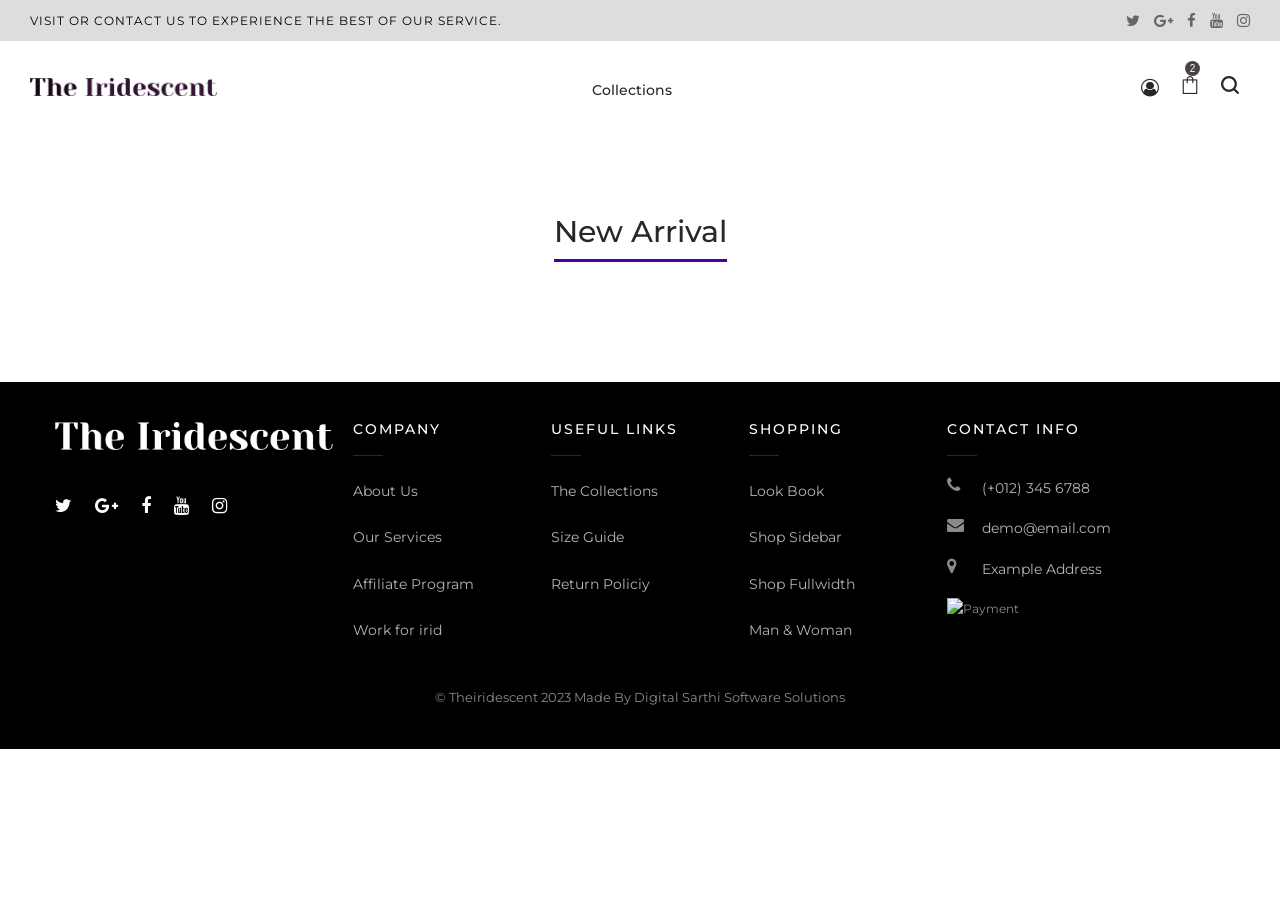
==== commit e2a9dbfa: "Regarding Their - 6 story Update of index html" ====
--- a/index.html
+++ b/index.html
@@ -629,1323 +629,864 @@
         </header>
         <!-- Mobile Header area End -->
 
-        <!-- Main Content Wrapper Start -->
-        <div id="content" class="main-content-wrapper">
-            <div class="homepage-slider" id="homepage-slider-1">
-                <div id="rev_slider_7_1_wrapper" class="rev_slider_wrapper fullwidthbanner-container"
-                    data-alias="home-12" data-source="gallery"
-                    style="margin:0px auto;background:transparent;padding:0px;margin-top:0px;margin-bottom:0px;">
-                    <!-- START REVOLUTION SLIDER 5.4.7 fullwidth mode -->
-                    <div id="rev_slider_7_1" class="rev_slider fullwidthabanner" style="display:none;"
-                        data-version="5.4.7">
-                        <ul>
-                            <!-- SLIDE  -->
-                            <li data-index="rs-15" data-transition="random-premium" data-slotamount="default"
-                                data-hideafterloop="0" data-hideslideonmobile="off" data-easein="default"
-                                data-easeout="default" data-masterspeed="default" data-thumb="" data-rotate="0"
-                                data-saveperformance="off" data-title="01" data-param1="" data-param2="" data-param3=""
-                                data-param4="" data-param5="" data-param6="" data-param7="" data-param8=""
-                                data-param9="" data-param10="" data-description="">
-                                <!-- MAIN IMAGE -->
-                                <img src="assets/img/slider1.jpg" alt="" data-bgposition="center center"
-                                    data-bgfit="cover" data-bgrepeat="no-repeat" data-bgparallax="2" class="rev-slidebg"
-                                    data-no-retina>
-                                <!-- LAYERS -->
+        <!-- Product Tab area Start Here -->
 
-                                <!-- LAYER NR. 1 -->
-                                <div class="tp-caption     rev_group" id="slide-15-layer-1"
-                                    data-x="['right','right','center','center']" data-hoffset="['120','120','0','0']"
-                                    data-y="['middle','middle','top','top']" data-voffset="['0','0','0','20']"
-                                    data-width="['838','838','380','270']" data-height="['808','808','380','270']"
-                                    data-whitespace="nowrap" data-type="group" data-responsive_offset="on"
-                                    data-frames='[{"delay":10,"speed":300,"frame":"0","from":"opacity:0;","to":"o:1;","ease":"Power3.easeInOut"},{"delay":"wait","speed":300,"frame":"999","to":"opacity:0;","ease":"Power3.easeInOut"}]'
-                                    data-margintop="[0,0,0,0]" data-marginright="[0,0,0,0]"
-                                    data-marginbottom="[0,0,0,0]" data-marginleft="[0,0,0,0]"
-                                    data-textAlign="['inherit','inherit','inherit','inherit']"
-                                    data-paddingtop="[0,0,0,0]" data-paddingright="[0,0,0,0]"
-                                    data-paddingbottom="[0,0,0,0]" data-paddingleft="[0,0,0,0]"
-                                    style="z-index: 5; min-width: 838px; max-width: 838px; max-width: 808px; max-width: 808px; white-space: nowrap; font-size: 20px; line-height: 22px; font-weight: 400; color: #ffffff; letter-spacing: 0px;">
-                                    
-                                </div>
-
-                                <!-- LAYER NR. 4 -->
-                                <div class="tp-caption     rev_group" id="slide-15-layer-4"
-                                    data-x="['left','left','center','center']" data-hoffset="['119','119','0','0']"
-                                    data-y="['middle','middle','bottom','bottom']" data-voffset="['0','0','30','30']"
-                                    data-width="['609','609','556','356']" data-height="['232','232','186','158']"
-                                    data-whitespace="nowrap" data-type="group" data-responsive_offset="on"
-                                    data-frames='[{"delay":10,"speed":300,"frame":"0","from":"opacity:0;","to":"o:1;","ease":"Power3.easeInOut"},{"delay":"wait","speed":300,"frame":"999","to":"opacity:0;","ease":"Power3.easeInOut"}]'
-                                    data-margintop="[0,0,0,0]" data-marginright="[0,0,0,0]"
-                                    data-marginbottom="[0,0,0,0]" data-marginleft="[0,0,0,0]"
-                                    data-textAlign="['inherit','inherit','inherit','inherit']"
-                                    data-paddingtop="[0,0,0,0]" data-paddingright="[0,0,0,0]"
-                                    data-paddingbottom="[0,0,0,0]" data-paddingleft="[0,0,0,0]"
-                                    style="z-index: 8; min-width: 609px; max-width: 609px; max-width: 232px; max-width: 232px; white-space: nowrap; font-size: 20px; line-height: 22px; font-weight: 400; color: #ffffff; letter-spacing: 0px;">
-                                    <!-- LAYER NR. 5 -->
-                                    <div class="tp-caption   tp-resizeme" id="slide-15-layer-5"
-                                        data-x="['center','center','center','center']" data-hoffset="['0','0','0','0']"
-                                        data-y="['top','top','top','top']" data-voffset="['0','0','0','0']"
-                                        data-letterspacing="['12','12','12','2']" data-width="none" data-height="none"
-                                        data-whitespace="nowrap" data-type="text" data-responsive_offset="on"
-                                        data-frames='[{"delay":"+1090","speed":1500,"frame":"0","from":"x:[-100%];z:0;rX:0deg;rY:0;rZ:0;sX:1;sY:1;skX:0;skY:0;","mask":"x:0px;y:0px;s:inherit;e:inherit;","to":"o:1;","ease":"Power3.easeInOut"},{"delay":"wait","speed":300,"frame":"999","to":"auto:auto;","ease":"Power3.easeInOut"}]'
-                                        data-margintop="[0,0,0,0]" data-marginright="[0,0,0,0]"
-                                        data-marginbottom="[0,0,0,0]" data-marginleft="[0,0,0,0]"
-                                        data-textAlign="['inherit','inherit','inherit','inherit']"
-                                        data-paddingtop="[0,0,0,0]" data-paddingright="[0,0,0,0]"
-                                        data-paddingbottom="[0,0,0,0]" data-paddingleft="[0,0,0,0]"
-                                        style="z-index: 9; white-space: nowrap; font-size: 14px; line-height: 20px; font-weight: 400; color: #fff; letter-spacing: 12px;font-family:Montserrat;">
-                                        NEW ARRIVAL </div>
-
-                                    <!-- LAYER NR. 6 -->
-                                    <div class="tp-caption   tp-resizeme" id="slide-15-layer-6"
-                                        data-x="['center','center','center','center']" data-hoffset="['0','0','0','0']"
-                                        data-y="['top','top','top','top']" data-voffset="['28','28','28','24']"
-                                        data-fontsize="['78','78','60','40']" data-lineheight="['90','90','60','40']"
-                                        data-width="none" data-height="none" data-whitespace="nowrap" data-type="text"
-                                        data-responsive_offset="on"
-                                        data-frames='[{"delay":"+1490","speed":1500,"frame":"0","from":"x:[-100%];z:0;rX:0deg;rY:0;rZ:0;sX:1;sY:1;skX:0;skY:0;","mask":"x:0px;y:0px;s:inherit;e:inherit;","to":"o:1;","ease":"Power3.easeInOut"},{"delay":"wait","speed":300,"frame":"999","to":"auto:auto;","ease":"Power3.easeInOut"}]'
-                                        data-margintop="[0,0,0,0]" data-marginright="[0,0,0,0]"
-                                        data-marginbottom="[0,0,0,0]" data-marginleft="[0,0,0,0]"
-                                        data-textAlign="['inherit','inherit','inherit','inherit']"
-                                        data-paddingtop="[0,0,0,0]" data-paddingright="[0,0,0,0]"
-                                        data-paddingbottom="[0,0,0,0]" data-paddingleft="[0,0,0,0]"
-                                        style="z-index: 10; white-space: nowrap; font-size: 78px; line-height: 90px; font-weight: 400; color: #fff; letter-spacing: 0px;font-family:Montserrat;">
-                                        Modern Chair </div>
-
-                                    <!-- LAYER NR. 7 -->
-                                    <a class="tp-caption LaBtnOutlineBlack rev-btn " href="#"
-                                        id="slide-15-layer-7" data-x="['center','center','center','center']"
-                                        data-hoffset="['2','2','2','2']" data-y="['top','top','top','top']"
-                                        data-voffset="['145','145','120','90']" data-width="none" data-height="none"
-                                        data-whitespace="nowrap" data-type="button" data-responsive_offset="on"
-                                        data-responsive="off"
-                                        data-frames='[{"delay":"+1770","speed":2000,"frame":"0","from":"y:[100%];z:0;rX:0deg;rY:0;rZ:0;sX:1;sY:1;skX:0;skY:0;opacity:0;","mask":"x:0px;y:[100%];s:inherit;e:inherit;","to":"o:1;","ease":"Power2.easeInOut"},{"delay":"wait","speed":300,"frame":"999","to":"auto:auto;","ease":"Power3.easeInOut"},{"frame":"hover","speed":"0","ease":"Linear.easeNone","to":"o:1;rX:0;rY:0;rZ:0;z:0;","style":"c:rgb(255,255,255);bg:rgb(40,40,40);bw:2 2 2 2;"}]'
-                                        data-margintop="[0,0,0,0]" data-marginright="[0,0,0,0]"
-                                        data-marginbottom="[0,0,0,0]" data-marginleft="[0,0,0,0]"
-                                        data-textAlign="['inherit','inherit','inherit','inherit']"
-                                        data-paddingtop="[15,15,15,12]" data-paddingright="[45,45,45,35]"
-                                        data-paddingbottom="[15,15,15,12]" data-paddingleft="[45,45,45,35]"
-                                        style="z-index: 11; white-space: nowrap; border-color:#fff;border-width:2px 2px 2px 2px;outline:none;box-shadow:none;box-sizing:border-box;-moz-box-sizing:border-box;-webkit-box-sizing:border-box;cursor:pointer;color: #fff;">Shop
-                                        Now </a>
-                                </div>
-                            </li>
-                            <!-- SLIDE  -->
-                            <li data-index="rs-16" data-transition="random-premium" data-slotamount="default"
-                                data-hideafterloop="0" data-hideslideonmobile="off" data-easein="default"
-                                data-easeout="default" data-masterspeed="default" data-thumb="" data-rotate="0"
-                                data-saveperformance="off" data-title="02" data-param1="" data-param2="" data-param3=""
-                                data-param4="" data-param5="" data-param6="" data-param7="" data-param8=""
-                                data-param9="" data-param10="" data-description="">
-                                <!-- MAIN IMAGE -->
-                                <img src="assets/img/slider2.jpg" data-bgcolor='#f8f7ee'
-                                    style='background:#f8f7ee' alt="" data-bgposition="center center" data-bgfit="cover"
-                                    data-bgrepeat="no-repeat" data-bgparallax="off" class="rev-slidebg" data-no-retina>
-                                <!-- LAYERS -->
-
-                                <!-- LAYER NR. 8 -->
-                                <div class="tp-caption     rev_group" id="slide-16-layer-1"
-                                    data-x="['left','left','center','center']" data-hoffset="['120','120','0','0']"
-                                    data-y="['middle','middle','top','top']" data-voffset="['0','0','0','0']"
-                                    data-width="['838','838','350','300']" data-height="['808','808','350','300']"
-                                    data-whitespace="nowrap" data-type="group" data-responsive_offset="on"
-                                    data-frames='[{"delay":10,"speed":300,"frame":"0","from":"opacity:0;","to":"o:1;","ease":"Power3.easeInOut"},{"delay":"wait","speed":300,"frame":"999","to":"opacity:0;","ease":"Power3.easeInOut"}]'
-                                    data-margintop="[0,0,0,0]" data-marginright="[0,0,0,0]"
-                                    data-marginbottom="[0,0,0,0]" data-marginleft="[0,0,0,0]"
-                                    data-textAlign="['inherit','inherit','inherit','inherit']"
-                                    data-paddingtop="[0,0,0,0]" data-paddingright="[0,0,0,0]"
-                                    data-paddingbottom="[0,0,0,0]" data-paddingleft="[0,0,0,0]"
-                                    style="z-index: 5; min-width: 838px; max-width: 838px; max-width: 808px; max-width: 808px; white-space: nowrap; font-size: 20px; line-height: 22px; font-weight: 400; color: #ffffff; letter-spacing: 0px;">
-                                    
-
-                                </div>
-
-                                <!-- LAYER NR. 11 -->
-                                <div class="tp-caption     rev_group" id="slide-16-layer-4"
-                                    data-x="['right','right','center','center']" data-hoffset="['120','120','0','0']"
-                                    data-y="['middle','middle','bottom','bottom']" data-voffset="['0','0','40','30']"
-                                    data-width="['609','609','541','352']" data-height="['232','232','185','163']"
-                                    data-whitespace="nowrap" data-type="group" data-responsive_offset="on"
-                                    data-frames='[{"delay":10,"speed":300,"frame":"0","from":"opacity:0;","to":"o:1;","ease":"Power3.easeInOut"},{"delay":"wait","speed":300,"frame":"999","to":"opacity:0;","ease":"Power3.easeInOut"}]'
-                                    data-margintop="[0,0,0,0]" data-marginright="[0,0,0,0]"
-                                    data-marginbottom="[0,0,0,0]" data-marginleft="[0,0,0,0]"
-                                    data-textAlign="['inherit','inherit','inherit','inherit']"
-                                    data-paddingtop="[0,0,0,0]" data-paddingright="[0,0,0,0]"
-                                    data-paddingbottom="[0,0,0,0]" data-paddingleft="[0,0,0,0]"
-                                    style="z-index: 8; min-width: 609px; max-width: 609px; max-width: 232px; max-width: 232px; white-space: nowrap; font-size: 20px; line-height: 22px; font-weight: 400; color: #ffffff; letter-spacing: 0px;">
-                                    <!-- LAYER NR. 12 -->
-                                    <div class="tp-caption   tp-resizeme" id="slide-16-layer-5"
-                                        data-x="['center','center','center','center']" data-hoffset="['0','0','0','0']"
-                                        data-y="['top','top','top','top']" data-voffset="['91','91','67','50']"
-                                        data-fontsize="['24','24','20','20']" data-lineheight="['29','29','24','24']"
-                                        data-width="none" data-height="none" data-whitespace="nowrap" data-type="text"
-                                        data-responsive_offset="on"
-                                        data-frames='[{"delay":"+1490","speed":1500,"frame":"0","from":"x:[-100%];z:0;rX:0deg;rY:0;rZ:0;sX:1;sY:1;skX:0;skY:0;","mask":"x:0px;y:0px;s:inherit;e:inherit;","to":"o:1;","ease":"Power3.easeInOut"},{"delay":"wait","speed":300,"frame":"999","to":"auto:auto;","ease":"Power3.easeInOut"}]'
-                                        data-margintop="[0,0,0,0]" data-marginright="[0,0,0,0]"
-                                        data-marginbottom="[0,0,0,0]" data-marginleft="[0,0,0,0]"
-                                        data-textAlign="['inherit','inherit','inherit','inherit']"
-                                        data-paddingtop="[0,0,0,0]" data-paddingright="[0,0,0,0]"
-                                        data-paddingbottom="[0,0,0,0]" data-paddingleft="[0,0,0,0]"
-                                        style="z-index: 9; white-space: nowrap; font-size: 24px; line-height: 29px; font-weight: 400; color: #ffffff; letter-spacing: 0px;font-family:Montserrat;">
-                                        Modern Chair & Pillow </div>
-
-                                    <!-- LAYER NR. 13 -->
-                                    <div class="tp-caption   tp-resizeme" id="slide-16-layer-6"
-                                        data-x="['center','center','center','center']" data-hoffset="['0','0','0','0']"
-                                        data-y="['top','top','top','top']" data-voffset="['0','0','0','0']"
-                                        data-fontsize="['78','78','60','40']" data-lineheight="['90','90','60','40']"
-                                        data-width="none" data-height="none" data-whitespace="nowrap" data-type="text"
-                                        data-responsive_offset="on"
-                                        data-frames='[{"delay":"+1090","speed":1500,"frame":"0","from":"x:[-100%];z:0;rX:0deg;rY:0;rZ:0;sX:1;sY:1;skX:0;skY:0;","mask":"x:0px;y:0px;s:inherit;e:inherit;","to":"o:1;","ease":"Power3.easeInOut"},{"delay":"wait","speed":300,"frame":"999","to":"auto:auto;","ease":"Power3.easeInOut"}]'
-                                        data-margintop="[0,0,0,0]" data-marginright="[0,0,0,0]"
-                                        data-marginbottom="[0,0,0,0]" data-marginleft="[0,0,0,0]"
-                                        data-textAlign="['inherit','inherit','inherit','inherit']"
-                                        data-paddingtop="[0,0,0,0]" data-paddingright="[0,0,0,0]"
-                                        data-paddingbottom="[0,0,0,0]" data-paddingleft="[0,0,0,0]"
-                                        style="z-index: 10; white-space: nowrap; font-size: 78px; line-height: 90px; font-weight: 400; color: #ffffff; letter-spacing: 0px;font-family:Montserrat;">
-                                        Sale Off 50% </div>
-
-                                    <!-- LAYER NR. 14 -->
-                                    <a class="tp-caption LaBtnOutlineBlack rev-btn " href="shop-sidebar.html"
-                                        id="slide-16-layer-7" data-x="['center','center','center','center']"
-                                        data-hoffset="['2','2','2','2']" data-y="['top','top','top','top']"
-                                        data-voffset="['145','145','115','101']" data-width="none" data-height="none"
-                                        data-whitespace="nowrap" data-type="button" data-responsive_offset="on"
-                                        data-responsive="off"
-                                        data-frames='[{"delay":"+1770","speed":2000,"frame":"0","from":"y:[100%];z:0;rX:0deg;rY:0;rZ:0;sX:1;sY:1;skX:0;skY:0;opacity:0;","mask":"x:0px;y:[100%];s:inherit;e:inherit;","to":"o:1;","ease":"Power2.easeInOut"},{"delay":"wait","speed":300,"frame":"999","to":"auto:auto;","ease":"Power3.easeInOut"},{"frame":"hover","speed":"0","ease":"Linear.easeNone","to":"o:1;rX:0;rY:0;rZ:0;z:0;","style":"c:rgb(255,255,255);bg:rgb(40,40,40);bw:2 2 2 2;"}]'
-                                        data-margintop="[0,0,0,0]" data-marginright="[0,0,0,0]"
-                                        data-marginbottom="[0,0,0,0]" data-marginleft="[0,0,0,0]"
-                                        data-textAlign="['inherit','inherit','inherit','inherit']"
-                                        data-paddingtop="[15,15,15,12]" data-paddingright="[45,45,45,35]"
-                                        data-paddingbottom="[15,15,15,12]" data-paddingleft="[45,45,45,35]"
-                                        style="z-index: 11; white-space: nowrap; border-color:#ffffff;border-width:2px 2px 2px 2px;outline:none;box-shadow:none;box-sizing:border-box;-moz-box-sizing:border-box;-webkit-box-sizing:border-box;cursor:pointer;color: #ffffff;">Shop
-                                        Now </a>
-                                </div>
-                            </li>
-                        </ul>
-                        <div class="tp-bannertimer tp-bottom" style="visibility: hidden !important;"></div>
-                    </div>
-                </div><!-- END REVOLUTION SLIDER -->
-            </div>
-
-            <!-- Banner Start Here -->
-            <div class="banner-area">
-                <div class="container-fluid p-0">
-                    <div class="row g-0">
-                        <div class="col-lg-3 col-md-6">
-                            <div class="banner-box banner-type-2 banner-hover-2">
-                                <div class="banner-inner">
-                                    <div class="banner-image">
-                                        <img src="assets/img/m02-banner1.jpg" alt="Banner">
-                                    </div>
-                                    <div class="banner-info">
-                                        <a class="banner-btn-2" href="products-all-list.html">
-                                            <span class="normal-view">Autumn/Winter 2018</span>
-                                            <span class="hover-view">Shop Now</span>
-                                        </a>
-                                    </div>
-                                    <a class="banner-link banner-overlay" href="products-all-list.html">Shop Now</a>
-                                </div>
+        <section class="product-tab-area pt--80 pt-md--20 pb--80 pb-md--30">
+            <div class="container">
+                <div class="row">
+                    <div class="col-12">
+                        <div class="product-tab tab-style-1">
+                            <div class="nav nav-tabs product-tab__head mb--40 mb-md--30" id="product-tab"
+                                role="tablist">
+                                <button type="button" class="product-tab__link nav-link active" id="nav-new-arrival-tab"
+                                    data-bs-toggle="tab" data-bs-target="#nav-new-arrival" role="tab" aria-selected="true">
+                                    <span>New Arrival</span>
+                                </button>
+                                <!-- <button type="button" class="product-tab__link nav-link" id="nav-top-sale-tab" data-bs-toggle="tab"
+                                data-bs-target="#nav-top-sale" role="tab" aria-selected="true">
+                                    <span>Top Sale</span>
+                                </button>
+                                <button type="button" class="product-tab__link nav-link" id="nav-sale-off-tab" data-bs-toggle="tab"
+                                data-bs-target="#nav-sale-off" role="tab" aria-selected="true">
+                                    <span>Sale Off</span>
+                                </button> -->
                             </div>
-                        </div>
-                        <div class="col-lg-3 col-md-6">
-                            <div class="banner-box banner-type-2 banner-hover-2">
-                                <div class="banner-inner">
-                                    <div class="banner-image">
-                                        <img src="assets/img/m02-banner2.jpg" alt="Banner">
-                                    </div>
-                                    <div class="banner-info">
-                                        <a class="banner-btn-2" href="products-all-list.html">
-                                            <span class="normal-view">Women Collections</span>
-                                            <span class="hover-view">Shop Now</span>
-                                        </a>
-                                    </div>
-                                    <a class="banner-link banner-overlay" href="products-all-list.html">Shop Now</a>
-                                </div>
-                            </div>
-                        </div>
-                        <div class="col-lg-3 col-md-6">
-                            <div class="banner-box banner-type-2 banner-hover-2">
-                                <div class="banner-inner">
-                                    <div class="banner-image">
-                                        <img src="assets/img/m02-banner3.jpg" alt="Banner">
-                                    </div>
-                                    <div class="banner-info">
-                                        <a class="banner-btn-2" href="products-all-list.html">
-                                            <span class="normal-view">Men Shoes 2018</span>
-                                            <span class="hover-view">Shop Now</span>
-                                        </a>
-                                    </div>
-                                    <a class="banner-link banner-overlay" href="products-all-list.html">Shop Now</a>
-                                </div>
-                            </div>
-                            <div class="banner-box banner-type-2 banner-hover-2">
-                                <div class="banner-inner">
-                                    <div class="banner-image">
-                                        <img src="assets/img/m02-banner4.jpg" alt="Banner">
-                                    </div>
-                                    <div class="banner-info">
-                                        <a class="banner-btn-2" href="products-all-list.html">
-                                            <span class="normal-view">Bags/New Arrival</span>
-                                            <span class="hover-view">Shop Now</span>
-                                        </a>
-                                    </div>
-                                    <a class="banner-link banner-overlay" href="products-all-list.html">Shop Now</a>
-                                </div>
-                            </div>
-                        </div>
-                        <div class="col-lg-3 col-md-6">
-                            <div class="banner-box banner-type-2 banner-hover-2">
-                                <div class="banner-inner">
-                                    <div class="banner-image">
-                                        <img src="assets/img/m02-banner5.jpg" alt="Banner">
-                                    </div>
-                                    <div class="banner-info">
-                                        <a class="banner-btn-2" href="products-all-list.html">
-                                            <span class="normal-view">Men T-Shirt</span>
-                                            <span class="hover-view">Shop Now</span>
-                                        </a>
-                                    </div>
-                                    <a class="banner-link banner-overlay" href="products-all-list.html">Shop Now</a>
-                                </div>
-                            </div>
-                        </div>
-                    </div>
-                </div>
-            </div>
-            <!-- Banner End Here -->
-
-
-            <!-- Product Tab area Start Here -->
-            <section class="product-tab-area pt--80 pt-md--20 pb--80 pb-md--30">
-                <div class="container">
-                    <div class="row">
-                        <div class="col-12">
-                            <div class="product-tab tab-style-1">
-                                <div class="nav nav-tabs product-tab__head mb--40 mb-md--30" id="product-tab"
-                                    role="tablist">
-                                    <button type="button" class="product-tab__link nav-link active" id="nav-new-arrival-tab"
-                                        data-bs-toggle="tab" data-bs-target="#nav-new-arrival" role="tab" aria-selected="true">
-                                        <span>New Arrival</span>
-                                    </button>
-                                    <button type="button" class="product-tab__link nav-link" id="nav-top-sale-tab" data-bs-toggle="tab"
-                                    data-bs-target="#nav-top-sale" role="tab" aria-selected="true">
-                                        <span>Top Sale</span>
-                                    </button>
-                                    <button type="button" class="product-tab__link nav-link" id="nav-sale-off-tab" data-bs-toggle="tab"
-                                    data-bs-target="#nav-sale-off" role="tab" aria-selected="true">
-                                        <span>Sale Off</span>
-                                    </button>
-                                </div>
-                                <div class="tab-content product-tab__content" id="product-tabContent">
-                                    <div class="tab-pane fade show active" id="nav-new-arrival" role="tabpanel"
-                                        aria-labelledby="nav-new-arrival-tab">
-                                        <div class="row">
-                                            <div class="col-lg-4 col-sm-6 mb--40 mb-md--30">
-                                                <div class="irid-product">
-                                                    <div class="product-inner">
-                                                        <figure class="product-image">
-                                                            <div class="product-image--holder">
-                                                                <a href="product-details.html">
-                                                                    <img src="assets/img/products/prod-19-4-500x475.jpg"
-                                                                        alt="Product Image" class="primary-image">
-                                                                    <img src="assets/img/products/prod-19-1-500x475.jpg"
-                                                                        alt="Product Image" class="secondary-image">
-                                                                </a>
+                            <div class="tab-content product-tab__content" id="product-tabContent">
+                                <div class="tab-pane fade show active" id="nav-new-arrival" role="tabpanel"
+                                    aria-labelledby="nav-new-arrival-tab">
+                                    <div class="row" id="image_data">
+                                        <!-- <div class="col-lg-4 col-sm-6 mb--40 mb-md--30">
+                                            <div class="irid-product">
+                                                <div class="product-inner">
+                                                    <figure class="product-image">
+                                                        <div class="product-image--holder">
+                                                            <a href="product-details.html">
+                                                                <img src="assets/img/products/prod-19-4-500x475.jpg"
+                                                                    alt="Product Image" class="primary-image">
+                                                                <img src="assets/img/products/prod-19-1-500x475.jpg"
+                                                                    alt="Product Image" class="secondary-image">
+                                                            </a>
+                                                        </div>
+                                                        <div class="irid-product-action">
+                                                            <div class="product-action">
+                                                                
+                                                                <a class="add_to_cart_btn action-btn"
+                                                                    href="cart.html" data-bs-toggle="tooltip"
+                                                                    data-bs-placement="left" title="Add to Cart">
+                                                                    <i class="dl-icon-cart29"></i>
+                                                                </a>
+                                                                <a class="add_wishlist action-btn"
+                                                                    href="wishlist.html" data-bs-toggle="tooltip"
+                                                                    data-bs-placement="left" title="Add to Wishlist">
+                                                                    <i class="dl-icon-heart4"></i>
+                                                                </a>
+                                                                
                                                             </div>
-                                                            <div class="irid-product-action">
-                                                                <div class="product-action">
-                                                                    
-                                                                    <a class="add_to_cart_btn action-btn"
-                                                                        href="cart.html" data-bs-toggle="tooltip"
-                                                                        data-bs-placement="left" title="Add to Cart">
-                                                                        <i class="dl-icon-cart29"></i>
-                                                                    </a>
-                                                                    <a class="add_wishlist action-btn"
-                                                                        href="wishlist.html" data-bs-toggle="tooltip"
-                                                                        data-bs-placement="left" title="Add to Wishlist">
-                                                                        <i class="dl-icon-heart4"></i>
-                                                                    </a>
-                                                                    
-                                                                </div>
-                                                            </div>
-                                                            <span class="product-badge new">New</span>
-                                                        </figure>
-                                                        <div class="product-info">
-                                                            <h3 class="product-title">
-                                                                <a href="product-details.html">Hig-Rise Skinny Jean</a>
-                                                            </h3>
-                                                            <div class="product-rating">
-                                                                <span>
-                                                                    <i class="dl-icon-star rated"></i>
-                                                                    <i class="dl-icon-star rated"></i>
-                                                                    <i class="dl-icon-star rated"></i>
-                                                                    <i class="dl-icon-star"></i>
-                                                                    <i class="dl-icon-star"></i>
-                                                                </span>
-                                                            </div>
-                                                            <span class="product-price-wrapper">
-                                                                <span class="money">$49.00</span>
-                                                                <span class="product-price-old">
-                                                                    <span class="money">$60.00</span>
-                                                                </span>
+                                                        </div>
+                                                        <span class="product-badge new">New</span>
+                                                    </figure>
+                                                    <div class="product-info">
+                                                        <h3 class="product-title">
+                                                            <a href="product-details.html">Hig-Rise Skinny Jean</a>
+                                                        </h3>
+                                                        <div class="product-rating">
+                                                            <span>
+                                                                <i class="dl-icon-star rated"></i>
+                                                                <i class="dl-icon-star rated"></i>
+                                                                <i class="dl-icon-star rated"></i>
+                                                                <i class="dl-icon-star"></i>
+                                                                <i class="dl-icon-star"></i>
                                                             </span>
                                                         </div>
+                                                        <span class="product-price-wrapper">
+                                                            <span class="money">$49.00</span>
+                                                            <span class="product-price-old">
+                                                                <span class="money">$60.00</span>
+                                                            </span>
+                                                        </span>
                                                     </div>
                                                 </div>
                                             </div>
-                                            <div class="col-lg-4 col-sm-6 mb--40 mb-md--30">
-                                                <div class="irid-product">
-                                                    <div class="product-inner">
-                                                        <figure class="product-image">
-                                                            <div class="product-image--holder">
-                                                                <a href="product-details.html">
-                                                                    <img src="assets/img/products/prod-18-1-500x475.jpg"
-                                                                        alt="Product Image" class="primary-image">
-                                                                    <img src="assets/img/products/prod-18-4-500x475.jpg"
-                                                                        alt="Product Image" class="secondary-image">
-                                                                </a>
+                                        </div> -->
+                                        <!-- <div class="col-lg-4 col-sm-6 mb--40 mb-md--30"> -->
+                                            <!-- <div class="irid-product">
+                                                <div class="product-inner">
+                                                    <figure class="product-image">
+                                                        <div class="product-image--holder">
+                                                            <a href="product-details.html">
+                                                                <img src="assets/img/products/prod-18-1-500x475.jpg"
+                                                                    alt="Product Image" class="primary-image">
+                                                                <img src="assets/img/products/prod-18-4-500x475.jpg"
+                                                                    alt="Product Image" class="secondary-image">
+                                                            </a>
+                                                        </div> -->
+                                                        <!-- <div class="irid-product-action">
+                                                            <div class="product-action">
+                                                                
+                                                                <a class="add_to_cart_btn action-btn"
+                                                                    href="cart.html" data-bs-toggle="tooltip"
+                                                                    data-bs-placement="left" title="Add to Cart">
+                                                                    <i class="dl-icon-cart29"></i>
+                                                                </a>
+                                                                <a class="add_wishlist action-btn"
+                                                                    href="wishlist.html" data-bs-toggle="tooltip"
+                                                                    data-bs-placement="left" title="Add to Wishlist">
+                                                                    <i class="dl-icon-heart4"></i>
+                                                                </a>
+                                                                
                                                             </div>
-                                                            <div class="irid-product-action">
-                                                                <div class="product-action">
-                                                                    
-                                                                    <a class="add_to_cart_btn action-btn"
-                                                                        href="cart.html" data-bs-toggle="tooltip"
-                                                                        data-bs-placement="left" title="Add to Cart">
-                                                                        <i class="dl-icon-cart29"></i>
-                                                                    </a>
-                                                                    <a class="add_wishlist action-btn"
-                                                                        href="wishlist.html" data-bs-toggle="tooltip"
-                                                                        data-bs-placement="left" title="Add to Wishlist">
-                                                                        <i class="dl-icon-heart4"></i>
-                                                                    </a>
-                                                                    
-                                                                </div>
-                                                            </div>
-                                                            <span class="product-badge sale">Sale</span>
-                                                        </figure>
-                                                        <div class="product-info">
-                                                            <h3 class="product-title">
-                                                                <a href="product-details.html">Waxed-effect pleated
-                                                                    skirt</a>
-                                                            </h3>
-                                                            <span class="product-price-wrapper">
-                                                                <span class="money">$49.00</span>
-                                                                <span class="product-price-old">
-                                                                    <span class="money">$60.00</span>
-                                                                </span>
+                                                        </div> -->
+                                                        <!-- <span class="product-badge sale">Sale</span>
+                                                    </figure>
+                                                    <div class="product-info">
+                                                        <h3 class="product-title">
+                                                            <a href="product-details.html">Waxed-effect pleated
+                                                                skirt</a>
+                                                        </h3>
+                                                        <span class="product-price-wrapper">
+                                                            <span class="money">$49.00</span>
+                                                            <span class="product-price-old">
+                                                                <span class="money">$60.00</span>
                                                             </span>
-                                                        </div>
+                                                        </span>
                                                     </div>
                                                 </div>
                                             </div>
-                                            <div class="col-lg-4 col-sm-6 mb--40 mb-md--30">
-                                                <div class="irid-product">
-                                                    <div class="product-inner">
-                                                        <figure class="product-image">
-                                                            <div class="product-image--holder">
-                                                                <a href="product-details.html">
-                                                                    <img src="assets/img/products/prod-20-1-500x475.jpg"
-                                                                        alt="Product Image" class="primary-image">
-                                                                    <img src="assets/img/products/prod-20-2-500x475.jpg"
-                                                                        alt="Product Image" class="secondary-image">
-                                                                </a>
+                                        </div>
+                                        <div class="col-lg-4 col-sm-6 mb--40 mb-md--30">
+                                            <div class="irid-product">
+                                                <div class="product-inner">
+                                                    <figure class="product-image">
+                                                        <div class="product-image--holder">
+                                                            <a href="product-details.html">
+                                                                <img src="assets/img/products/prod-20-1-500x475.jpg"
+                                                                    alt="Product Image" class="primary-image">
+                                                                <img src="assets/img/products/prod-20-2-500x475.jpg"
+                                                                    alt="Product Image" class="secondary-image">
+                                                            </a>
+                                                        </div>
+                                                        <div class="irid-product-action">
+                                                            <div class="product-action">
+                                                                
+                                                                <a class="add_to_cart_btn action-btn"
+                                                                    href="cart.html" data-bs-toggle="tooltip"
+                                                                    data-bs-placement="left" title="Add to Cart">
+                                                                    <i class="dl-icon-cart29"></i>
+                                                                </a>
+                                                                <a class="add_wishlist action-btn"
+                                                                    href="wishlist.html" data-bs-toggle="tooltip"
+                                                                    data-bs-placement="left" title="Add to Wishlist">
+                                                                    <i class="dl-icon-heart4"></i>
+                                                                </a>
+                                                                
                                                             </div>
-                                                            <div class="irid-product-action">
-                                                                <div class="product-action">
-                                                                    
-                                                                    <a class="add_to_cart_btn action-btn"
-                                                                        href="cart.html" data-bs-toggle="tooltip"
-                                                                        data-bs-placement="left" title="Add to Cart">
-                                                                        <i class="dl-icon-cart29"></i>
-                                                                    </a>
-                                                                    <a class="add_wishlist action-btn"
-                                                                        href="wishlist.html" data-bs-toggle="tooltip"
-                                                                        data-bs-placement="left" title="Add to Wishlist">
-                                                                        <i class="dl-icon-heart4"></i>
-                                                                    </a>
-                                                                    
-                                                                </div>
-                                                            </div>
-                                                        </figure>
-                                                        <div class="product-info">
-                                                            <h3 class="product-title">
-                                                                <a href="product-details.html">Check blazer</a>
-                                                            </h3>
-                                                            <span class="product-price-wrapper">
-                                                                <span class="money">$49.00</span>
-                                                                <span class="product-price-old">
-                                                                    <span class="money">$60.00</span>
-                                                                </span>
+                                                        </div>
+                                                    </figure>
+                                                    <div class="product-info">
+                                                        <h3 class="product-title">
+                                                            <a href="product-details.html">Check blazer</a>
+                                                        </h3>
+                                                        <span class="product-price-wrapper">
+                                                            <span class="money">$49.00</span>
+                                                            <span class="product-price-old">
+                                                                <span class="money">$60.00</span>
                                                             </span>
-                                                        </div>
+                                                        </span>
                                                     </div>
                                                 </div>
                                             </div>
-                                            <div class="col-lg-4 col-sm-6 mb--40 mb-md--30">
-                                                <div class="irid-product">
-                                                    <div class="product-inner">
-                                                        <figure class="product-image">
-                                                            <div class="product-image--holder">
-                                                                <a href="product-details.html">
-                                                                    <img src="assets/img/products/prod-15-1-500x475.jpg"
-                                                                        alt="Product Image" class="primary-image">
-                                                                    <img src="assets/img/products/prod-15-3-500x475.jpg"
-                                                                        alt="Product Image" class="secondary-image">
-                                                                </a>
+                                        </div>
+                                        <div class="col-lg-4 col-sm-6 mb--40 mb-md--30">
+                                            <div class="irid-product">
+                                                <div class="product-inner">
+                                                    <figure class="product-image">
+                                                        <div class="product-image--holder">
+                                                            <a href="product-details.html">
+                                                                <img src="assets/img/products/prod-15-1-500x475.jpg"
+                                                                    alt="Product Image" class="primary-image">
+                                                                <img src="assets/img/products/prod-15-3-500x475.jpg"
+                                                                    alt="Product Image" class="secondary-image">
+                                                            </a>
+                                                        </div>
+                                                        <div class="irid-product-action">
+                                                            <div class="product-action">
+                                                                
+                                                                <a class="add_to_cart_btn action-btn"
+                                                                    href="cart.html" data-bs-toggle="tooltip"
+                                                                    data-bs-placement="left" title="Add to Cart">
+                                                                    <i class="dl-icon-cart29"></i>
+                                                                </a>
+                                                                <a class="add_wishlist action-btn"
+                                                                    href="wishlist.html" data-bs-toggle="tooltip"
+                                                                    data-bs-placement="left" title="Add to Wishlist">
+                                                                    <i class="dl-icon-heart4"></i>
+                                                                </a>
+                                                                
                                                             </div>
-                                                            <div class="irid-product-action">
-                                                                <div class="product-action">
-                                                                    
-                                                                    <a class="add_to_cart_btn action-btn"
-                                                                        href="cart.html" data-bs-toggle="tooltip"
-                                                                        data-bs-placement="left" title="Add to Cart">
-                                                                        <i class="dl-icon-cart29"></i>
-                                                                    </a>
-                                                                    <a class="add_wishlist action-btn"
-                                                                        href="wishlist.html" data-bs-toggle="tooltip"
-                                                                        data-bs-placement="left" title="Add to Wishlist">
-                                                                        <i class="dl-icon-heart4"></i>
-                                                                    </a>
-                                                                    
-                                                                </div>
-                                                            </div>
-                                                        </figure>
-                                                        <div class="product-info">
-                                                            <h3 class="product-title">
-                                                                <a href="product-details.html">Linen-Blend Pinstriped
-                                                                    Culottes</a>
-                                                            </h3>
-                                                            <span class="product-price-wrapper">
-                                                                <span class="money">$49.00</span>
-                                                                <span class="product-price-old">
-                                                                    <span class="money">$60.00</span>
-                                                                </span>
+                                                        </div>
+                                                    </figure>
+                                                    <div class="product-info">
+                                                        <h3 class="product-title">
+                                                            <a href="product-details.html">Linen-Blend Pinstriped
+                                                                Culottes</a>
+                                                        </h3>
+                                                        <span class="product-price-wrapper">
+                                                            <span class="money">$49.00</span>
+                                                            <span class="product-price-old">
+                                                                <span class="money">$60.00</span>
                                                             </span>
-                                                            <div class="product-color-swatch">
-                                                                <a class="product-color-swatch-btn blue">
-                                                                    <span class="product-color-swatch-label">Blue</span>
-                                                                </a>
-                                                                <a class="product-color-swatch-btn green">
-                                                                    <span
-                                                                        class="product-color-swatch-label">Green</span>
-                                                                </a>
-                                                                <a class="product-color-swatch-btn pink">
-                                                                    <span class="product-color-swatch-label">Pink</span>
-                                                                </a>
-                                                                <a class="product-color-swatch-btn red">
-                                                                    <span class="product-color-swatch-label">Red</span>
-                                                                </a>
-                                                            </div>
+                                                        </span>
+                                                        <div class="product-color-swatch">
+                                                            <a class="product-color-swatch-btn blue">
+                                                                <span class="product-color-swatch-label">Blue</span>
+                                                            </a>
+                                                            <a class="product-color-swatch-btn green">
+                                                                <span
+                                                                    class="product-color-swatch-label">Green</span>
+                                                            </a>
+                                                            <a class="product-color-swatch-btn pink">
+                                                                <span class="product-color-swatch-label">Pink</span>
+                                                            </a>
+                                                            <a class="product-color-swatch-btn red">
+                                                                <span class="product-color-swatch-label">Red</span>
+                                                            </a>
                                                         </div>
                                                     </div>
                                                 </div>
                                             </div>
-                                            <div class="col-lg-4 col-sm-6 mb--40 mb-md--30">
-                                                <div class="irid-product">
-                                                    <div class="product-inner">
-                                                        <figure class="product-image">
-                                                            <div class="product-image--holder">
-                                                                <a href="product-details.html">
-                                                                    <img src="assets/img/products/prod-13-1-500x475.jpg"
-                                                                        alt="Product Image" class="primary-image">
-                                                                    <img src="assets/img/products/prod-13-2-500x475.jpg"
-                                                                        alt="Product Image" class="secondary-image">
-                                                                </a>
+                                        </div>
+                                        <div class="col-lg-4 col-sm-6 mb--40 mb-md--30">
+                                            <div class="irid-product">
+                                                <div class="product-inner">
+                                                    <figure class="product-image">
+                                                        <div class="product-image--holder">
+                                                            <a href="product-details.html">
+                                                                <img src="assets/img/products/prod-13-1-500x475.jpg"
+                                                                    alt="Product Image" class="primary-image">
+                                                                <img src="assets/img/products/prod-13-2-500x475.jpg"
+                                                                    alt="Product Image" class="secondary-image">
+                                                            </a>
+                                                        </div>
+                                                        <div class="irid-product-action">
+                                                            <div class="product-action">
+                                                                
+                                                                <a class="add_to_cart_btn action-btn"
+                                                                    href="cart.html" data-bs-toggle="tooltip"
+                                                                    data-bs-placement="left" title="Add to Cart">
+                                                                    <i class="dl-icon-cart29"></i>
+                                                                </a>
+                                                                <a class="add_wishlist action-btn"
+                                                                    href="wishlist.html" data-bs-toggle="tooltip"
+                                                                    data-bs-placement="left" title="Add to Wishlist">
+                                                                    <i class="dl-icon-heart4"></i>
+                                                                </a>
+                                                                
                                                             </div>
-                                                            <div class="irid-product-action">
-                                                                <div class="product-action">
-                                                                    
-                                                                    <a class="add_to_cart_btn action-btn"
-                                                                        href="cart.html" data-bs-toggle="tooltip"
-                                                                        data-bs-placement="left" title="Add to Cart">
-                                                                        <i class="dl-icon-cart29"></i>
-                                                                    </a>
-                                                                    <a class="add_wishlist action-btn"
-                                                                        href="wishlist.html" data-bs-toggle="tooltip"
-                                                                        data-bs-placement="left" title="Add to Wishlist">
-                                                                        <i class="dl-icon-heart4"></i>
-                                                                    </a>
-                                                                    
-                                                                </div>
-                                                            </div>
-                                                        </figure>
-                                                        <div class="product-info">
-                                                            <h3 class="product-title">
-                                                                <a href="product-details.html">Super skinny trousers</a>
-                                                            </h3>
-                                                            <span class="product-price-wrapper">
-                                                                <span class="money">$49.00</span>
-                                                                <span class="product-price-old">
-                                                                    <span class="money">$60.00</span>
-                                                                </span>
+                                                        </div>
+                                                    </figure>
+                                                    <div class="product-info">
+                                                        <h3 class="product-title">
+                                                            <a href="product-details.html">Super skinny trousers</a>
+                                                        </h3>
+                                                        <span class="product-price-wrapper">
+                                                            <span class="money">$49.00</span>
+                                                            <span class="product-price-old">
+                                                                <span class="money">$60.00</span>
                                                             </span>
-                                                        </div>
+                                                        </span>
                                                     </div>
                                                 </div>
                                             </div>
-                                            <div class="col-lg-4 col-sm-6 mb--40 mb-md--30">
-                                                <div class="irid-product">
-                                                    <div class="product-inner">
-                                                        <figure class="product-image">
-                                                            <div class="product-image--holder">
-                                                                <a href="product-details.html">
-                                                                    <img src="assets/img/products/prod-1-1-500x475.jpg"
-                                                                        alt="Product Image" class="primary-image">
-                                                                    <img src="assets/img/products/prod-1-1-500x475.jpg"
-                                                                        alt="Product Image" class="secondary-image">
-                                                                </a>
+                                        </div>
+                                        <div class="col-lg-4 col-sm-6 mb--40 mb-md--30">
+                                            <div class="irid-product">
+                                                <div class="product-inner">
+                                                    <figure class="product-image">
+                                                        <div class="product-image--holder">
+                                                            <a href="product-details.html">
+                                                                <img src="assets/img/products/prod-1-1-500x475.jpg"
+                                                                    alt="Product Image" class="primary-image">
+                                                                <img src="assets/img/products/prod-1-1-500x475.jpg"
+                                                                    alt="Product Image" class="secondary-image">
+                                                            </a>
+                                                        </div>
+                                                        <div class="irid-product-action">
+                                                            <div class="product-action">
+                                                                
+                                                                <a class="add_to_cart_btn action-btn"
+                                                                    href="cart.html" data-bs-toggle="tooltip"
+                                                                    data-bs-placement="left" title="Add to Cart">
+                                                                    <i class="dl-icon-cart29"></i>
+                                                                </a>
+                                                                <a class="add_wishlist action-btn"
+                                                                    href="wishlist.html" data-bs-toggle="tooltip"
+                                                                    data-bs-placement="left" title="Add to Wishlist">
+                                                                    <i class="dl-icon-heart4"></i>
+                                                                </a>
+                                                                
                                                             </div>
-                                                            <div class="irid-product-action">
-                                                                <div class="product-action">
-                                                                    
-                                                                    <a class="add_to_cart_btn action-btn"
-                                                                        href="cart.html" data-bs-toggle="tooltip"
-                                                                        data-bs-placement="left" title="Add to Cart">
-                                                                        <i class="dl-icon-cart29"></i>
-                                                                    </a>
-                                                                    <a class="add_wishlist action-btn"
-                                                                        href="wishlist.html" data-bs-toggle="tooltip"
-                                                                        data-bs-placement="left" title="Add to Wishlist">
-                                                                        <i class="dl-icon-heart4"></i>
-                                                                    </a>
-                                                                    
-                                                                </div>
-                                                            </div>
-                                                        </figure>
-                                                        <div class="product-info">
-                                                            <h3 class="product-title">
-                                                                <a href="product-details.html">Ruffled polka dot
-                                                                    blouse</a>
-                                                            </h3>
-                                                            <span class="product-price-wrapper">
-                                                                <span class="money">$49.00</span>
-                                                            </span>
-                                                        </div>
+                                                        </div>
+                                                    </figure>
+                                                    <div class="product-info">
+                                                        <h3 class="product-title">
+                                                            <a href="product-details.html">Ruffled polka dot
+                                                                blouse</a>
+                                                        </h3>
+                                                        <span class="product-price-wrapper">
+                                                            <span class="money">$49.00</span>
+                                                        </span>
                                                     </div>
                                                 </div>
                                             </div>
-                                        </div>
+                                        </div> -->
                                     </div>
-                                    <div class="tab-pane fade" id="nav-top-sale" role="tabpanel"
-                                        aria-labelledby="nav-top-sale-tab">
-                                        <div class="row">
-                                            <div class="col-lg-4 col-sm-6 mb--40 mb-md--30">
-                                                <div class="irid-product">
-                                                    <div class="product-inner">
-                                                        <figure class="product-image">
-                                                            <div class="product-image--holder">
-                                                                <a href="product-details.html">
-                                                                    <img src="assets/img/products/prod-20-1-500x475.jpg"
-                                                                        alt="Product Image" class="primary-image">
-                                                                    <img src="assets/img/products/prod-20-2-500x475.jpg"
-                                                                        alt="Product Image" class="secondary-image">
-                                                                </a>
+                                </div>
+                                <!-- <div class="tab-pane fade" id="nav-top-sale" role="tabpanel"
+                                    aria-labelledby="nav-top-sale-tab">
+                                    <div class="row">
+                                        <div class="col-lg-4 col-sm-6 mb--40 mb-md--30">
+                                            <div class="irid-product">
+                                                <div class="product-inner">
+                                                    <figure class="product-image">
+                                                        <div class="product-image--holder">
+                                                            <a href="product-details.html">
+                                                                <img src="assets/img/products/prod-20-1-500x475.jpg"
+                                                                    alt="Product Image" class="primary-image">
+                                                                <img src="assets/img/products/prod-20-2-500x475.jpg"
+                                                                    alt="Product Image" class="secondary-image">
+                                                            </a>
+                                                        </div>
+                                                        <div class="irid-product-action">
+                                                            <div class="product-action">
+                                                                
+                                                                <a class="add_to_cart_btn action-btn"
+                                                                    href="cart.html" data-bs-toggle="tooltip"
+                                                                    data-bs-placement="left" title="Add to Cart">
+                                                                    <i class="dl-icon-cart29"></i>
+                                                                </a>
+                                                                <a class="add_wishlist action-btn"
+                                                                    href="wishlist.html" data-bs-toggle="tooltip"
+                                                                    data-bs-placement="left" title="Add to Wishlist">
+                                                                    <i class="dl-icon-heart4"></i>
+                                                                </a>
+                                                                
                                                             </div>
-                                                            <div class="irid-product-action">
-                                                                <div class="product-action">
-                                                                    
-                                                                    <a class="add_to_cart_btn action-btn"
-                                                                        href="cart.html" data-bs-toggle="tooltip"
-                                                                        data-bs-placement="left" title="Add to Cart">
-                                                                        <i class="dl-icon-cart29"></i>
-                                                                    </a>
-                                                                    <a class="add_wishlist action-btn"
-                                                                        href="wishlist.html" data-bs-toggle="tooltip"
-                                                                        data-bs-placement="left" title="Add to Wishlist">
-                                                                        <i class="dl-icon-heart4"></i>
-                                                                    </a>
-                                                                    
-                                                                </div>
-                                                            </div>
-                                                        </figure>
-                                                        <div class="product-info">
-                                                            <h3 class="product-title">
-                                                                <a href="product-details.html">Limited edition v-neck
-                                                                    t-shirt</a>
-                                                            </h3>
-                                                            <span class="product-price-wrapper">
-                                                                <span class="money">$49.00</span>
-                                                                <span class="product-price-old">
-                                                                    <span class="money">$60.00</span>
-                                                                </span>
+                                                        </div>
+                                                    </figure>
+                                                    <div class="product-info">
+                                                        <h3 class="product-title">
+                                                            <a href="product-details.html">Limited edition v-neck
+                                                                t-shirt</a>
+                                                        </h3>
+                                                        <span class="product-price-wrapper">
+                                                            <span class="money">$49.00</span>
+                                                            <span class="product-price-old">
+                                                                <span class="money">$60.00</span>
                                                             </span>
-                                                        </div>
+                                                        </span>
                                                     </div>
                                                 </div>
                                             </div>
-                                            <div class="col-lg-4 col-sm-6 mb--40 mb-md--30">
-                                                <div class="irid-product">
-                                                    <div class="product-inner">
-                                                        <figure class="product-image">
-                                                            <div class="product-image--holder">
-                                                                <a href="product-details.html">
-                                                                    <img src="assets/img/products/prod-17-1-500x475.jpg"
-                                                                        alt="Product Image" class="primary-image">
-                                                                    <img src="assets/img/products/prod-17-4-500x475.jpg"
-                                                                        alt="Product Image" class="secondary-image">
-                                                                </a>
+                                        </div>
+                                        <div class="col-lg-4 col-sm-6 mb--40 mb-md--30">
+                                            <div class="irid-product">
+                                                <div class="product-inner">
+                                                    <figure class="product-image">
+                                                        <div class="product-image--holder">
+                                                            <a href="product-details.html">
+                                                                <img src="assets/img/products/prod-17-1-500x475.jpg"
+                                                                    alt="Product Image" class="primary-image">
+                                                                <img src="assets/img/products/prod-17-4-500x475.jpg"
+                                                                    alt="Product Image" class="secondary-image">
+                                                            </a>
+                                                        </div>
+                                                        <div class="irid-product-action">
+                                                            <div class="product-action">
+                                                                
+                                                                <a class="add_to_cart_btn action-btn"
+                                                                    href="cart.html" data-bs-toggle="tooltip"
+                                                                    data-bs-placement="left" title="Add to Cart">
+                                                                    <i class="dl-icon-cart29"></i>
+                                                                </a>
+                                                                <a class="add_wishlist action-btn"
+                                                                    href="wishlist.html" data-bs-toggle="tooltip"
+                                                                    data-bs-placement="left" title="Add to Wishlist">
+                                                                    <i class="dl-icon-heart4"></i>
+                                                                </a>
+                                                                
                                                             </div>
-                                                            <div class="irid-product-action">
-                                                                <div class="product-action">
-                                                                    
-                                                                    <a class="add_to_cart_btn action-btn"
-                                                                        href="cart.html" data-bs-toggle="tooltip"
-                                                                        data-bs-placement="left" title="Add to Cart">
-                                                                        <i class="dl-icon-cart29"></i>
-                                                                    </a>
-                                                                    <a class="add_wishlist action-btn"
-                                                                        href="wishlist.html" data-bs-toggle="tooltip"
-                                                                        data-bs-placement="left" title="Add to Wishlist">
-                                                                        <i class="dl-icon-heart4"></i>
-                                                                    </a>
-                                                                    
-                                                                </div>
-                                                            </div>
-                                                            <span class="product-badge hot">hot</span>
-                                                        </figure>
-                                                        <div class="product-info">
-                                                            <h3 class="product-title">
-                                                                <a href="product-details.html">Chain print bermuda
-                                                                    shorts</a>
-                                                            </h3>
-                                                            <span class="product-price-wrapper">
-                                                                <span class="money">$49.00</span>
-                                                                <span class="product-price-old">
-                                                                    <span class="money">$60.00</span>
-                                                                </span>
+                                                        </div>
+                                                        <span class="product-badge hot">hot</span>
+                                                    </figure>
+                                                    <div class="product-info">
+                                                        <h3 class="product-title">
+                                                            <a href="product-details.html">Chain print bermuda
+                                                                shorts</a>
+                                                        </h3>
+                                                        <span class="product-price-wrapper">
+                                                            <span class="money">$49.00</span>
+                                                            <span class="product-price-old">
+                                                                <span class="money">$60.00</span>
                                                             </span>
-                                                        </div>
+                                                        </span>
                                                     </div>
                                                 </div>
                                             </div>
-                                            <div class="col-lg-4 col-sm-6 mb--40 mb-md--30">
-                                                <div class="irid-product">
-                                                    <div class="product-inner">
-                                                        <figure class="product-image">
-                                                            <div class="product-image--holder">
-                                                                <a href="product-details.html">
-                                                                    <img src="assets/img/products/prod-12-1-500x475.jpg"
-                                                                        alt="Product Image" class="primary-image">
-                                                                    <img src="assets/img/products/prod-12-4-500x475.jpg"
-                                                                        alt="Product Image" class="secondary-image">
-                                                                </a>
+                                        </div>
+                                        <div class="col-lg-4 col-sm-6 mb--40 mb-md--30">
+                                            <div class="irid-product">
+                                                <div class="product-inner">
+                                                    <figure class="product-image">
+                                                        <div class="product-image--holder">
+                                                            <a href="product-details.html">
+                                                                <img src="assets/img/products/prod-12-1-500x475.jpg"
+                                                                    alt="Product Image" class="primary-image">
+                                                                <img src="assets/img/products/prod-12-4-500x475.jpg"
+                                                                    alt="Product Image" class="secondary-image">
+                                                            </a>
+                                                        </div>
+                                                        <div class="irid-product-action">
+                                                            <div class="product-action">
+                                                                
+                                                                <a class="add_to_cart_btn action-btn"
+                                                                    href="cart.html" data-bs-toggle="tooltip"
+                                                                    data-bs-placement="left" title="Add to Cart">
+                                                                    <i class="dl-icon-cart29"></i>
+                                                                </a>
+                                                                <a class="add_wishlist action-btn"
+                                                                    href="wishlist.html" data-bs-toggle="tooltip"
+                                                                    data-bs-placement="left" title="Add to Wishlist">
+                                                                    <i class="dl-icon-heart4"></i>
+                                                                </a>
+                                                                
                                                             </div>
-                                                            <div class="irid-product-action">
-                                                                <div class="product-action">
-                                                                    
-                                                                    <a class="add_to_cart_btn action-btn"
-                                                                        href="cart.html" data-bs-toggle="tooltip"
-                                                                        data-bs-placement="left" title="Add to Cart">
-                                                                        <i class="dl-icon-cart29"></i>
-                                                                    </a>
-                                                                    <a class="add_wishlist action-btn"
-                                                                        href="wishlist.html" data-bs-toggle="tooltip"
-                                                                        data-bs-placement="left" title="Add to Wishlist">
-                                                                        <i class="dl-icon-heart4"></i>
-                                                                    </a>
-                                                                    
-                                                                </div>
-                                                            </div>
-                                                        </figure>
-                                                        <div class="product-info">
-                                                            <h3 class="product-title">
-                                                                <a href="product-details.html">Open sweatshirt</a>
-                                                            </h3>
-                                                            <span class="product-price-wrapper">
-                                                                <span class="money">$49.00</span>
-                                                                <span class="product-price-old">
-                                                                    <span class="money">$60.00</span>
-                                                                </span>
+                                                        </div>
+                                                    </figure>
+                                                    <div class="product-info">
+                                                        <h3 class="product-title">
+                                                            <a href="product-details.html">Open sweatshirt</a>
+                                                        </h3>
+                                                        <span class="product-price-wrapper">
+                                                            <span class="money">$49.00</span>
+                                                            <span class="product-price-old">
+                                                                <span class="money">$60.00</span>
                                                             </span>
-                                                        </div>
+                                                        </span>
                                                     </div>
                                                 </div>
                                             </div>
-                                            <div class="col-lg-4 col-sm-6 mb--40 mb-md--30">
-                                                <div class="irid-product">
-                                                    <div class="product-inner">
-                                                        <figure class="product-image">
-                                                            <div class="product-image--holder">
-                                                                <a href="product-details.html">
-                                                                    <img src="assets/img/products/prod-11-1-500x475.jpg"
-                                                                        alt="Product Image" class="primary-image">
-                                                                    <img src="assets/img/products/prod-11-2-500x475.jpg"
-                                                                        alt="Product Image" class="secondary-image">
-                                                                </a>
+                                        </div>
+                                        <div class="col-lg-4 col-sm-6 mb--40 mb-md--30">
+                                            <div class="irid-product">
+                                                <div class="product-inner">
+                                                    <figure class="product-image">
+                                                        <div class="product-image--holder">
+                                                            <a href="product-details.html">
+                                                                <img src="assets/img/products/prod-11-1-500x475.jpg"
+                                                                    alt="Product Image" class="primary-image">
+                                                                <img src="assets/img/products/prod-11-2-500x475.jpg"
+                                                                    alt="Product Image" class="secondary-image">
+                                                            </a>
+                                                        </div>
+                                                        <div class="irid-product-action">
+                                                            <div class="product-action">
+                                                                
+                                                                <a class="add_to_cart_btn action-btn"
+                                                                    href="cart.html" data-bs-toggle="tooltip"
+                                                                    data-bs-placement="left" title="Add to Cart">
+                                                                    <i class="dl-icon-cart29"></i>
+                                                                </a>
+                                                                <a class="add_wishlist action-btn"
+                                                                    href="wishlist.html" data-bs-toggle="tooltip"
+                                                                    data-bs-placement="left" title="Add to Wishlist">
+                                                                    <i class="dl-icon-heart4"></i>
+                                                                </a>
+                                                                
                                                             </div>
-                                                            <div class="irid-product-action">
-                                                                <div class="product-action">
-                                                                    
-                                                                    <a class="add_to_cart_btn action-btn"
-                                                                        href="cart.html" data-bs-toggle="tooltip"
-                                                                        data-bs-placement="left" title="Add to Cart">
-                                                                        <i class="dl-icon-cart29"></i>
-                                                                    </a>
-                                                                    <a class="add_wishlist action-btn"
-                                                                        href="wishlist.html" data-bs-toggle="tooltip"
-                                                                        data-bs-placement="left" title="Add to Wishlist">
-                                                                        <i class="dl-icon-heart4"></i>
-                                                                    </a>
-                                                                    
-                                                                </div>
-                                                            </div>
-                                                        </figure>
-                                                        <div class="product-info">
-                                                            <h3 class="product-title">
-                                                                <a href="product-details.html">Dress with belt</a>
-                                                            </h3>
-                                                            <span class="product-price-wrapper">
-                                                                <span class="money">$49.00</span>
-                                                                <span class="product-price-old">
-                                                                    <span class="money">$60.00</span>
-                                                                </span>
+                                                        </div>
+                                                    </figure>
+                                                    <div class="product-info">
+                                                        <h3 class="product-title">
+                                                            <a href="product-details.html">Dress with belt</a>
+                                                        </h3>
+                                                        <span class="product-price-wrapper">
+                                                            <span class="money">$49.00</span>
+                                                            <span class="product-price-old">
+                                                                <span class="money">$60.00</span>
                                                             </span>
-                                                        </div>
+                                                        </span>
                                                     </div>
                                                 </div>
                                             </div>
-                                            <div class="col-lg-4 col-sm-6 mb--40 mb-md--30">
-                                                <div class="irid-product">
-                                                    <div class="product-inner">
-                                                        <figure class="product-image">
-                                                            <div class="product-image--holder">
-                                                                <a href="product-details.html">
-                                                                    <img src="assets/img/products/prod-9-1-500x475.jpg"
-                                                                        alt="Product Image" class="primary-image">
-                                                                    <img src="assets/img/products/prod-9-2-500x475.jpg"
-                                                                        alt="Product Image" class="secondary-image">
-                                                                </a>
+                                        </div>
+                                        <div class="col-lg-4 col-sm-6 mb--40 mb-md--30">
+                                            <div class="irid-product">
+                                                <div class="product-inner">
+                                                    <figure class="product-image">
+                                                        <div class="product-image--holder">
+                                                            <a href="product-details.html">
+                                                                <img src="assets/img/products/prod-9-1-500x475.jpg"
+                                                                    alt="Product Image" class="primary-image">
+                                                                <img src="assets/img/products/prod-9-2-500x475.jpg"
+                                                                    alt="Product Image" class="secondary-image">
+                                                            </a>
+                                                        </div>
+                                                        <div class="irid-product-action">
+                                                            <div class="product-action">
+                                                                
+                                                                <a class="add_to_cart_btn action-btn"
+                                                                    href="cart.html" data-bs-toggle="tooltip"
+                                                                    data-bs-placement="left" title="Add to Cart">
+                                                                    <i class="dl-icon-cart29"></i>
+                                                                </a>
+                                                                <a class="add_wishlist action-btn"
+                                                                    href="wishlist.html" data-bs-toggle="tooltip"
+                                                                    data-bs-placement="left" title="Add to Wishlist">
+                                                                    <i class="dl-icon-heart4"></i>
+                                                                </a>
+                                                                
                                                             </div>
-                                                            <div class="irid-product-action">
-                                                                <div class="product-action">
-                                                                    
-                                                                    <a class="add_to_cart_btn action-btn"
-                                                                        href="cart.html" data-bs-toggle="tooltip"
-                                                                        data-bs-placement="left" title="Add to Cart">
-                                                                        <i class="dl-icon-cart29"></i>
-                                                                    </a>
-                                                                    <a class="add_wishlist action-btn"
-                                                                        href="wishlist.html" data-bs-toggle="tooltip"
-                                                                        data-bs-placement="left" title="Add to Wishlist">
-                                                                        <i class="dl-icon-heart4"></i>
-                                                                    </a>
-                                                                    
-                                                                </div>
-                                                            </div>
-                                                        </figure>
-                                                        <div class="product-info">
-                                                            <h3 class="product-title">
-                                                                <a href="product-details.html">Jogging trousers</a>
-                                                            </h3>
-                                                            <span class="product-price-wrapper">
-                                                                <span class="money">$49.00</span>
-                                                                <span class="product-price-old">
-                                                                    <span class="money">$60.00</span>
-                                                                </span>
+                                                        </div>
+                                                    </figure>
+                                                    <div class="product-info">
+                                                        <h3 class="product-title">
+                                                            <a href="product-details.html">Jogging trousers</a>
+                                                        </h3>
+                                                        <span class="product-price-wrapper">
+                                                            <span class="money">$49.00</span>
+                                                            <span class="product-price-old">
+                                                                <span class="money">$60.00</span>
                                                             </span>
-                                                        </div>
+                                                        </span>
                                                     </div>
                                                 </div>
                                             </div>
-                                            <div class="col-lg-4 col-sm-6 mb--40 mb-md--30">
-                                                <div class="irid-product">
-                                                    <div class="product-inner">
-                                                        <figure class="product-image">
-                                                            <div class="product-image--holder">
-                                                                <a href="product-details.html">
-                                                                    <img src="assets/img/products/prod-8-1-500x475.jpg"
-                                                                        alt="Product Image" class="primary-image">
-                                                                    <img src="assets/img/products/prod-8-2-500x475.jpg"
-                                                                        alt="Product Image" class="secondary-image">
-                                                                </a>
+                                        </div>
+                                        <div class="col-lg-4 col-sm-6 mb--40 mb-md--30">
+                                            <div class="irid-product">
+                                                <div class="product-inner">
+                                                    <figure class="product-image">
+                                                        <div class="product-image--holder">
+                                                            <a href="product-details.html">
+                                                                <img src="assets/img/products/prod-8-1-500x475.jpg"
+                                                                    alt="Product Image" class="primary-image">
+                                                                <img src="assets/img/products/prod-8-2-500x475.jpg"
+                                                                    alt="Product Image" class="secondary-image">
+                                                            </a>
+                                                        </div>
+                                                        <div class="irid-product-action">
+                                                            <div class="product-action">
+                                                                
+                                                                <a class="add_to_cart_btn action-btn"
+                                                                    href="cart.html" data-bs-toggle="tooltip"
+                                                                    data-bs-placement="left" title="Add to Cart">
+                                                                    <i class="dl-icon-cart29"></i>
+                                                                </a>
+                                                                <a class="add_wishlist action-btn"
+                                                                    href="wishlist.html" data-bs-toggle="tooltip"
+                                                                    data-bs-placement="left" title="Add to Wishlist">
+                                                                    <i class="dl-icon-heart4"></i>
+                                                                </a>
+                                                                
                                                             </div>
-                                                            <div class="irid-product-action">
-                                                                <div class="product-action">
-                                                                    
-                                                                    <a class="add_to_cart_btn action-btn"
-                                                                        href="cart.html" data-bs-toggle="tooltip"
-                                                                        data-bs-placement="left" title="Add to Cart">
-                                                                        <i class="dl-icon-cart29"></i>
-                                                                    </a>
-                                                                    <a class="add_wishlist action-btn"
-                                                                        href="wishlist.html" data-bs-toggle="tooltip"
-                                                                        data-bs-placement="left" title="Add to Wishlist">
-                                                                        <i class="dl-icon-heart4"></i>
-                                                                    </a>
-                                                                    
-                                                                </div>
-                                                            </div>
-                                                        </figure>
-                                                        <div class="product-info">
-                                                            <h3 class="product-title">
-                                                                <a href="product-details.html">Polka dot blouse</a>
-                                                            </h3>
-                                                            <span class="product-price-wrapper">
-                                                                <span class="money">$49.00</span>
-                                                                <span class="product-price-old">
-                                                                    <span class="money">$60.00</span>
-                                                                </span>
+                                                        </div>
+                                                    </figure>
+                                                    <div class="product-info">
+                                                        <h3 class="product-title">
+                                                            <a href="product-details.html">Polka dot blouse</a>
+                                                        </h3>
+                                                        <span class="product-price-wrapper">
+                                                            <span class="money">$49.00</span>
+                                                            <span class="product-price-old">
+                                                                <span class="money">$60.00</span>
                                                             </span>
-                                                        </div>
+                                                        </span>
                                                     </div>
                                                 </div>
                                             </div>
                                         </div>
                                     </div>
-                                    <div class="tab-pane fade" id="nav-sale-off" role="tabpanel"
-                                        aria-labelledby="nav-sale-off-tab">
-                                        <div class="row">
-                                            <div class="col-lg-4 col-sm-6 mb--40 mb-md--30">
-                                                <div class="irid-product">
-                                                    <div class="product-inner">
-                                                        <figure class="product-image">
-                                                            <div class="product-image--holder">
-                                                                <a href="product-details.html">
-                                                                    <img src="assets/img/products/prod-20-1-500x475.jpg"
-                                                                        alt="Product Image" class="primary-image">
-                                                                    <img src="assets/img/products/prod-20-2-500x475.jpg"
-                                                                        alt="Product Image" class="secondary-image">
-                                                                </a>
+                                </div>
+                                <div class="tab-pane fade" id="nav-sale-off" role="tabpanel"
+                                    aria-labelledby="nav-sale-off-tab">
+                                    <div class="row">
+                                        <div class="col-lg-4 col-sm-6 mb--40 mb-md--30">
+                                            <div class="irid-product">
+                                                <div class="product-inner">
+                                                    <figure class="product-image">
+                                                        <div class="product-image--holder">
+                                                            <a href="product-details.html">
+                                                                <img src="assets/img/products/prod-20-1-500x475.jpg"
+                                                                    alt="Product Image" class="primary-image">
+                                                                <img src="assets/img/products/prod-20-2-500x475.jpg"
+                                                                    alt="Product Image" class="secondary-image">
+                                                            </a>
+                                                        </div>
+                                                        <div class="irid-product-action">
+                                                            <div class="product-action">
+                                                                
+                                                                <a class="add_to_cart_btn action-btn"
+                                                                    href="cart.html" data-bs-toggle="tooltip"
+                                                                    data-bs-placement="left" title="Add to Cart">
+                                                                    <i class="dl-icon-cart29"></i>
+                                                                </a>
+                                                                <a class="add_wishlist action-btn"
+                                                                    href="wishlist.html" data-bs-toggle="tooltip"
+                                                                    data-bs-placement="left" title="Add to Wishlist">
+                                                                    <i class="dl-icon-heart4"></i>
+                                                                </a>
+                                                                
                                                             </div>
-                                                            <div class="irid-product-action">
-                                                                <div class="product-action">
-                                                                    
-                                                                    <a class="add_to_cart_btn action-btn"
-                                                                        href="cart.html" data-bs-toggle="tooltip"
-                                                                        data-bs-placement="left" title="Add to Cart">
-                                                                        <i class="dl-icon-cart29"></i>
-                                                                    </a>
-                                                                    <a class="add_wishlist action-btn"
-                                                                        href="wishlist.html" data-bs-toggle="tooltip"
-                                                                        data-bs-placement="left" title="Add to Wishlist">
-                                                                        <i class="dl-icon-heart4"></i>
-                                                                    </a>
-                                                                    
-                                                                </div>
-                                                            </div>
-                                                        </figure>
-                                                        <div class="product-info">
-                                                            <h3 class="product-title">
-                                                                <a href="product-details.html">Limited edition v-neck
-                                                                    t-shirt</a>
-                                                            </h3>
-                                                            <span class="product-price-wrapper">
-                                                                <span class="money">$49.00</span>
-                                                                <span class="product-price-old">
-                                                                    <span class="money">$60.00</span>
-                                                                </span>
+                                                        </div>
+                                                    </figure>
+                                                    <div class="product-info">
+                                                        <h3 class="product-title">
+                                                            <a href="product-details.html">Limited edition v-neck
+                                                                t-shirt</a>
+                                                        </h3>
+                                                        <span class="product-price-wrapper">
+                                                            <span class="money">$49.00</span>
+                                                            <span class="product-price-old">
+                                                                <span class="money">$60.00</span>
                                                             </span>
-                                                        </div>
+                                                        </span>
                                                     </div>
                                                 </div>
                                             </div>
-                                            <div class="col-lg-4 col-sm-6 mb--40 mb-md--30">
-                                                <div class="irid-product">
-                                                    <div class="product-inner">
-                                                        <figure class="product-image">
-                                                            <div class="product-image--holder">
-                                                                <a href="product-details.html">
-                                                                    <img src="assets/img/products/prod-17-1-500x475.jpg"
-                                                                        alt="Product Image" class="primary-image">
-                                                                    <img src="assets/img/products/prod-17-4-500x475.jpg"
-                                                                        alt="Product Image" class="secondary-image">
-                                                                </a>
+                                        </div>
+                                        <div class="col-lg-4 col-sm-6 mb--40 mb-md--30">
+                                            <div class="irid-product">
+                                                <div class="product-inner">
+                                                    <figure class="product-image">
+                                                        <div class="product-image--holder">
+                                                            <a href="product-details.html">
+                                                                <img src="assets/img/products/prod-17-1-500x475.jpg"
+                                                                    alt="Product Image" class="primary-image">
+                                                                <img src="assets/img/products/prod-17-4-500x475.jpg"
+                                                                    alt="Product Image" class="secondary-image">
+                                                            </a>
+                                                        </div>
+                                                        <div class="irid-product-action">
+                                                            <div class="product-action">
+                                                                
+                                                                <a class="add_to_cart_btn action-btn"
+                                                                    href="cart.html" data-bs-toggle="tooltip"
+                                                                    data-bs-placement="left" title="Add to Cart">
+                                                                    <i class="dl-icon-cart29"></i>
+                                                                </a>
+                                                                <a class="add_wishlist action-btn"
+                                                                    href="wishlist.html" data-bs-toggle="tooltip"
+                                                                    data-bs-placement="left" title="Add to Wishlist">
+                                                                    <i class="dl-icon-heart4"></i>
+                                                                </a>
+                                                                
                                                             </div>
-                                                            <div class="irid-product-action">
-                                                                <div class="product-action">
-                                                                    
-                                                                    <a class="add_to_cart_btn action-btn"
-                                                                        href="cart.html" data-bs-toggle="tooltip"
-                                                                        data-bs-placement="left" title="Add to Cart">
-                                                                        <i class="dl-icon-cart29"></i>
-                                                                    </a>
-                                                                    <a class="add_wishlist action-btn"
-                                                                        href="wishlist.html" data-bs-toggle="tooltip"
-                                                                        data-bs-placement="left" title="Add to Wishlist">
-                                                                        <i class="dl-icon-heart4"></i>
-                                                                    </a>
-                                                                    
-                                                                </div>
-                                                            </div>
-                                                            <span class="product-badge hot">hot</span>
-                                                        </figure>
-                                                        <div class="product-info">
-                                                            <h3 class="product-title">
-                                                                <a href="product-details.html">Chain print bermuda
-                                                                    shorts</a>
-                                                            </h3>
-                                                            <span class="product-price-wrapper">
-                                                                <span class="money">$49.00</span>
-                                                                <span class="product-price-old">
-                                                                    <span class="money">$60.00</span>
-                                                                </span>
+                                                        </div>
+                                                        <span class="product-badge hot">hot</span>
+                                                    </figure>  
+                                                    <div class="product-info">
+                                                        <h3 class="product-title">
+                                                            <a href="product-details.html">Chain print bermuda
+                                                                shorts</a>
+                                                        </h3>
+                                                        <span class="product-price-wrapper">
+                                                            <span class="money">$49.00</span>
+                                                            <span class="product-price-old">
+                                                                <span class="money">$60.00</span>
                                                             </span>
-                                                        </div>
+                                                        </span>
                                                     </div>
                                                 </div>
                                             </div>
-                                            <div class="col-lg-4 col-sm-6 mb--40 mb-md--30">
-                                                <div class="irid-product">
-                                                    <div class="product-inner">
-                                                        <figure class="product-image">
-                                                            <div class="product-image--holder">
-                                                                <a href="product-details.html">
-                                                                    <img src="assets/img/products/prod-12-1-500x475.jpg"
-                                                                        alt="Product Image" class="primary-image">
-                                                                    <img src="assets/img/products/prod-12-4-500x475.jpg"
-                                                                        alt="Product Image" class="secondary-image">
-                                                                </a>
+                                        </div>
+                                        <div class="col-lg-4 col-sm-6 mb--40 mb-md--30">
+                                            <div class="irid-product">
+                                                <div class="product-inner">
+                                                    <figure class="product-image">
+                                                        <div class="product-image--holder">
+                                                            <a href="product-details.html">
+                                                                <img src="assets/img/products/prod-12-1-500x475.jpg"
+                                                                    alt="Product Image" class="primary-image">
+                                                                <img src="assets/img/products/prod-12-4-500x475.jpg"
+                                                                    alt="Product Image" class="secondary-image">
+                                                            </a>
+                                                        </div>
+                                                        <div class="irid-product-action">
+                                                            <div class="product-action">
+                                                                
+                                                                <a class="add_to_cart_btn action-btn"
+                                                                    href="cart.html" data-bs-toggle="tooltip"
+                                                                    data-bs-placement="left" title="Add to Cart">
+                                                                    <i class="dl-icon-cart29"></i>
+                                                                </a>
+                                                                <a class="add_wishlist action-btn"
+                                                                    href="wishlist.html" data-bs-toggle="tooltip"
+                                                                    data-bs-placement="left" title="Add to Wishlist">
+                                                                    <i class="dl-icon-heart4"></i>
+                                                                </a>
+                                                                
                                                             </div>
-                                                            <div class="irid-product-action">
-                                                                <div class="product-action">
-                                                                    
-                                                                    <a class="add_to_cart_btn action-btn"
-                                                                        href="cart.html" data-bs-toggle="tooltip"
-                                                                        data-bs-placement="left" title="Add to Cart">
-                                                                        <i class="dl-icon-cart29"></i>
-                                                                    </a>
-                                                                    <a class="add_wishlist action-btn"
-                                                                        href="wishlist.html" data-bs-toggle="tooltip"
-                                                                        data-bs-placement="left" title="Add to Wishlist">
-                                                                        <i class="dl-icon-heart4"></i>
-                                                                    </a>
-                                                                    
-                                                                </div>
-                                                            </div>
-                                                        </figure>
-                                                        <div class="product-info">
-                                                            <h3 class="product-title">
-                                                                <a href="product-details.html">Open sweatshirt</a>
-                                                            </h3>
-                                                            <span class="product-price-wrapper">
-                                                                <span class="money">$49.00</span>
-                                                                <span class="product-price-old">
-                                                                    <span class="money">$60.00</span>
-                                                                </span>
+                                                        </div>
+                                                    </figure>
+                                                    <div class="product-info">
+                                                        <h3 class="product-title">
+                                                            <a href="product-details.html">Open sweatshirt</a>
+                                                        </h3>
+                                                        <span class="product-price-wrapper">
+                                                            <span class="money">$49.00</span>
+                                                            <span class="product-price-old">
+                                                                <span class="money">$60.00</span>
                                                             </span>
-                                                        </div>
+                                                        </span>
                                                     </div>
                                                 </div>
                                             </div>
-                                            <div class="col-lg-4 col-sm-6 mb--40 mb-md--30">
-                                                <div class="irid-product">
-                                                    <div class="product-inner">
-                                                        <figure class="product-image">
-                                                            <div class="product-image--holder">
-                                                                <a href="product-details.html">
-                                                                    <img src="assets/img/products/prod-11-1-500x475.jpg"
-                                                                        alt="Product Image" class="primary-image">
-                                                                    <img src="assets/img/products/prod-11-2-500x475.jpg"
-                                                                        alt="Product Image" class="secondary-image">
-                                                                </a>
+                                        </div>
+                                        <div class="col-lg-4 col-sm-6 mb--40 mb-md--30">
+                                            <div class="irid-product">
+                                                <div class="product-inner">
+                                                    <figure class="product-image">
+                                                        <div class="product-image--holder">
+                                                            <a href="product-details.html">
+                                                                <img src="assets/img/products/prod-11-1-500x475.jpg"
+                                                                    alt="Product Image" class="primary-image">
+                                                                <img src="assets/img/products/prod-11-2-500x475.jpg"
+                                                                    alt="Product Image" class="secondary-image">
+                                                            </a>
+                                                        </div>
+                                                        <div class="irid-product-action">
+                                                            <div class="product-action">
+                                                                
+                                                                <a class="add_to_cart_btn action-btn"
+                                                                    href="cart.html" data-bs-toggle="tooltip"
+                                                                    data-bs-placement="left" title="Add to Cart">
+                                                                    <i class="dl-icon-cart29"></i>
+                                                                </a>
+                                                                <a class="add_wishlist action-btn"
+                                                                    href="wishlist.html" data-bs-toggle="tooltip"
+                                                                    data-bs-placement="left" title="Add to Wishlist">
+                                                                    <i class="dl-icon-heart4"></i>
+                                                                </a>
+                                                                
                                                             </div>
-                                                            <div class="irid-product-action">
-                                                                <div class="product-action">
-                                                                    
-                                                                    <a class="add_to_cart_btn action-btn"
-                                                                        href="cart.html" data-bs-toggle="tooltip"
-                                                                        data-bs-placement="left" title="Add to Cart">
-                                                                        <i class="dl-icon-cart29"></i>
-                                                                    </a>
-                                                                    <a class="add_wishlist action-btn"
-                                                                        href="wishlist.html" data-bs-toggle="tooltip"
-                                                                        data-bs-placement="left" title="Add to Wishlist">
-                                                                        <i class="dl-icon-heart4"></i>
-                                                                    </a>
-                                                                    
-                                                                </div>
-                                                            </div>
-                                                        </figure>
-                                                        <div class="product-info">
-                                                            <h3 class="product-title">
-                                                                <a href="product-details.html">Dress with belt</a>
-                                                            </h3>
-                                                            <span class="product-price-wrapper">
-                                                                <span class="money">$49.00</span>
-                                                                <span class="product-price-old">
-                                                                    <span class="money">$60.00</span>
-                                                                </span>
+                                                        </div>
+                                                    </figure>
+                                                    <div class="product-info">
+                                                        <h3 class="product-title">
+                                                            <a href="product-details.html">Dress with belt</a>
+                                                        </h3>
+                                                        <span class="product-price-wrapper">
+                                                            <span class="money">$49.00</span>
+                                                            <span class="product-price-old">
+                                                                <span class="money">$60.00</span>
                                                             </span>
-                                                        </div>
+                                                        </span>
                                                     </div>
                                                 </div>
                                             </div>
-                                            <div class="col-lg-4 col-sm-6 mb--40 mb-md--30">
-                                                <div class="irid-product">
-                                                    <div class="product-inner">
-                                                        <figure class="product-image">
-                                                            <div class="product-image--holder">
-                                                                <a href="product-details.html">
-                                                                    <img src="assets/img/products/prod-9-1-500x475.jpg"
-                                                                        alt="Product Image" class="primary-image">
-                                                                    <img src="assets/img/products/prod-9-2-500x475.jpg"
-                                                                        alt="Product Image" class="secondary-image">
-                                                                </a>
+                                        </div>
+                                        <div class="col-lg-4 col-sm-6 mb--40 mb-md--30">
+                                            <div class="irid-product">
+                                                <div class="product-inner">
+                                                    <figure class="product-image">
+                                                        <div class="product-image--holder">
+                                                            <a href="product-details.html">
+                                                                <img src="assets/img/products/prod-9-1-500x475.jpg"
+                                                                    alt="Product Image" class="primary-image">
+                                                                <img src="assets/img/products/prod-9-2-500x475.jpg"
+                                                                    alt="Product Image" class="secondary-image">
+                                                            </a>
+                                                        </div>
+                                                        <div class="irid-product-action">
+                                                            <div class="product-action">
+                                                                
+                                                                <a class="add_to_cart_btn action-btn"
+                                                                    href="cart.html" data-bs-toggle="tooltip"
+                                                                    data-bs-placement="left" title="Add to Cart">
+                                                                    <i class="dl-icon-cart29"></i>
+                                                                </a>
+                                                                <a class="add_wishlist action-btn"
+                                                                    href="wishlist.html" data-bs-toggle="tooltip"
+                                                                    data-bs-placement="left" title="Add to Wishlist">
+                                                                    <i class="dl-icon-heart4"></i>
+                                                                </a>
+                                                                
                                                             </div>
-                                                            <div class="irid-product-action">
-                                                                <div class="product-action">
-                                                                    
-                                                                    <a class="add_to_cart_btn action-btn"
-                                                                        href="cart.html" data-bs-toggle="tooltip"
-                                                                        data-bs-placement="left" title="Add to Cart">
-                                                                        <i class="dl-icon-cart29"></i>
-                                                                    </a>
-                                                                    <a class="add_wishlist action-btn"
-                                                                        href="wishlist.html" data-bs-toggle="tooltip"
-                                                                        data-bs-placement="left" title="Add to Wishlist">
-                                                                        <i class="dl-icon-heart4"></i>
-                                                                    </a>
-                                                                    
-                                                                </div>
-                                                            </div>
-                                                        </figure>
-                                                        <div class="product-info">
-                                                            <h3 class="product-title">
-                                                                <a href="product-details.html">Jogging trousers</a>
-                                                            </h3>
-                                                            <span class="product-price-wrapper">
-                                                                <span class="money">$49.00</span>
-                                                                <span class="product-price-old">
-                                                                    <span class="money">$60.00</span>
-                                                                </span>
+                                                        </div>
+                                                    </figure>
+                                                    <div class="product-info">
+                                                        <h3 class="product-title">
+                                                            <a href="product-details.html">Jogging trousers</a>
+                                                        </h3>
+                                                        <span class="product-price-wrapper">
+                                                            <span class="money">$49.00</span>
+                                                            <span class="product-price-old">
+                                                                <span class="money">$60.00</span>
                                                             </span>
-                                                        </div>
+                                                        </span>
                                                     </div>
                                                 </div>
                                             </div>
-                                            <div class="col-lg-4 col-sm-6 mb--40 mb-md--30">
-                                                <div class="irid-product">
-                                                    <div class="product-inner">
-                                                        <figure class="product-image">
-                                                            <div class="product-image--holder">
-                                                                <a href="product-details.html">
-                                                                    <img src="assets/img/products/prod-6-1-500x475.jpg"
-                                                                        alt="Product Image" class="primary-image">
-                                                                    <img src="assets/img/products/prod-6-4-500x475.jpg"
-                                                                        alt="Product Image" class="secondary-image">
-                                                                </a>
+                                        </div>
+                                        <div class="col-lg-4 col-sm-6 mb--40 mb-md--30">
+                                            <div class="irid-product">
+                                                <div class="product-inner">
+                                                    <figure class="product-image">
+                                                        <div class="product-image--holder">
+                                                            <a href="product-details.html">
+                                                                <img src="assets/img/products/prod-6-1-500x475.jpg"
+                                                                    alt="Product Image" class="primary-image">
+                                                                <img src="assets/img/products/prod-6-4-500x475.jpg"
+                                                                    alt="Product Image" class="secondary-image">
+                                                            </a>
+                                                        </div>
+                                                        <div class="irid-product-action">
+                                                            <div class="product-action">
+                                                                
+                                                                <a class="add_to_cart_btn action-btn"
+                                                                    href="cart.html" data-bs-toggle="tooltip"
+                                                                    data-bs-placement="left" title="Add to Cart">
+                                                                    <i class="dl-icon-cart29"></i>
+                                                                </a>
+                                                                <a class="add_wishlist action-btn"
+                                                                    href="wishlist.html" data-bs-toggle="tooltip"
+                                                                    data-bs-placement="left" title="Add to Wishlist">
+                                                                    <i class="dl-icon-heart4"></i>
+                                                                </a>
+                                                                
                                                             </div>
-                                                            <div class="irid-product-action">
-                                                                <div class="product-action">
-                                                                    
-                                                                    <a class="add_to_cart_btn action-btn"
-                                                                        href="cart.html" data-bs-toggle="tooltip"
-                                                                        data-bs-placement="left" title="Add to Cart">
-                                                                        <i class="dl-icon-cart29"></i>
-                                                                    </a>
-                                                                    <a class="add_wishlist action-btn"
-                                                                        href="wishlist.html" data-bs-toggle="tooltip"
-                                                                        data-bs-placement="left" title="Add to Wishlist">
-                                                                        <i class="dl-icon-heart4"></i>
-                                                                    </a>
-                                                                    
-                                                                </div>
-                                                            </div>
-                                                        </figure>
-                                                        <div class="product-info">
-                                                            <h3 class="product-title">
-                                                                <a href="product-details.html">Patchwork print oversized
-                                                                    blouse</a>
-                                                            </h3>
-                                                            <span class="product-price-wrapper">
-                                                                <span class="money">$49.00</span>
-                                                                <span class="product-price-old">
-                                                                    <span class="money">$60.00</span>
-                                                                </span>
+                                                        </div>
+                                                    </figure>
+                                                    <div class="product-info">
+                                                        <h3 class="product-title">
+                                                            <a href="product-details.html">Patchwork print oversized
+                                                                blouse</a>
+                                                        </h3>
+                                                        <span class="product-price-wrapper">
+                                                            <span class="money">$49.00</span>
+                                                            <span class="product-price-old">
+                                                                <span class="money">$60.00</span>
                                                             </span>
-                                                        </div>
+                                                        </span>
                                                     </div>
                                                 </div>
                                             </div>
-                                        </div>
-                                    </div>
-                                </div>
-                            </div>
-                        </div>
-                    </div>
-                    <div class="row">
-                        <div class="col-12 text-center">
-                            <a href="products-list.html" class="heading-button">View All</a>
-                        </div>
-                    </div>
-                </div>
-            </section>
-            <!-- Product Tab area End Here -->
-
-            
-
-            <!-- Featured Products area Start Here -->
-            <section class="featured-products-area pt--30 pb--80 pt-md--20 pb-md--60">
-                <div class="container-fluid p-0">
-                    <div class="row mb--30 mb-md--20">
-                        <div class="col-12 text-center">
-                            <h2 class="heading-secondary">ART of TEXTURE</h2>
-                        </div>
-                    </div>
-                    <div class="row g-0">
-                        <div class="col-12">
-                            <div class="irid-element-carousel product-carousel dot-style-1 dark-dot slick-dot-mb-40 slick-dot-mb-md-30"
-                                data-slick-options='{
-                                    "spaceBetween": 30,
-                                    "slidesToShow": 2,
-                                    "slidesToScroll": 2,
-                                    "autoplaySpeed": 5000,
-                                    "speed": 1000,
-                                    "dots": true,
-                                    "infinite": true,
-                                    "centerMode": true,
-                                    "centerPadding": "20%"
-                                }' data-slick-responsive='[
-                                    {"breakpoint":991, "settings": {"slidesToShow": 1} }
-                                ]'>
-                                <div class="item">
-                                    <div class="single-featured-product">
-                                        <div class="banner-box banner-type-3 banner-hover-1">
-                                            <div class="banner-inner">
-                                                <div class="banner-image">
-                                                    <img src="assets/img/m02-banner6.jpg" alt="Banner">
-                                                </div>
-                                                <div class="banner-info">
-                                                    <p class="banner-title-1 lts-13">NEW MAN</p>
-                                                    <h2 class="banner-title-2">Autumn Winter</h2>
-                                                </div>
-                                                <a class="banner-link banner-overlay" href="products-list.html">Shop
-                                                    Now</a>
-                                            </div>
-                                        </div>
-                                    </div>
-                                </div>
-                                <div class="item">
-                                    <div class="single-featured-product">
-                                        <div class="banner-box banner-type-3 banner-hover-1">
-                                            <div class="banner-inner">
-                                                <div class="banner-image">
-                                                    <img src="assets/img/m02-banner7.jpg" alt="Banner">
-                                                </div>
-                                                <div class="banner-info">
-                                                    <p class="banner-title-1 lts-13">Hello</p>
-                                                    <h2 class="banner-title-2">Women <strong>2019</strong></h2>
-                                                </div>
-                                                <a class="banner-link banner-overlay" href="products-list.html">Shop
-                                                    Now</a>
-                                            </div>
-                                        </div>
-                                    </div>
-                                </div>
-                                <div class="item">
-                                    <div class="single-featured-product">
-                                        <div class="banner-box banner-type-3 banner-hover-1">
-                                            <div class="banner-inner">
-                                                <div class="banner-image">
-                                                    <img src="assets/img/m02-banner8.jpg" alt="Banner">
-                                                </div>
-                                                <div class="banner-info">
-                                                    <p class="banner-title-1 lts-13">Jacket</p>
-                                                    <h2 class="banner-title-2">Man <strong>2019</strong></h2>
-                                                </div>
-                                                <a class="banner-link banner-overlay" href="products-list.html">Shop
-                                                    Now</a>
-                                            </div>
-                                        </div>
-                                    </div>
-                                </div>
-                                <div class="item">
-                                    <div class="single-featured-product">
-                                        <div class="banner-box banner-type-3 banner-hover-1">
-                                            <div class="banner-inner">
-                                                <div class="banner-image">
-                                                    <img src="assets/img/m02-banner9.jpg" alt="Banner">
-                                                </div>
-                                                <div class="banner-info">
-                                                    <p class="banner-title-1 lts-13">New Season</p>
-                                                    <h2 class="banner-title-2">Man <strong>T-Shirt</strong></h2>
-                                                </div>
-                                                <a class="banner-link banner-overlay" href="products-list.html">Shop
-                                                    Now</a>
-                                            </div>
-                                        </div>
-                                    </div>
-                                </div>
-                                <div class="item">
-                                    <div class="single-featured-product">
-                                        <div class="banner-box banner-type-3 banner-hover-1">
-                                            <div class="banner-inner">
-                                                <div class="banner-image">
-                                                    <img src="assets/img/m02-banner8.jpg" alt="Banner">
-                                                </div>
-                                                <div class="banner-info">
-                                                    <p class="banner-title-1 lts-13">Jacket</p>
-                                                    <h2 class="banner-title-2">Man <strong>2019</strong></h2>
-                                                </div>
-                                                <a class="banner-link banner-overlay" href="products-list.html">Shop
-                                                    Now</a>
-                                            </div>
-                                        </div>
+                                        </div> -->
                                     </div>
                                 </div>
                             </div>
                         </div>
                     </div>
                 </div>
-            </section>
-            <!-- Featured Products area End Here -->
-
-
-            <!-- Video Banner area Start Here -->
-            <section class="video-banner-area video-banner-bg-1 ptb--200 ptb-lg--100">
-                <div class="container">
-                    <div class="row">
-                        <div class="col-12 text-center">
-                            <h2 class="heading-big lts-5 color--white mb--70 mb-lg--50 mb-xs--30">ART of TEXTURE</h2>
-                            <a href="https://www.youtube.com/watch?v=Rp19QD2XIGM"
-                                class="video-btn video-popup">video</a>
-                        </div>
+                <!-- <div class="row">
+                    <div class="col-12 text-center">
+                        <a href="products-list.html" class="heading-button">View All</a>
                     </div>
-                </div>
-            </section>
-            <!-- Video Banner area End Here -->
-
-
-            <!-- Method area Start Here -->
-            <section class="method-area pt--50 pt-md--60 pb--50 pb-md--30">
-                <div class="container">
-                    <div class="row">
-                        <div class="col-lg-3 col-md-6 mb-md--30">
-                            <div class="method-box method-box-2 text-center">
-                                <img src="assets/img/icons/icon-1.png" alt="Icon">
-                                <h4 class="mt--20">FREESHIPPING WORLD WIDE</h4>
-                                <p>Freeship over oder $100</p>
-                            </div>
-                        </div>
-                        <div class="col-lg-3 col-md-6 mb-md--30">
-                            <div class="method-box method-box-2 text-center">
-                                <img src="assets/img/icons/icon-2.png" alt="Icon">
-                                <h4 class="mt--20">30 DAYS MONEY Returns</h4>
-                                <p>Derabitur eget vehicula</p>
-                            </div>
-                        </div>
-                        <div class="col-lg-3 col-md-6 mb-sm--30">
-                            <div class="method-box method-box-2 text-center">
-                                <img src="assets/img/icons/icon-3.png" alt="Icon">
-                                <h4 class="mt--20">SUPPORT 24/7</h4>
-                                <p>Dedicated Support</p>
-                            </div>
-                        </div>
-                        <div class="col-lg-3 col-md-6">
-                            <div class="method-box method-box-2 text-center">
-                                <img src="assets/img/icons/icon-4.png" alt="Icon">
-                                <h4 class="mt--20">100% SECURE CHECKOUT</h4>
-                                <p>Protect buyer &amp; Security</p>
-                            </div>
-                        </div>
-                    </div>
-                </div>
-            </section>
-            <!-- Method area End Here -->
-
-        </div>
-        <!-- Main Content Wrapper Start -->
-
+                </div> -->
+            </div>
+        </section>
+        
+        <!-- Product Tab area End Here -->
 
         <!-- Footer Start -->
         <footer class="footer footer-1 bg--black ptb--40">
@@ -2287,6 +1828,9 @@
     <script src="assets/js/plugins.js"></script>
     <script src="assets/js/ajax-mail.js"></script>
     <script src="assets/js/main.js"></script>
+    <script src="assets/js/product.js"></script>
+    <script src="assets/js/foacs-online-gallery-3a5aedbe-1703-11ee-be56-0242ac120002.js"></script>
+    <script src="assets/js/foacs-online-setup-3a5aedbe-1703-11ee-be56-0242ac120002.js"></script>
     <script src="assets/js/revoulation/jquery.themepunch.tools.min.js"></script>
     <script src="assets/js/revoulation/jquery.themepunch.revolution.min.js"></script>
     <script src="assets/js/revoulation/extensions/revolution.extension.actions.min.js"></script>
@@ -2299,5 +1843,15 @@
     <script src="assets/js/revoulation/extensions/revolution.extension.slideanims.min.js"></script>
     <script src="assets/js/revoulation/extensions/revolution.extension.video.min.js"></script>
     <script src="assets/js/revoulation.js"></script>
+    <script src="https://cdn.jsdelivr.net/npm/axios/dist/axios.min.js"></script>
+
+    <script>
+        document.addEventListener('DOMContentLoaded', () => {
+            displayDynamicCollectionPage('/Gallery/TheIridescentProduct');
+            
+        });
+    </script>
+
+
 </body>
 </html>
